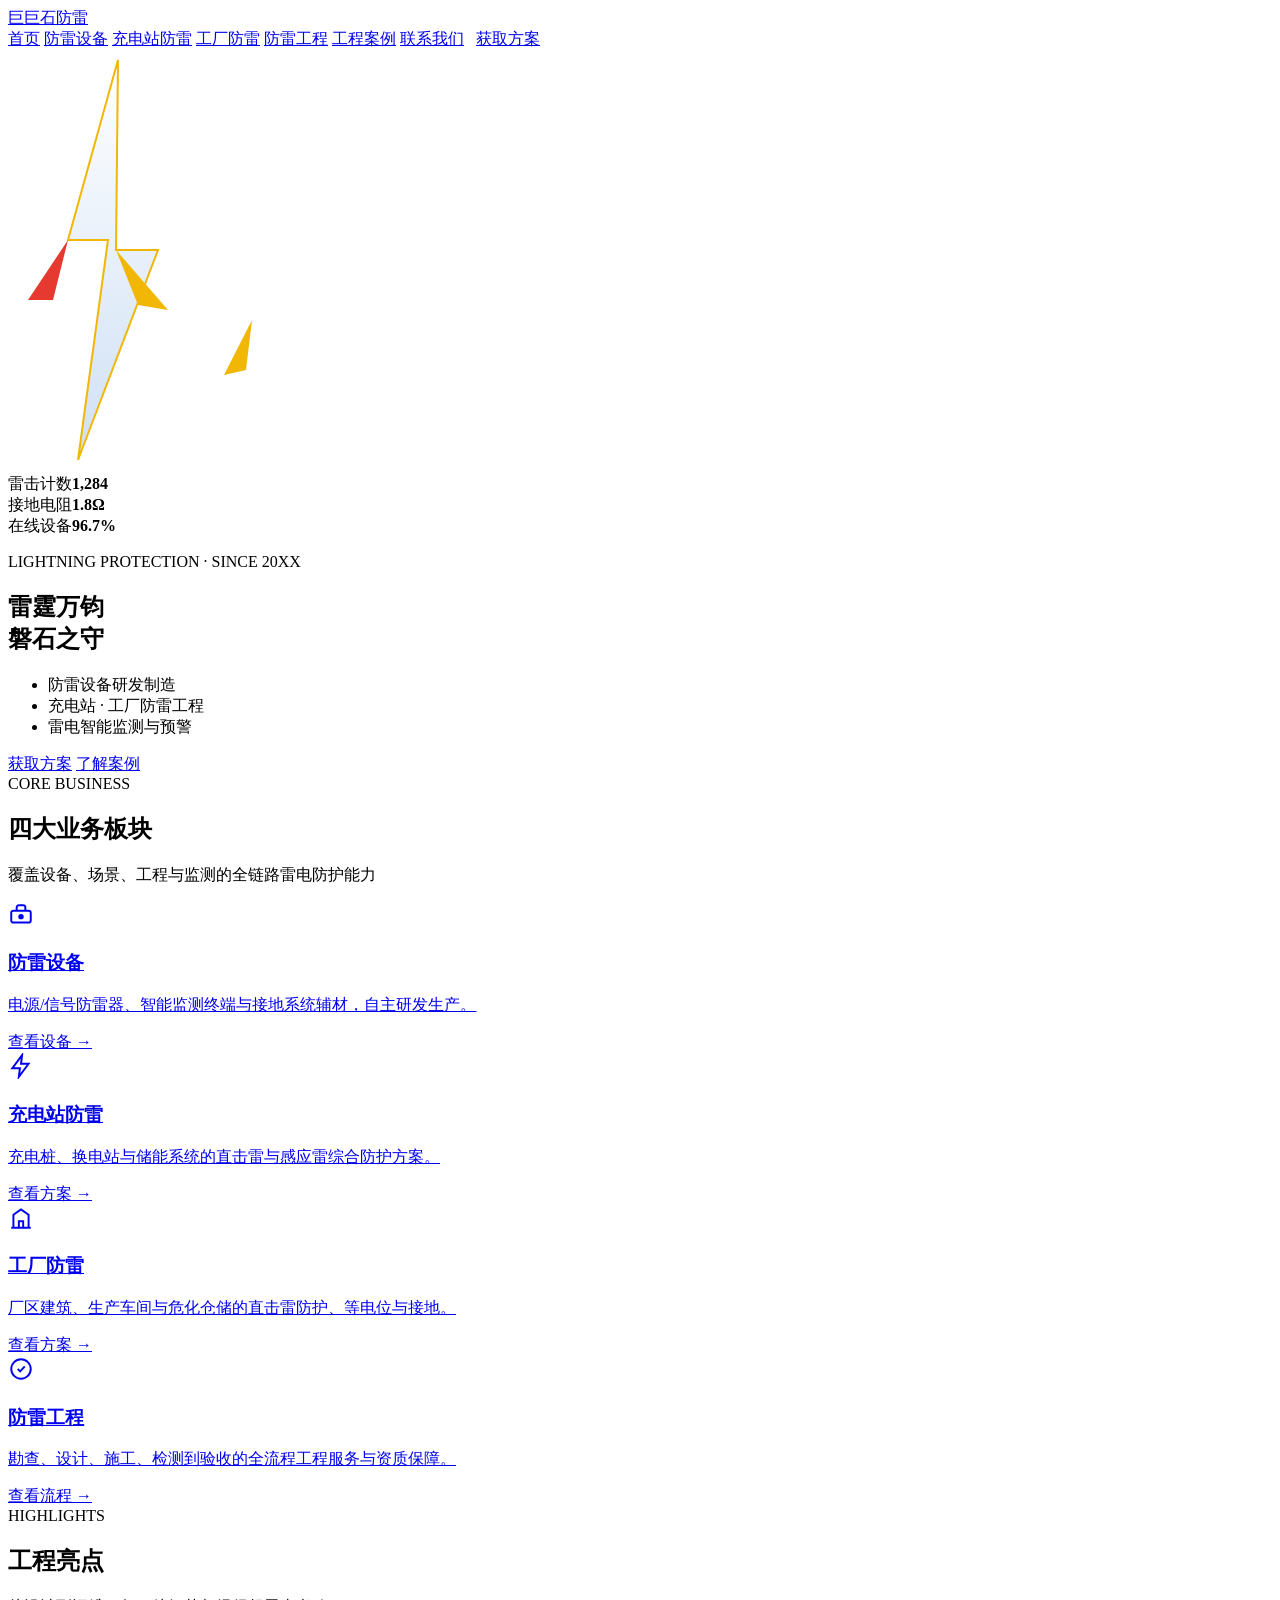
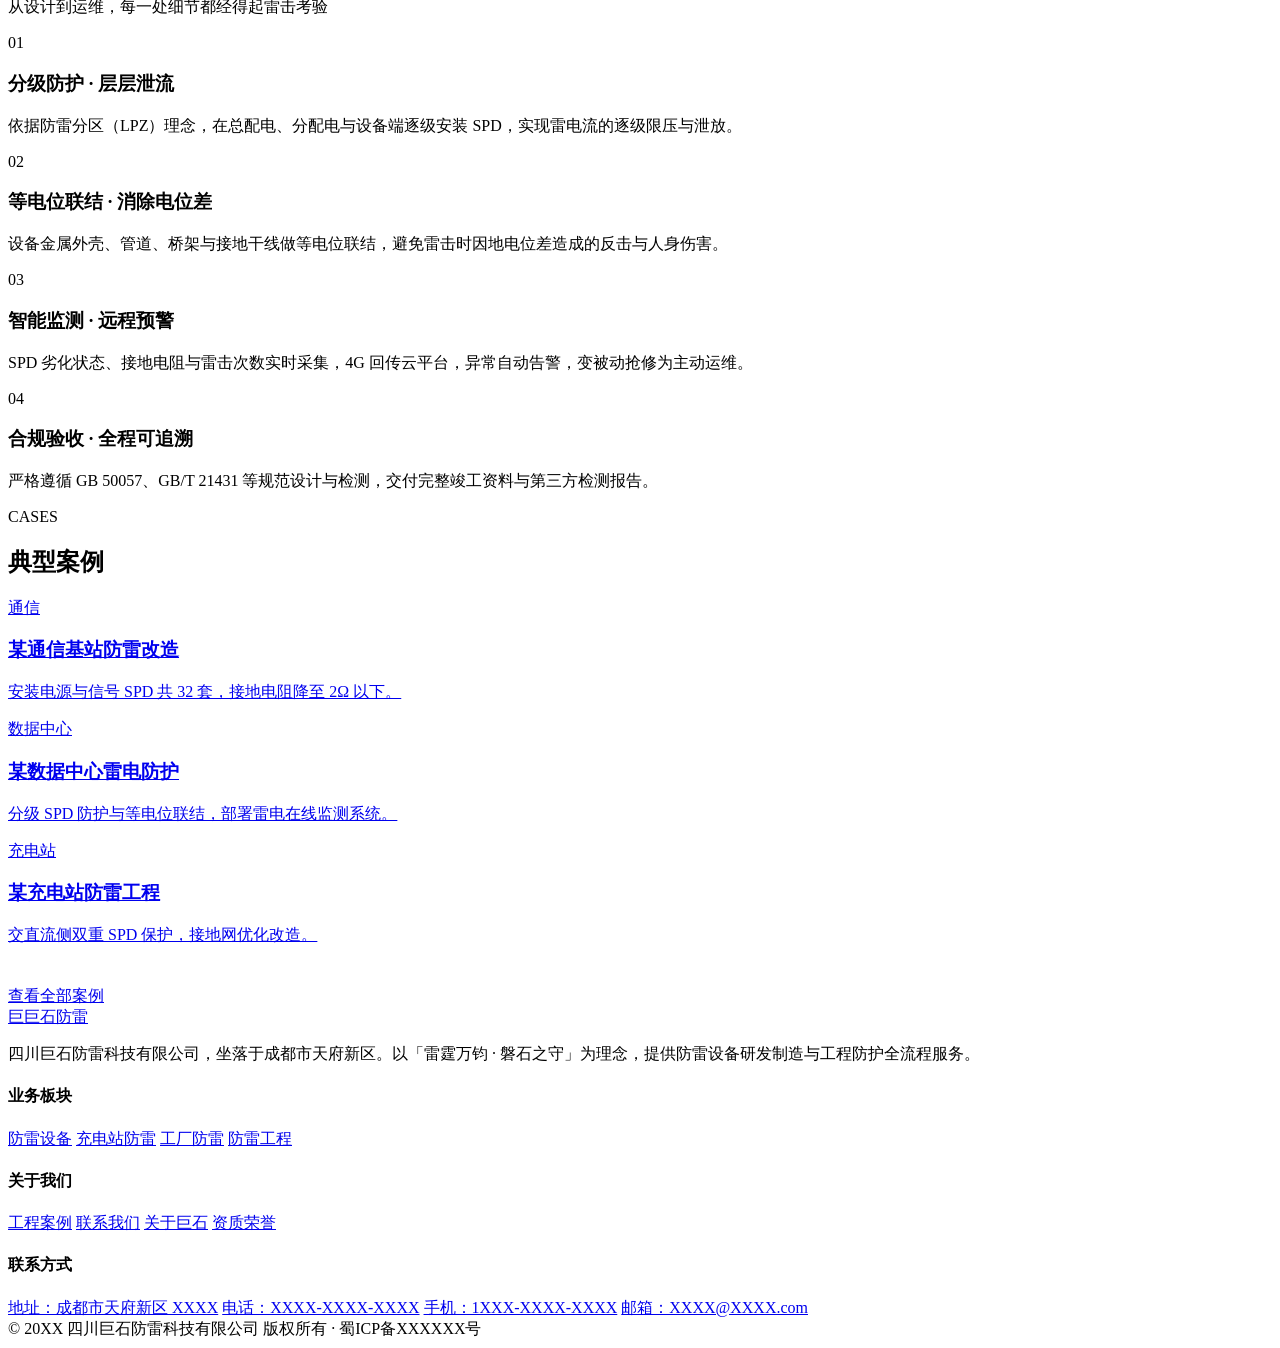
==== index.html @ 87d1b914 "Add files via upload" ====
<!DOCTYPE html>
<html lang="zh-CN">
<head>
<meta charset="UTF-8">
<meta name="viewport" content="width=device-width,initial-scale=1">
<title>四川巨石防雷科技有限公司 · 雷霆万钧 磐石之守</title>
<meta name="description" content="四川巨石防雷科技有限公司 — 防雷设备研发制造、充电站防雷、工厂防雷、防雷工程设计施工与雷电智能监测。">
<link rel="stylesheet" href="assets/css/style.css">
</head>
<body>

<!-- ===== 导航栏 ===== -->
<header class="navbar">
  <div class="nav-inner">
    <a class="logo" href="index.html">
      <span class="logo-mark">巨</span>巨石防雷
    </a>
    <nav class="nav-links" id="navLinks">
      <a href="index.html" class="active">首页</a>
      <a href="pages/equipment.html">防雷设备</a>
      <a href="pages/charging.html">充电站防雷</a>
      <a href="pages/factory.html">工厂防雷</a>
      <a href="pages/engineering.html">防雷工程</a>
      <a href="pages/cases.html">工程案例</a>
      <a href="pages/contact.html">联系我们</a>
      <a href="pages/contact.html" class="btn btn-primary btn-sm" style="margin-left:8px">获取方案</a>
    </nav>
    <div class="nav-toggle" id="navToggle"><span></span><span></span><span></span></div>
  </div>
</header>

<!-- ===== 首屏 Banner ===== -->
<section class="hero">
  <div class="hero-bg">
    <svg class="bolt bolt-a" viewBox="0 0 200 420" width="200" height="420">
      <path d="M110 10 L60 190 L100 190 L70 410 L150 200 L108 200 Z" fill="url(#g-white)"/>
      <path d="M110 10 L60 190 L100 190 L70 410 L150 200 L108 200 Z" fill="none" stroke="#f2b705" stroke-width="2"/>
      <path d="M60 190 L20 250 L45 250 Z" fill="#e6392f"/>
      <path d="M108 200 L160 260 L130 255 Z" fill="#f2b705"/>
      <defs><linearGradient id="g-white" x1="0" y1="0" x2="0" y2="1">
        <stop offset="0" stop-color="#ffffff"/><stop offset="1" stop-color="#cfe0f5"/>
      </linearGradient></defs>
    </svg>
    <svg class="bolt bolt-b" viewBox="0 0 140 300" width="140" height="300">
      <path d="M80 0 L40 150 L72 150 L48 300 L96 150 L66 150 Z" fill="#ffffff" opacity=".85"/>
      <path d="M40 150 L12 205 L34 200 Z" fill="#f2b705"/>
    </svg>
    <!-- 巨石 -->
    <div class="monolith">
      <div class="monolith-face f1"></div>
      <div class="monolith-face f2"></div>
      <div class="monolith-face f3"></div>
      <div class="rod"></div>
      <div class="hud hud-1"><span>雷击计数</span><b>1,284</b></div>
      <div class="hud hud-2"><span>接地电阻</span><b>1.8Ω</b></div>
      <div class="hud hud-3"><span>在线设备</span><b>96.7%</b></div>
    </div>
  </div>

  <div class="container hero-inner">
    <div class="hero-text">
      <p class="hero-en">LIGHTNING PROTECTION · SINCE 20XX</p>
      <h1 class="hero-title">雷霆万钧<br>磐石之守</h1>
      <span class="hero-rule"></span>
      <ul class="hero-list">
        <li>防雷设备研发制造</li>
        <li>充电站 · 工厂防雷工程</li>
        <li>雷电智能监测与预警</li>
      </ul>
      <div class="hero-actions">
        <a href="pages/contact.html" class="btn btn-primary">获取方案</a>
        <a href="pages/cases.html" class="btn btn-ghost">了解案例</a>
      </div>
    </div>
  </div>
</section>

<!-- ===== 业务概览 ===== -->
<section class="section">
  <div class="container">
    <div class="sec-head">
      <span class="sec-tag">CORE BUSINESS</span>
      <h2 class="sec-title">四大业务板块</h2>
      <span class="sec-rule"></span>
      <p class="sec-sub">覆盖设备、场景、工程与监测的全链路雷电防护能力</p>
    </div>

    <div class="biz-grid">
      <a href="pages/equipment.html" class="biz-card card">
        <div class="biz-ic ic-blue"><svg viewBox="0 0 24 24" width="26" height="26" fill="none" stroke="currentColor" stroke-width="1.8"><rect x="3" y="8" width="18" height="11" rx="2"/><path d="M8 8V5a2 2 0 0 1 2-2h4a2 2 0 0 1 2 2v3"/><circle cx="12" cy="13.5" r="1.6" fill="currentColor"/></svg></div>
        <h3>防雷设备</h3>
        <p>电源/信号防雷器、智能监测终端与接地系统辅材，自主研发生产。</p>
        <span class="biz-more">查看设备 →</span>
      </a>
      <a href="pages/charging.html" class="biz-card card">
        <div class="biz-ic ic-yellow"><svg viewBox="0 0 24 24" width="26" height="26" fill="none" stroke="currentColor" stroke-width="1.8"><path d="M13 2 4 14h7l-1 8 9-12h-7z"/></svg></div>
        <h3>充电站防雷</h3>
        <p>充电桩、换电站与储能系统的直击雷与感应雷综合防护方案。</p>
        <span class="biz-more">查看方案 →</span>
      </a>
      <a href="pages/factory.html" class="biz-card card">
        <div class="biz-ic ic-red"><svg viewBox="0 0 24 24" width="26" height="26" fill="none" stroke="currentColor" stroke-width="1.8"><path d="M3 21h18M5 21V9l7-5 7 5v12"/><path d="M10 21v-6h4v6"/></svg></div>
        <h3>工厂防雷</h3>
        <p>厂区建筑、生产车间与危化仓储的直击雷防护、等电位与接地。</p>
        <span class="biz-more">查看方案 →</span>
      </a>
      <a href="pages/engineering.html" class="biz-card card">
        <div class="biz-ic ic-blue"><svg viewBox="0 0 24 24" width="26" height="26" fill="none" stroke="currentColor" stroke-width="1.8"><circle cx="12" cy="12" r="9"/><path d="m9 12 2.2 2.2L15.5 9.5"/></svg></div>
        <h3>防雷工程</h3>
        <p>勘查、设计、施工、检测到验收的全流程工程服务与资质保障。</p>
        <span class="biz-more">查看流程 →</span>
      </a>
    </div>
  </div>
</section>

<!-- ===== 工程亮点 ===== -->
<section class="section section-tint">
  <div class="container">
    <div class="sec-head">
      <span class="sec-tag">HIGHLIGHTS</span>
      <h2 class="sec-title">工程亮点</h2>
      <span class="sec-rule"></span>
      <p class="sec-sub">从设计到运维，每一处细节都经得起雷击考验</p>
    </div>

    <div class="hl-grid">
      <div class="hl-card card">
        <div class="hl-num">01</div>
        <h3>分级防护 · 层层泄流</h3>
        <p>依据防雷分区（LPZ）理念，在总配电、分配电与设备端逐级安装 SPD，实现雷电流的逐级限压与泄放。</p>
      </div>
      <div class="hl-card card">
        <div class="hl-num">02</div>
        <h3>等电位联结 · 消除电位差</h3>
        <p>设备金属外壳、管道、桥架与接地干线做等电位联结，避免雷击时因地电位差造成的反击与人身伤害。</p>
      </div>
      <div class="hl-card card">
        <div class="hl-num">03</div>
        <h3>智能监测 · 远程预警</h3>
        <p>SPD 劣化状态、接地电阻与雷击次数实时采集，4G 回传云平台，异常自动告警，变被动抢修为主动运维。</p>
      </div>
      <div class="hl-card card">
        <div class="hl-num">04</div>
        <h3>合规验收 · 全程可追溯</h3>
        <p>严格遵循 GB 50057、GB/T 21431 等规范设计与检测，交付完整竣工资料与第三方检测报告。</p>
      </div>
    </div>
  </div>
</section>

<!-- ===== 案例入口 ===== -->
<section class="section">
  <div class="container">
    <div class="sec-head">
      <span class="sec-tag">CASES</span>
      <h2 class="sec-title">典型案例</h2>
      <span class="sec-rule"></span>
    </div>
    <div class="case-grid">
      <a href="pages/cases.html" class="case-card card" style="--c:#3a7bd5">
        <div class="case-tag">通信</div>
        <h3>某通信基站防雷改造</h3>
        <p>安装电源与信号 SPD 共 32 套，接地电阻降至 2Ω 以下。</p>
      </a>
      <a href="pages/cases.html" class="case-card card" style="--c:#2b8a5a">
        <div class="case-tag">数据中心</div>
        <h3>某数据中心雷电防护</h3>
        <p>分级 SPD 防护与等电位联结，部署雷电在线监测系统。</p>
      </a>
      <a href="pages/cases.html" class="case-card card" style="--c:#e6392f">
        <div class="case-tag">充电站</div>
        <h3>某充电站防雷工程</h3>
        <p>交直流侧双重 SPD 保护，接地网优化改造。</p>
      </a>
    </div>
    <div class="center" style="margin-top:40px">
      <a href="pages/cases.html" class="btn btn-ghost">查看全部案例</a>
    </div>
  </div>
</section>

<!-- ===== 页脚 ===== -->
<footer class="footer">
  <div class="foot-grid">
    <div class="foot-brand">
      <a class="logo" href="index.html"><span class="logo-mark">巨</span>巨石防雷</a>
      <p>四川巨石防雷科技有限公司，坐落于成都市天府新区。以「雷霆万钧 · 磐石之守」为理念，提供防雷设备研发制造与工程防护全流程服务。</p>
    </div>
    <div class="foot-col">
      <h4>业务板块</h4>
      <a href="pages/equipment.html">防雷设备</a>
      <a href="pages/charging.html">充电站防雷</a>
      <a href="pages/factory.html">工厂防雷</a>
      <a href="pages/engineering.html">防雷工程</a>
    </div>
    <div class="foot-col">
      <h4>关于我们</h4>
      <a href="pages/cases.html">工程案例</a>
      <a href="pages/contact.html">联系我们</a>
      <a href="#">关于巨石</a>
      <a href="#">资质荣誉</a>
    </div>
    <div class="foot-col">
      <h4>联系方式</h4>
      <a href="#">地址：成都市天府新区 XXXX</a>
      <a href="#">电话：XXXX-XXXX-XXXX</a>
      <a href="#">手机：1XXX-XXXX-XXXX</a>
      <a href="#">邮箱：XXXX@XXXX.com</a>
    </div>
  </div>
  <div class="foot-bottom">© 20XX 四川巨石防雷科技有限公司 版权所有 · 蜀ICP备XXXXXX号</div>
</footer>

<script src="assets/js/main.js"></script>
</body>
</html>
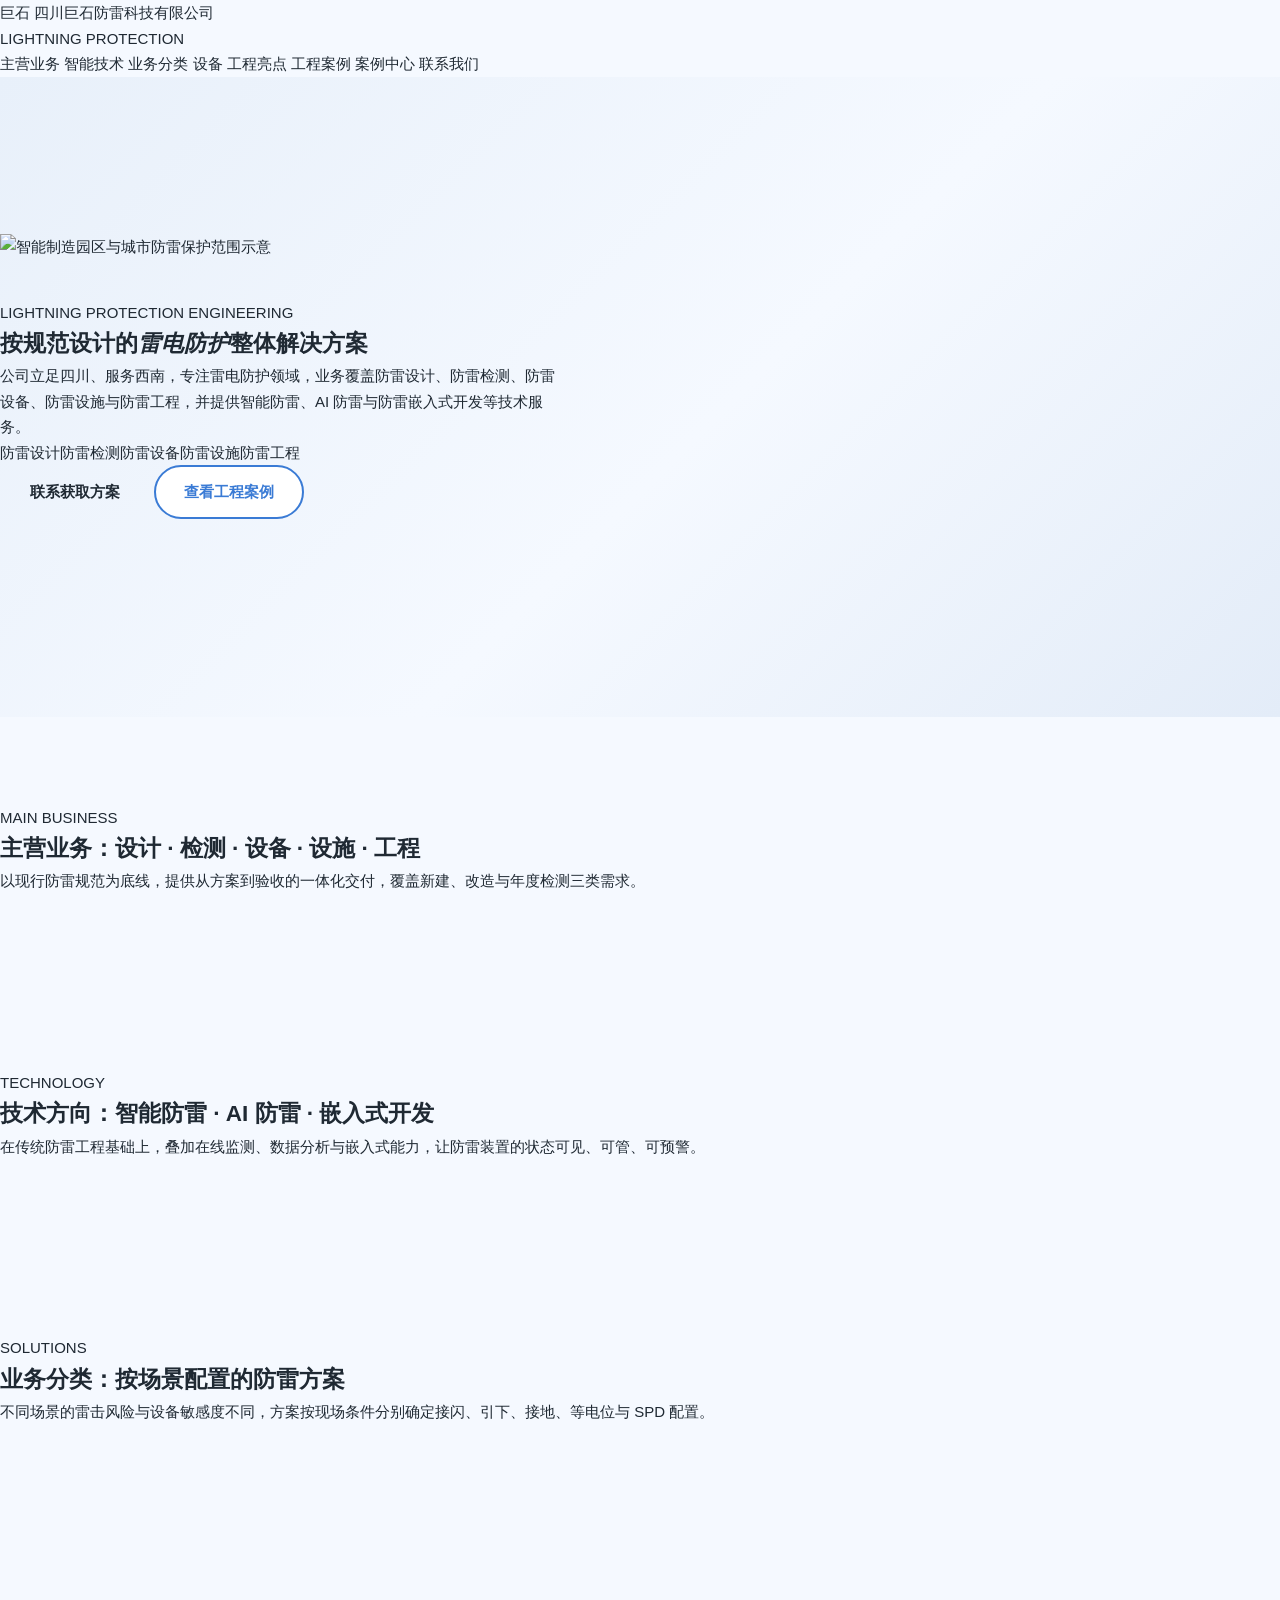
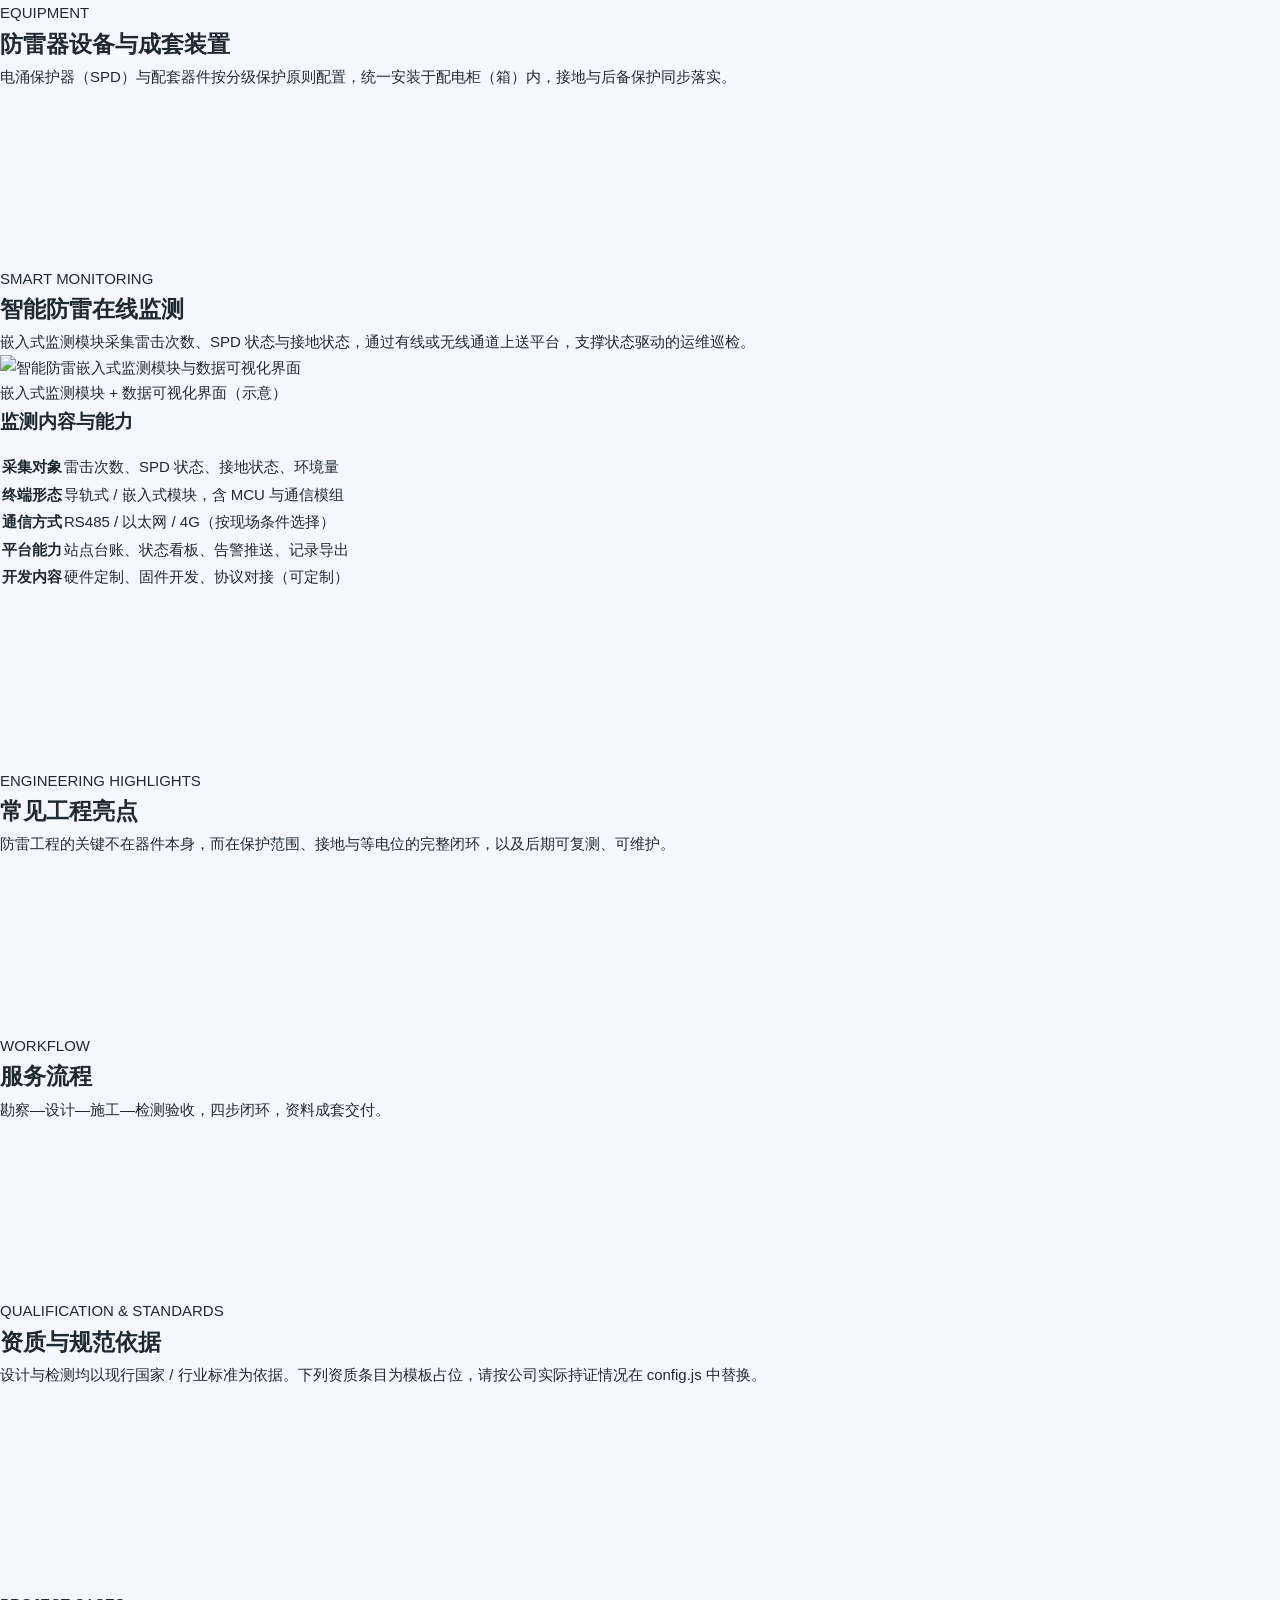
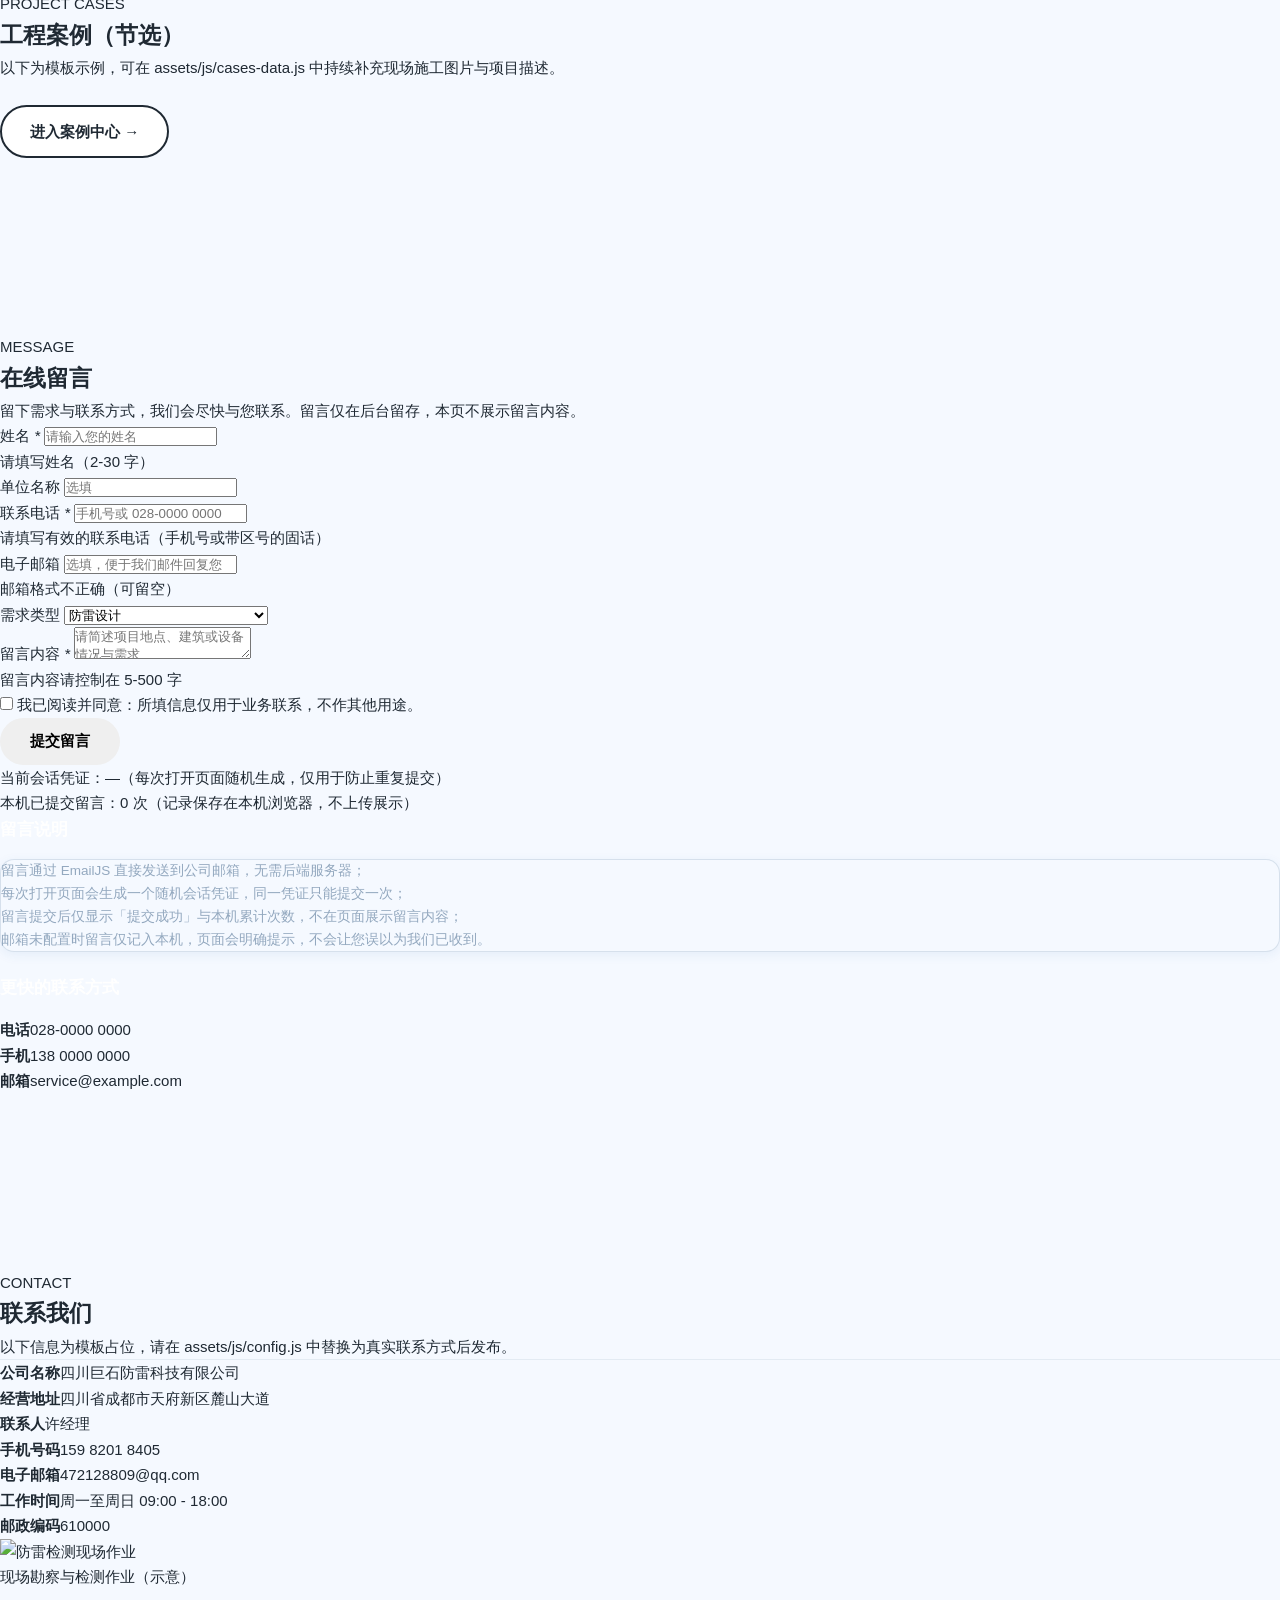
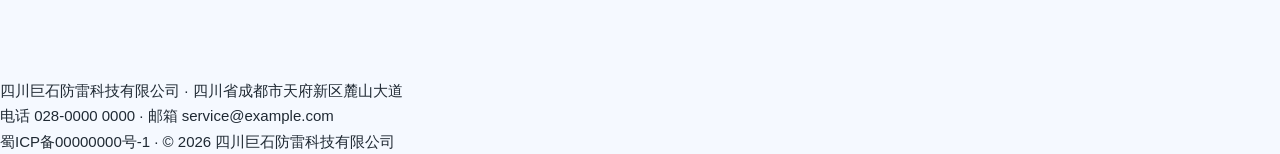
==== commit 398f133c: "Add files via upload" ====
--- a/index.html
+++ b/index.html
@@ -2,216 +2,319 @@
 <html lang="zh-CN">
 <head>
 <meta charset="UTF-8">
-<meta name="viewport" content="width=device-width,initial-scale=1">
-<title>四川巨石防雷科技有限公司 · 雷霆万钧 磐石之守</title>
-<meta name="description" content="四川巨石防雷科技有限公司 — 防雷设备研发制造、充电站防雷、工厂防雷、防雷工程设计施工与雷电智能监测。">
+<meta name="viewport" content="width=device-width, initial-scale=1">
+<title>四川巨石防雷科技有限公司 | 防雷设计 · 防雷检测 · 防雷设备 · 防雷设施 · 防雷工程</title>
+<meta name="keywords" content="四川防雷,成都防雷,防雷设计,防雷检测,防雷设备,防雷工程,智能防雷,充电站防雷,工厂防雷,建筑物防雷">
+<meta name="description" content="四川巨石防雷科技有限公司，提供防雷设计、防雷检测、防雷设备、防雷设施与防雷工程服务，覆盖工厂、建筑、充电站、变电站、基站、库房等场景，并开展智能防雷、AI 防雷与防雷嵌入式开发。">
 <link rel="stylesheet" href="assets/css/style.css">
 </head>
 <body>
 
-<!-- ===== 导航栏 ===== -->
-<header class="navbar">
-  <div class="nav-inner">
-    <a class="logo" href="index.html">
-      <span class="logo-mark">巨</span>巨石防雷
+<!-- ============ 顶部导航 ============ -->
+<header class="site-header">
+  <div class="wrap nav">
+    <a class="brand" href="index.html">
+      <span class="brand-mark">巨石</span>
+      <span>
+        <span class="brand-name" data-field="company.name">四川巨石防雷科技有限公司</span><br>
+        <span class="brand-sub">LIGHTNING PROTECTION</span>
+      </span>
     </a>
-    <nav class="nav-links" id="navLinks">
-      <a href="index.html" class="active">首页</a>
-      <a href="pages/equipment.html">防雷设备</a>
-      <a href="pages/charging.html">充电站防雷</a>
-      <a href="pages/factory.html">工厂防雷</a>
-      <a href="pages/engineering.html">防雷工程</a>
-      <a href="pages/cases.html">工程案例</a>
-      <a href="pages/contact.html">联系我们</a>
-      <a href="pages/contact.html" class="btn btn-primary btn-sm" style="margin-left:8px">获取方案</a>
+    <button class="nav-toggle" type="button">菜单</button>
+    <nav class="menu" id="main-menu">
+      <a href="#business">主营业务</a>
+      <a href="#smart-tech">智能技术</a>
+      <a href="#solutions">业务分类</a>
+      <a href="#products">设备</a>
+      <a href="#highlights">工程亮点</a>
+      <a href="#cases">工程案例</a>
+      <a href="cases.html">案例中心</a>
+      <a href="#contact">联系我们</a>
     </nav>
-    <div class="nav-toggle" id="navToggle"><span></span><span></span><span></span></div>
   </div>
 </header>
 
-<!-- ===== 首屏 Banner ===== -->
-<section class="hero">
-  <div class="hero-bg">
-    <svg class="bolt bolt-a" viewBox="0 0 200 420" width="200" height="420">
-      <path d="M110 10 L60 190 L100 190 L70 410 L150 200 L108 200 Z" fill="url(#g-white)"/>
-      <path d="M110 10 L60 190 L100 190 L70 410 L150 200 L108 200 Z" fill="none" stroke="#f2b705" stroke-width="2"/>
-      <path d="M60 190 L20 250 L45 250 Z" fill="#e6392f"/>
-      <path d="M108 200 L160 260 L130 255 Z" fill="#f2b705"/>
-      <defs><linearGradient id="g-white" x1="0" y1="0" x2="0" y2="1">
-        <stop offset="0" stop-color="#ffffff"/><stop offset="1" stop-color="#cfe0f5"/>
-      </linearGradient></defs>
-    </svg>
-    <svg class="bolt bolt-b" viewBox="0 0 140 300" width="140" height="300">
-      <path d="M80 0 L40 150 L72 150 L48 300 L96 150 L66 150 Z" fill="#ffffff" opacity=".85"/>
-      <path d="M40 150 L12 205 L34 200 Z" fill="#f2b705"/>
-    </svg>
-    <!-- 巨石 -->
-    <div class="monolith">
-      <div class="monolith-face f1"></div>
-      <div class="monolith-face f2"></div>
-      <div class="monolith-face f3"></div>
-      <div class="rod"></div>
-      <div class="hud hud-1"><span>雷击计数</span><b>1,284</b></div>
-      <div class="hud hud-2"><span>接地电阻</span><b>1.8Ω</b></div>
-      <div class="hud hud-3"><span>在线设备</span><b>96.7%</b></div>
-    </div>
-  </div>
-
-  <div class="container hero-inner">
-    <div class="hero-text">
-      <p class="hero-en">LIGHTNING PROTECTION · SINCE 20XX</p>
-      <h1 class="hero-title">雷霆万钧<br>磐石之守</h1>
-      <span class="hero-rule"></span>
-      <ul class="hero-list">
-        <li>防雷设备研发制造</li>
-        <li>充电站 · 工厂防雷工程</li>
-        <li>雷电智能监测与预警</li>
-      </ul>
-      <div class="hero-actions">
-        <a href="pages/contact.html" class="btn btn-primary">获取方案</a>
-        <a href="pages/cases.html" class="btn btn-ghost">了解案例</a>
+<!-- ============ Hero ============ -->
+<section class="hero" id="top">
+  <div class="hero-media">
+    <img src="assets/img/hero-main.png" alt="智能制造园区与城市防雷保护范围示意">
+    <div class="hero-mask"></div>
+    <div class="hero-inner">
+      <div class="wrap">
+        <div class="hero-text">
+          <span class="hero-tag">LIGHTNING PROTECTION ENGINEERING</span>
+          <h1>按规范设计的<em>雷电防护</em>整体解决方案</h1>
+          <p class="hero-desc" data-field="company.intro">公司立足四川、服务西南，专注雷电防护领域，业务覆盖防雷设计、防雷检测、防雷设备、防雷设施与防雷工程，并提供智能防雷、AI 防雷与防雷嵌入式开发等技术服务。</p>
+          <div class="hero-keys">
+            <span>防雷设计</span><span>防雷检测</span><span>防雷设备</span><span>防雷设施</span><span>防雷工程</span>
+          </div>
+          <div class="btn-row">
+            <a class="btn" href="#contact">联系获取方案</a>
+            <a class="btn btn-ghost" href="cases.html">查看工程案例</a>
+          </div>
+        </div>
       </div>
     </div>
   </div>
 </section>
 
-<!-- ===== 业务概览 ===== -->
-<section class="section">
-  <div class="container">
-    <div class="sec-head">
-      <span class="sec-tag">CORE BUSINESS</span>
-      <h2 class="sec-title">四大业务板块</h2>
-      <span class="sec-rule"></span>
-      <p class="sec-sub">覆盖设备、场景、工程与监测的全链路雷电防护能力</p>
-    </div>
-
-    <div class="biz-grid">
-      <a href="pages/equipment.html" class="biz-card card">
-        <div class="biz-ic ic-blue"><svg viewBox="0 0 24 24" width="26" height="26" fill="none" stroke="currentColor" stroke-width="1.8"><rect x="3" y="8" width="18" height="11" rx="2"/><path d="M8 8V5a2 2 0 0 1 2-2h4a2 2 0 0 1 2 2v3"/><circle cx="12" cy="13.5" r="1.6" fill="currentColor"/></svg></div>
-        <h3>防雷设备</h3>
-        <p>电源/信号防雷器、智能监测终端与接地系统辅材，自主研发生产。</p>
-        <span class="biz-more">查看设备 →</span>
-      </a>
-      <a href="pages/charging.html" class="biz-card card">
-        <div class="biz-ic ic-yellow"><svg viewBox="0 0 24 24" width="26" height="26" fill="none" stroke="currentColor" stroke-width="1.8"><path d="M13 2 4 14h7l-1 8 9-12h-7z"/></svg></div>
-        <h3>充电站防雷</h3>
-        <p>充电桩、换电站与储能系统的直击雷与感应雷综合防护方案。</p>
-        <span class="biz-more">查看方案 →</span>
-      </a>
-      <a href="pages/factory.html" class="biz-card card">
-        <div class="biz-ic ic-red"><svg viewBox="0 0 24 24" width="26" height="26" fill="none" stroke="currentColor" stroke-width="1.8"><path d="M3 21h18M5 21V9l7-5 7 5v12"/><path d="M10 21v-6h4v6"/></svg></div>
-        <h3>工厂防雷</h3>
-        <p>厂区建筑、生产车间与危化仓储的直击雷防护、等电位与接地。</p>
-        <span class="biz-more">查看方案 →</span>
-      </a>
-      <a href="pages/engineering.html" class="biz-card card">
-        <div class="biz-ic ic-blue"><svg viewBox="0 0 24 24" width="26" height="26" fill="none" stroke="currentColor" stroke-width="1.8"><circle cx="12" cy="12" r="9"/><path d="m9 12 2.2 2.2L15.5 9.5"/></svg></div>
-        <h3>防雷工程</h3>
-        <p>勘查、设计、施工、检测到验收的全流程工程服务与资质保障。</p>
-        <span class="biz-more">查看流程 →</span>
-      </a>
-    </div>
-  </div>
-</section>
-
-<!-- ===== 工程亮点 ===== -->
-<section class="section section-tint">
-  <div class="container">
-    <div class="sec-head">
-      <span class="sec-tag">HIGHLIGHTS</span>
-      <h2 class="sec-title">工程亮点</h2>
-      <span class="sec-rule"></span>
-      <p class="sec-sub">从设计到运维，每一处细节都经得起雷击考验</p>
-    </div>
-
-    <div class="hl-grid">
-      <div class="hl-card card">
-        <div class="hl-num">01</div>
-        <h3>分级防护 · 层层泄流</h3>
-        <p>依据防雷分区（LPZ）理念，在总配电、分配电与设备端逐级安装 SPD，实现雷电流的逐级限压与泄放。</p>
+<!-- ============ 数据条 ============ -->
+<section class="stats">
+  <div class="wrap">
+    <div class="stats-grid" id="stats-grid"></div>
+  </div>
+</section>
+
+<!-- ============ 主营业务 ============ -->
+<section class="section" id="business">
+  <div class="wrap">
+    <div class="head">
+      <div class="kicker">MAIN BUSINESS</div>
+      <h2>主营业务：设计 · 检测 · 设备 · 设施 · 工程</h2>
+      <p>以现行防雷规范为底线，提供从方案到验收的一体化交付，覆盖新建、改造与年度检测三类需求。</p>
+    </div>
+    <div class="grid g3" id="main-biz-list"></div>
+  </div>
+</section>
+
+<!-- ============ 次营业务 ============ -->
+<section class="section section-dark" id="smart-tech">
+  <div class="wrap">
+    <div class="head">
+      <div class="kicker">TECHNOLOGY</div>
+      <h2>技术方向：智能防雷 · AI 防雷 · 嵌入式开发</h2>
+      <p>在传统防雷工程基础上，叠加在线监测、数据分析与嵌入式能力，让防雷装置的状态可见、可管、可预警。</p>
+    </div>
+    <div class="grid g3" id="sub-biz-list"></div>
+  </div>
+</section>
+
+<!-- ============ 业务分类 ============ -->
+<section class="section section-alt" id="solutions">
+  <div class="wrap">
+    <div class="head">
+      <div class="kicker">SOLUTIONS</div>
+      <h2>业务分类：按场景配置的防雷方案</h2>
+      <p>不同场景的雷击风险与设备敏感度不同，方案按现场条件分别确定接闪、引下、接地、等电位与 SPD 配置。</p>
+    </div>
+    <div class="grid g4" id="solutions-list"></div>
+  </div>
+</section>
+
+<!-- ============ 防雷器设备 ============ -->
+<section class="section" id="products">
+  <div class="wrap">
+    <div class="head">
+      <div class="kicker">EQUIPMENT</div>
+      <h2>防雷器设备与成套装置</h2>
+      <p>电涌保护器（SPD）与配套器件按分级保护原则配置，统一安装于配电柜（箱）内，接地与后备保护同步落实。</p>
+    </div>
+    <div id="products-list"></div>
+  </div>
+</section>
+
+<!-- ============ 智能科技 ============ -->
+<section class="section section-alt" id="smart">
+  <div class="wrap">
+    <div class="head">
+      <div class="kicker">SMART MONITORING</div>
+      <h2>智能防雷在线监测</h2>
+      <p>嵌入式监测模块采集雷击次数、SPD 状态与接地状态，通过有线或无线通道上送平台，支撑状态驱动的运维巡检。</p>
+    </div>
+    <div class="prod">
+      <figure class="prod-img">
+        <img src="assets/img/smart-monitor.png" alt="智能防雷嵌入式监测模块与数据可视化界面" loading="lazy">
+        <figcaption>嵌入式监测模块 + 数据可视化界面（示意）</figcaption>
+      </figure>
+      <div>
+        <h3 style="font-size:19px;color:var(--ink);margin-bottom:14px;">监测内容与能力</h3>
+        <table class="spec"><tbody>
+          <tr><th>采集对象</th><td>雷击次数、SPD 状态、接地状态、环境量</td></tr>
+          <tr><th>终端形态</th><td>导轨式 / 嵌入式模块，含 MCU 与通信模组</td></tr>
+          <tr><th>通信方式</th><td>RS485 / 以太网 / 4G（按现场条件选择）</td></tr>
+          <tr><th>平台能力</th><td>站点台账、状态看板、告警推送、记录导出</td></tr>
+          <tr><th>开发内容</th><td>硬件定制、固件开发、协议对接（可定制）</td></tr>
+        </tbody></table>
       </div>
-      <div class="hl-card card">
-        <div class="hl-num">02</div>
-        <h3>等电位联结 · 消除电位差</h3>
-        <p>设备金属外壳、管道、桥架与接地干线做等电位联结，避免雷击时因地电位差造成的反击与人身伤害。</p>
+    </div>
+  </div>
+</section>
+
+<!-- ============ 工程亮点 ============ -->
+<section class="section" id="highlights">
+  <div class="wrap">
+    <div class="head">
+      <div class="kicker">ENGINEERING HIGHLIGHTS</div>
+      <h2>常见工程亮点</h2>
+      <p>防雷工程的关键不在器件本身，而在保护范围、接地与等电位的完整闭环，以及后期可复测、可维护。</p>
+    </div>
+    <div id="highlights-list"></div>
+  </div>
+</section>
+
+<!-- ============ 服务流程 ============ -->
+<section class="section section-dark" id="process">
+  <div class="wrap">
+    <div class="head">
+      <div class="kicker">WORKFLOW</div>
+      <h2>服务流程</h2>
+      <p>勘察—设计—施工—检测验收，四步闭环，资料成套交付。</p>
+    </div>
+    <div id="process-list"></div>
+  </div>
+</section>
+
+<!-- ============ 资质与规范 ============ -->
+<section class="section section-alt" id="qualifications">
+  <div class="wrap">
+    <div class="head">
+      <div class="kicker">QUALIFICATION &amp; STANDARDS</div>
+      <h2>资质与规范依据</h2>
+      <p>设计与检测均以现行国家 / 行业标准为依据。下列资质条目为模板占位，请按公司实际持证情况在 config.js 中替换。</p>
+    </div>
+    <div id="qual-list"></div>
+    <div id="std-list" style="margin-top:28px;"></div>
+  </div>
+</section>
+
+<!-- ============ 案例预览 ============ -->
+<section class="section" id="cases">
+  <div class="wrap">
+    <div class="head">
+      <div class="kicker">PROJECT CASES</div>
+      <h2>工程案例（节选）</h2>
+      <p>以下为模板示例，可在 assets/js/cases-data.js 中持续补充现场施工图片与项目描述。</p>
+    </div>
+    <div id="case-preview"></div>
+    <div style="margin-top:24px;">
+      <a class="btn btn-ghost" style="border-color:var(--blue);color:var(--blue);" href="cases.html">进入案例中心 →</a>
+    </div>
+  </div>
+</section>
+
+<!-- ============ 留言 ============ -->
+<section class="section section-dark" id="message">
+  <div class="wrap">
+    <div class="head">
+      <div class="kicker">MESSAGE</div>
+      <h2>在线留言</h2>
+      <p>留下需求与联系方式，我们会尽快与您联系。留言仅在后台留存，本页不展示留言内容。</p>
+    </div>
+    <div class="form-wrap">
+      <form class="form" id="msg-form" novalidate>
+        <div class="frow" id="row-name">
+          <label for="f-name">姓名 <i>*</i></label>
+          <input id="f-name" name="name" type="text" maxlength="30" placeholder="请输入您的姓名">
+          <div class="err">请填写姓名（2-30 字）</div>
+        </div>
+        <div class="frow">
+          <label for="f-org">单位名称</label>
+          <input id="f-org" name="org" type="text" maxlength="60" placeholder="选填">
+        </div>
+        <div class="frow" id="row-phone">
+          <label for="f-phone">联系电话 <i>*</i></label>
+          <input id="f-phone" name="phone" type="text" maxlength="20" placeholder="手机号或 028-0000 0000">
+          <div class="err">请填写有效的联系电话（手机号或带区号的固话）</div>
+        </div>
+        <div class="frow" id="row-email">
+          <label for="f-email">电子邮箱</label>
+          <input id="f-email" name="email" type="text" maxlength="60" placeholder="选填，便于我们邮件回复您">
+          <div class="err">邮箱格式不正确（可留空）</div>
+        </div>
+        <div class="frow">
+          <label for="f-need">需求类型</label>
+          <select id="f-need" name="need">
+            <option value="防雷设计">防雷设计</option>
+            <option value="防雷检测">防雷检测</option>
+            <option value="防雷设备">防雷设备</option>
+            <option value="防雷设施">防雷设施</option>
+            <option value="防雷工程">防雷工程</option>
+            <option value="智能防雷">智能防雷 / AI 防雷 / 嵌入式开发</option>
+            <option value="其他">其他</option>
+          </select>
+        </div>
+        <div class="frow" id="row-content">
+          <label for="f-content">留言内容 <i>*</i></label>
+          <textarea id="f-content" name="content" maxlength="500" placeholder="请简述项目地点、建筑或设备情况与需求"></textarea>
+          <div class="err">留言内容请控制在 5-500 字</div>
+        </div>
+        <div class="consent">
+          <input id="f-consent" name="consent" type="checkbox">
+          <label for="f-consent" style="font-weight:400;">我已阅读并同意：所填信息仅用于业务联系，不作其他用途。</label>
+        </div>
+        <button class="btn submit" type="submit">提交留言</button>
+        <p class="fnote">当前会话凭证：<span id="msg-token">—</span>（每次打开页面随机生成，仅用于防止重复提交）</p>
+        <p class="fnote" id="msg-token-hint">本机已提交留言：<span id="msg-count">0</span> 次（记录保存在本机浏览器，不上传展示）</p>
+        <div class="result" id="msg-result"></div>
+      </form>
+      <div>
+        <h3 style="font-size:17px;color:#fff;margin-bottom:14px;">留言说明 <span id="mail-status" style="font-size:12px;color:#8fa4bb;font-weight:400;"></span></h3>
+        <ul class="card" style="border-color:rgba(120,150,180,.25);background:rgba(255,255,255,.03);">
+          <li style="color:#93a8bf;font-size:13.5px;">留言通过 EmailJS 直接发送到公司邮箱，无需后端服务器；</li>
+          <li style="color:#93a8bf;font-size:13.5px;">每次打开页面会生成一个随机会话凭证，同一凭证只能提交一次；</li>
+          <li style="color:#93a8bf;font-size:13.5px;">留言提交后仅显示「提交成功」与本机累计次数，不在页面展示留言内容；</li>
+          <li style="color:#93a8bf;font-size:13.5px;">邮箱未配置时留言仅记入本机，页面会明确提示，不会让您误以为我们已收到。</li>
+        </ul>
+        <h3 style="font-size:17px;color:#fff;margin:22px 0 14px;">更快的联系方式</h3>
+        <ul class="contact-list">
+          <li><b>电话</b><span><a data-field="contact.phone" data-href-field="contact.phoneHref" href="tel:+862800000000">028-0000 0000</a></span></li>
+          <li><b>手机</b><span><a data-field="contact.mobile" data-href-field="contact.mobileHref" href="tel:+8613800000000">138 0000 0000</a></span></li>
+          <li><b>邮箱</b><span data-field="contact.email">service@example.com</span></li>
+        </ul>
       </div>
-      <div class="hl-card card">
-        <div class="hl-num">03</div>
-        <h3>智能监测 · 远程预警</h3>
-        <p>SPD 劣化状态、接地电阻与雷击次数实时采集，4G 回传云平台，异常自动告警，变被动抢修为主动运维。</p>
+    </div>
+  </div>
+</section>
+
+<!-- ============ 联系方式 ============ -->
+<section class="section" id="contact">
+  <div class="wrap">
+    <div class="head">
+      <div class="kicker">CONTACT</div>
+      <h2>联系我们</h2>
+      <p>以下信息为模板占位，请在 assets/js/config.js 中替换为真实联系方式后发布。</p>
+    </div>
+    <div class="prod">
+      <div>
+        <ul class="contact-list" style="border-top:1px solid var(--line);">
+          <li><b style="color:var(--ink);">公司名称</b><span style="color:var(--text);" data-field="company.name">四川巨石防雷科技有限公司</span></li>
+          <li><b style="color:var(--ink);">经营地址</b><span style="color:var(--text);" data-field="contact.address">四川省成都市天府新区麓山大道</span></li>
+          <li><b style="color:var(--ink);">联系人</b><span style="color:var(--text);" data-field="contact.contactPerson">许经理</span></li>
+          <li><b style="color:var(--ink);">手机号码</b><span style="color:var(--text);"><a data-field="contact.mobile" data-href-field="contact.mobileHref" href="tel:+8613800000000">159 8201 8405</a></span></li>
+          <li><b style="color:var(--ink);">电子邮箱</b><span style="color:var(--text);"><a data-field="contact.email" data-href-field="contact.emailHref" href="mailto:service@example.com">472128809@qq.com</a></span></li>
+          <li><b style="color:var(--ink);">工作时间</b><span style="color:var(--text);" data-field="contact.workTime">周一至周日 09:00 - 18:00</span></li>
+          <li><b style="color:var(--ink);">邮政编码</b><span style="color:var(--text);" data-field="contact.postcode">610000</span></li>
+        </ul>
       </div>
-      <div class="hl-card card">
-        <div class="hl-num">04</div>
-        <h3>合规验收 · 全程可追溯</h3>
-        <p>严格遵循 GB 50057、GB/T 21431 等规范设计与检测，交付完整竣工资料与第三方检测报告。</p>
-      </div>
-    </div>
-  </div>
-</section>
-
-<!-- ===== 案例入口 ===== -->
-<section class="section">
-  <div class="container">
-    <div class="sec-head">
-      <span class="sec-tag">CASES</span>
-      <h2 class="sec-title">典型案例</h2>
-      <span class="sec-rule"></span>
-    </div>
-    <div class="case-grid">
-      <a href="pages/cases.html" class="case-card card" style="--c:#3a7bd5">
-        <div class="case-tag">通信</div>
-        <h3>某通信基站防雷改造</h3>
-        <p>安装电源与信号 SPD 共 32 套，接地电阻降至 2Ω 以下。</p>
-      </a>
-      <a href="pages/cases.html" class="case-card card" style="--c:#2b8a5a">
-        <div class="case-tag">数据中心</div>
-        <h3>某数据中心雷电防护</h3>
-        <p>分级 SPD 防护与等电位联结，部署雷电在线监测系统。</p>
-      </a>
-      <a href="pages/cases.html" class="case-card card" style="--c:#e6392f">
-        <div class="case-tag">充电站</div>
-        <h3>某充电站防雷工程</h3>
-        <p>交直流侧双重 SPD 保护，接地网优化改造。</p>
-      </a>
-    </div>
-    <div class="center" style="margin-top:40px">
-      <a href="pages/cases.html" class="btn btn-ghost">查看全部案例</a>
-    </div>
-  </div>
-</section>
-
-<!-- ===== 页脚 ===== -->
-<footer class="footer">
-  <div class="foot-grid">
-    <div class="foot-brand">
-      <a class="logo" href="index.html"><span class="logo-mark">巨</span>巨石防雷</a>
-      <p>四川巨石防雷科技有限公司，坐落于成都市天府新区。以「雷霆万钧 · 磐石之守」为理念，提供防雷设备研发制造与工程防护全流程服务。</p>
-    </div>
-    <div class="foot-col">
-      <h4>业务板块</h4>
-      <a href="pages/equipment.html">防雷设备</a>
-      <a href="pages/charging.html">充电站防雷</a>
-      <a href="pages/factory.html">工厂防雷</a>
-      <a href="pages/engineering.html">防雷工程</a>
-    </div>
-    <div class="foot-col">
-      <h4>关于我们</h4>
-      <a href="pages/cases.html">工程案例</a>
-      <a href="pages/contact.html">联系我们</a>
-      <a href="#">关于巨石</a>
-      <a href="#">资质荣誉</a>
-    </div>
-    <div class="foot-col">
-      <h4>联系方式</h4>
-      <a href="#">地址：成都市天府新区 XXXX</a>
-      <a href="#">电话：XXXX-XXXX-XXXX</a>
-      <a href="#">手机：1XXX-XXXX-XXXX</a>
-      <a href="#">邮箱：XXXX@XXXX.com</a>
-    </div>
-  </div>
-  <div class="foot-bottom">© 20XX 四川巨石防雷科技有限公司 版权所有 · 蜀ICP备XXXXXX号</div>
+      <figure class="prod-img">
+        <img src="assets/img/service-testing.png" alt="防雷检测现场作业" loading="lazy">
+        <figcaption>现场勘察与检测作业（示意）</figcaption>
+      </figure>
+    </div>
+  </div>
+</section>
+
+<!-- ============ 页脚 ============ -->
+<footer class="site-footer">
+  <div class="wrap foot-wrap">
+    <div>
+      <span data-field="company.name">四川巨石防雷科技有限公司</span> ·
+      <span data-field="contact.address">四川省成都市天府新区麓山大道</span>
+    </div>
+    <div>
+      电话 <a data-field="contact.phone" data-href-field="contact.phoneHref" href="tel:+862800000000">028-0000 0000</a> ·
+      邮箱 <a data-field="contact.email" data-href-field="contact.emailHref" href="mailto:service@example.com">service@example.com</a>
+    </div>
+    <div>
+      <span data-field="legal.icp">蜀ICP备00000000号-1</span> ·
+      © <span id="year">2026</span> <span data-field="legal.copyright">四川巨石防雷科技有限公司</span>
+    </div>
+  </div>
 </footer>
 
+<script src="assets/js/config.js"></script>
+<script src="assets/js/cases-data.js"></script>
 <script src="assets/js/main.js"></script>
+<script src="assets/js/message.js"></script>
 </body>
 </html>
--- a/assets/css/style.css
+++ b/assets/css/style.css
@@ -0,0 +1,348 @@
+/* ===== 四川巨石防雷科技有限公司 官网样式 ===== */
+/* 设计系统：浅蓝主调 + 白黄红闪电视觉 */
+
+:root{
+  --blue-50:#eaf1fb;
+  --blue-100:#dbe8f7;
+  --blue-200:#bcd4ef;
+  --blue-400:#6fa3e0;
+  --blue-500:#3a7bd5;      /* 主色 */
+  --blue-600:#2b63b0;
+  --blue-900:#102a4a;      /* 深藏蓝，标题 */
+  --red:#e6392f;            /* 闪电红 */
+  --yellow:#f2b705;         /* 闪电黄 */
+  --ink:#1f2933;
+  --gray:#5b6b7b;
+  --line:#e3ebf3;
+  --bg:#f5f9ff;
+  --white:#ffffff;
+  --radius:14px;
+  --shadow:0 8px 28px rgba(43,99,176,.10);
+  --shadow-sm:0 3px 12px rgba(43,99,176,.08);
+  --max:1160px;
+}
+
+*{margin:0;padding:0;box-sizing:border-box}
+html{scroll-behavior:smooth}
+body{
+  font-family:"PingFang SC","Microsoft YaHei","WenQuanYi Micro Hei",-apple-system,sans-serif;
+  color:var(--ink);background:var(--bg);line-height:1.7;font-size:15px;
+}
+a{text-decoration:none;color:inherit}
+ul{list-style:none}
+img{display:block;max-width:100%}
+.container{max-width:var(--max);margin:0 auto;padding:0 24px}
+
+/* ===== 按钮 ===== */
+.btn{display:inline-flex;align-items:center;justify-content:center;gap:6px;
+  padding:12px 28px;border-radius:30px;font-size:15px;font-weight:600;cursor:pointer;
+  border:2px solid transparent;transition:.25s;white-space:nowrap}
+.btn-primary{background:var(--blue-500);color:#fff}
+.btn-primary:hover{background:var(--blue-600);transform:translateY(-2px);box-shadow:var(--shadow)}
+.btn-ghost{background:#fff;color:var(--blue-500);border-color:var(--blue-500)}
+.btn-ghost:hover{background:var(--blue-50);transform:translateY(-2px)}
+.btn-sm{padding:8px 20px;font-size:13.5px}
+
+/* ===== 导航栏 ===== */
+.navbar{position:sticky;top:0;z-index:100;background:rgba(255,255,255,.92);
+  backdrop-filter:blur(12px);border-bottom:1px solid var(--line)}
+.nav-inner{max-width:var(--max);margin:0 auto;padding:0 24px;height:68px;
+  display:flex;align-items:center;gap:40px}
+.logo{display:flex;align-items:center;gap:10px;font-weight:800;font-size:19px;color:var(--blue-900);letter-spacing:.5px}
+.logo-mark{width:34px;height:34px;border-radius:9px;background:linear-gradient(135deg,var(--blue-500),var(--blue-900));
+  display:grid;place-items:center;color:#fff;font-size:16px;position:relative;overflow:hidden}
+.logo-mark::after{content:"";position:absolute;inset:0;
+  background:linear-gradient(180deg,transparent 45%,rgba(255,255,255,.5) 48%,rgba(255,255,255,.9) 50%,transparent 53%);
+  transform:translateX(-120%);transition:.6s}
+.logo-mark:hover::after{transform:translateX(120%)}
+.nav-links{display:flex;gap:6px;margin-left:auto;align-items:center}
+.nav-links a{position:relative;padding:8px 14px;border-radius:8px;font-size:14.5px;color:var(--gray);font-weight:500;transition:.2s}
+.nav-links a:hover{color:var(--blue-500);background:var(--blue-50)}
+.nav-links a.active{color:var(--blue-500);font-weight:600}
+.nav-links a.active::after{content:"";position:absolute;left:14px;right:14px;bottom:2px;height:2px;background:var(--blue-500);border-radius:2px}
+.nav-toggle{display:none;flex-direction:column;gap:5px;cursor:pointer;padding:4px}
+.nav-toggle span{width:22px;height:2px;background:var(--blue-900);border-radius:2px;transition:.3s}
+
+/* ===== 通用区块 ===== */
+.section{padding:88px 0}
+.section-tint{background:linear-gradient(180deg,#eef4fc,#f5f9ff)}
+.sec-head{text-align:center;margin-bottom:56px}
+.sec-tag{display:inline-block;font-size:12.5px;letter-spacing:2px;color:var(--blue-500);
+  background:var(--blue-50);padding:5px 16px;border-radius:30px;font-weight:600;margin-bottom:16px}
+.sec-title{font-size:34px;font-weight:800;color:var(--blue-900);letter-spacing:1px}
+.sec-rule{width:32px;height:3px;background:var(--blue-500);margin:18px auto 0;border-radius:3px}
+.sec-sub{color:var(--gray);font-size:15px;margin-top:16px}
+
+/* ===== 卡片 ===== */
+.card{background:#fff;border-radius:var(--radius);box-shadow:var(--shadow-sm);
+  border:1px solid var(--line);transition:.3s}
+.card:hover{transform:translateY(-6px);box-shadow:var(--shadow);border-color:var(--blue-200)}
+
+/* ===== 页脚 ===== */
+.footer{background:var(--blue-900);color:#c7d6ea;padding:56px 0 0}
+.foot-grid{max-width:var(--max);margin:0 auto;padding:0 24px;display:grid;
+  grid-template-columns:1.6fr 1fr 1fr 1fr;gap:40px}
+.foot-brand .logo{color:#fff;margin-bottom:16px}
+.foot-brand p{font-size:13.5px;line-height:1.9;color:#9fb3cc}
+.foot-col h4{color:#fff;font-size:15px;margin-bottom:16px;font-weight:700}
+.foot-col a{display:block;font-size:13.5px;color:#9fb3cc;padding:5px 0;transition:.2s}
+.foot-col a:hover{color:#fff;transform:translateX(4px)}
+.foot-bottom{border-top:1px solid rgba(255,255,255,.12);margin-top:44px;padding:20px 24px;
+  text-align:center;font-size:12.5px;color:#7f96b3}
+
+/* ===== 闪电装饰 SVG 通用 ===== */
+.bolt{position:absolute;pointer-events:none;opacity:.9}
+
+/* ===== 响应式 ===== */
+@media(max-width:900px){
+  .nav-links{position:fixed;inset:68px 0 0 0;background:#fff;flex-direction:column;
+    padding:28px 24px;gap:4px;transform:translateX(100%);transition:.35s;margin:0}
+  .nav-links.open{transform:translateX(0)}
+  .nav-links a{padding:14px;border-radius:10px;width:100%;font-size:16px}
+  .nav-toggle{display:flex;margin-left:auto}
+  .foot-grid{grid-template-columns:1fr 1fr;gap:32px}
+  .section{padding:64px 0}
+  .sec-title{font-size:27px}
+}
+@media(max-width:560px){
+  .foot-grid{grid-template-columns:1fr}
+  .navbar .btn{display:none}
+}
+
+/* ===== 首屏 Banner ===== */
+.hero{position:relative;min-height:640px;display:flex;align-items:center;overflow:hidden;
+  background:linear-gradient(135deg,#e8f0fa 0%,#f5f9ff 55%,#e3ecf8 100%)}
+.hero-bg{position:absolute;inset:0}
+.bolt-a{right:6%;top:-40px;transform:rotate(-6deg);filter:drop-shadow(0 0 18px rgba(255,255,255,.9))}
+.bolt-b{right:20%;top:60px;transform:rotate(4deg) scale(.85);opacity:.7}
+.monolith{position:absolute;right:15%;bottom:-60px;width:210px;height:340px;
+  transform:perspective(900px) rotateY(-20deg) rotateX(4deg);transform-style:preserve-3d}
+.monolith-face{position:absolute;inset:0;background:linear-gradient(160deg,#c9d4e2,#8d9cb3);
+  border-radius:8px;box-shadow:inset 0 0 40px rgba(0,0,0,.18)}
+.monolith-face.f1{transform:translateZ(26px)}
+.monolith-face.f2{transform:rotateY(90deg) translateZ(110px);width:52px;left:168px;opacity:.7}
+.monolith-face.f3{transform:rotateX(90deg) translateZ(110px);height:52px;top:308px;opacity:.55}
+.rod{position:absolute;top:-70px;left:50%;width:5px;height:78px;margin-left:-2px;
+  background:linear-gradient(180deg,#cfd8e6,#8f9cb0);border-radius:3px}
+.rod::before{content:"";position:absolute;top:-10px;left:50%;width:14px;height:14px;margin-left:-7px;
+  background:#e6392f;border-radius:50%;box-shadow:0 0 14px #e6392f}
+.hud{position:absolute;background:rgba(255,255,255,.72);backdrop-filter:blur(8px);
+  border:1px solid var(--blue-200);border-radius:10px;padding:8px 12px;font-size:11px;
+  box-shadow:var(--shadow-sm);animation:hud 4s ease-in-out infinite}
+.hud span{display:block;color:var(--gray);letter-spacing:1px}
+.hud b{font-size:16px;color:var(--blue-600);font-weight:800}
+.hud-1{top:22%;right:-10%}
+.hud-2{bottom:26%;left:-22%}
+.hud-3{top:46%;right:-26%}
+@keyframes hud{0%,100%{transform:translateY(0);opacity:.85}50%{transform:translateY(-8px);opacity:1}}
+
+.hero-inner{position:relative;z-index:2;width:100%}
+.hero-text{max-width:560px;padding:40px 0}
+.hero-en{font-size:12.5px;letter-spacing:3px;color:var(--blue-500);font-weight:600}
+.hero-title{font-size:60px;font-weight:900;color:var(--blue-900);line-height:1.12;margin-top:14px;letter-spacing:2px}
+.hero-rule{display:block;width:56px;height:4px;background:var(--blue-500);border-radius:4px;margin:24px 0}
+.hero-list{list-style:none;margin:8px 0 34px}
+.hero-list li{position:relative;padding:7px 0 7px 26px;color:var(--ink);font-size:16.5px;font-weight:500}
+.hero-list li::before{content:"";position:absolute;left:0;top:15px;width:10px;height:10px;
+  background:linear-gradient(135deg,var(--yellow),var(--red));border-radius:3px;transform:rotate(45deg)}
+.hero-actions{display:flex;gap:14px;flex-wrap:wrap}
+
+/* ===== 业务板块 ===== */
+.biz-grid{display:grid;grid-template-columns:repeat(4,1fr);gap:24px}
+.biz-card{padding:30px 24px;position:relative;overflow:hidden}
+.biz-card::after{content:"";position:absolute;right:-30px;top:-30px;width:90px;height:90px;
+  background:var(--blue-50);border-radius:50%;transition:.4s}
+.biz-card:hover::after{transform:scale(2.2)}
+.biz-ic{width:56px;height:56px;border-radius:14px;display:grid;place-items:center;margin-bottom:18px;position:relative;z-index:1}
+.ic-blue{background:linear-gradient(135deg,#e3f0ff,#cfe0fb);color:var(--blue-500)}
+.ic-yellow{background:linear-gradient(135deg,#fff4d6,#ffe9a8);color:#c99200}
+.ic-red{background:linear-gradient(135deg,#ffe3e0,#ffc9c4);color:var(--red)}
+.biz-card h3{font-size:18.5px;color:var(--blue-900);margin-bottom:8px;position:relative;z-index:1}
+.biz-card p{font-size:13.5px;color:var(--gray);line-height:1.75;position:relative;z-index:1}
+.biz-more{display:inline-block;margin-top:16px;font-size:13px;color:var(--blue-500);font-weight:600;position:relative;z-index:1}
+
+/* ===== 工程亮点 ===== */
+.hl-grid{display:grid;grid-template-columns:repeat(4,1fr);gap:22px}
+.hl-card{padding:30px 24px;position:relative}
+.hl-num{font-size:40px;font-weight:900;color:var(--blue-100);line-height:1;margin-bottom:14px;font-family:Georgia,serif}
+.hl-card h3{font-size:16.5px;color:var(--blue-900);margin-bottom:10px}
+.hl-card p{font-size:13.5px;color:var(--gray);line-height:1.8}
+
+/* ===== 案例入口 ===== */
+.case-grid{display:grid;grid-template-columns:repeat(3,1fr);gap:24px}
+.case-card{padding:26px;cursor:pointer}
+.case-card h3{font-size:16.5px;color:var(--blue-900);margin:12px 0 8px}
+.case-card p{font-size:13.5px;color:var(--gray)}
+.case-tag{display:inline-block;font-size:12px;color:#fff;background:var(--c);padding:3px 12px;border-radius:20px;font-weight:600}
+.case-card:hover h3{color:var(--c)}
+
+/* ===== 页面 Banner ===== */
+.page-banner{position:relative;padding:90px 0 80px;overflow:hidden;
+  background:linear-gradient(135deg,#e8f0fa,#f5f9ff 60%,#e3ecf8)}
+.page-banner .container{position:relative;z-index:2}
+.pb-en{font-size:12.5px;letter-spacing:3px;color:var(--blue-500);font-weight:600}
+.pb-title{font-size:46px;font-weight:900;color:var(--blue-900);margin-top:10px;letter-spacing:2px}
+.pb-rule{display:block;width:48px;height:4px;background:var(--blue-500);border-radius:4px;margin:20px 0}
+.pb-sub,.pb-line{font-size:17px;color:var(--gray);font-weight:500}
+.pb-list{list-style:none;margin:6px 0 30px;max-width:440px}
+.pb-list li{position:relative;padding:6px 0 6px 24px;color:var(--ink);font-size:15.5px}
+.pb-list li::before{content:"";position:absolute;left:0;top:13px;width:9px;height:9px;
+  background:linear-gradient(135deg,var(--yellow),var(--red));border-radius:3px;transform:rotate(45deg)}
+.pb-two{display:grid;grid-template-columns:1fr 1fr;gap:20px;max-width:640px;margin:0 0 30px}
+.pb-two div{background:#fff;border-radius:12px;padding:18px 20px;border:1px solid var(--line)}
+.pb-two h4{font-size:15.5px;color:var(--blue-900)}
+.pb-two p{font-size:13px;color:var(--gray);margin-top:4px}
+
+/* 充电站 banner 场景 */
+.pb-charging,.pb-factory{min-height:480px;display:flex;align-items:center}
+.pb-scene,.pb-factory-scene{position:absolute;right:0;top:0;width:46%;height:100%;opacity:.9}
+.piles{position:absolute;bottom:40px;left:14%;display:flex;gap:26px}
+.pile{width:52px;height:110px;border-radius:12px;background:linear-gradient(180deg,#fff,#dfe9f6);
+  border:2px solid #c3d3e8;position:relative;box-shadow:0 8px 20px rgba(43,99,176,.12)}
+.pile::after{content:"";position:absolute;top:14px;left:50%;width:22px;height:6px;margin-left:-11px;
+  background:var(--blue-500);border-radius:3px}
+.plant{position:absolute;bottom:30px;left:10%;display:flex;align-items:flex-end;gap:18px}
+.tank{width:90px;height:70px;border-radius:40px 40px 0 0;background:linear-gradient(180deg,#c3d3e8,#a8bdd6)}
+.tank-s{width:60px;height:50px}
+.chimney{width:18px;height:120px;background:linear-gradient(90deg,#bcd4ef,#8fa6c0);border-radius:8px}
+.bolt-c,.bolt-d{position:absolute;right:24%;top:20px;transform:rotate(-4deg);
+  filter:drop-shadow(0 0 14px rgba(255,255,255,.9))}
+.pb-inner{max-width:560px}
+
+/* ===== 产品页 ===== */
+.prod-grid{display:grid;grid-template-columns:repeat(2,1fr);gap:26px}
+.prod-card{padding:0;overflow:hidden;display:flex;flex-direction:column}
+.prod-fig{background:linear-gradient(180deg,#f5f9ff,#eaf1fb);padding:22px 22px 0;border-bottom:1px solid var(--line)}
+.prod-body{padding:22px 26px 26px}
+.prod-cat{display:inline-block;font-size:12px;color:var(--blue-500);background:var(--blue-50);
+  padding:3px 12px;border-radius:20px;font-weight:600}
+.prod-body h2{font-size:20px;color:var(--blue-900);margin:12px 0 14px}
+.prod-spec{display:grid;grid-template-columns:1fr 1fr;gap:8px 16px;margin-bottom:14px}
+.prod-spec li{display:flex;justify-content:space-between;font-size:12.5px;color:var(--gray);
+  border-bottom:1px dashed var(--line);padding-bottom:4px}
+.prod-spec li b{color:var(--blue-600);font-weight:700}
+.prod-desc{font-size:13.5px;color:var(--gray);line-height:1.8;margin-bottom:18px}
+.why-grid,.strength-grid,.method-grid{display:grid;grid-template-columns:repeat(4,1fr);gap:22px}
+.why-card,.st-card,.md-card{padding:26px 22px}
+.why-n,.md-n{font-size:34px;font-weight:900;color:var(--blue-100);line-height:1;margin-bottom:12px;font-family:Georgia,serif}
+.why-card h3,.st-card h3,.md-card h3{font-size:16.5px;color:var(--blue-900);margin-bottom:8px}
+.why-card p,.st-card p,.md-card p{font-size:13.5px;color:var(--gray);line-height:1.8}
+.st-ic{font-size:30px;margin-bottom:14px}
+
+/* ===== 充电站页 ===== */
+.pain-grid{display:grid;grid-template-columns:repeat(3,1fr);gap:24px}
+.pain-card,.sc-card{padding:28px 24px}
+.pain-ic{width:60px;height:60px;border-radius:16px;display:grid;place-items:center;margin-bottom:18px}
+.pain-card h3,.sc-card h3{font-size:17.5px;color:var(--blue-900);margin-bottom:8px}
+.pain-card p,.sc-card p{font-size:13.5px;color:var(--gray);line-height:1.8}
+.flow-card{padding:40px 32px;position:relative}
+.flow-bolt{position:absolute;top:20px;left:0;right:0}
+.flow-chain{display:flex;align-items:center;justify-content:center;gap:0;margin-top:14px}
+.flow-node{text-align:center;min-width:130px}
+.flow-node i{display:inline-flex;width:44px;height:44px;border-radius:50%;background:var(--blue-500);color:#fff;
+  align-items:center;justify-content:center;font-size:16px;font-weight:800;font-style:normal;margin-bottom:10px}
+.flow-node h4{font-size:15px;color:var(--blue-900)}
+.flow-node p{font-size:12.5px;color:var(--gray)}
+.flow-arrow{flex:1;height:2px;background:linear-gradient(90deg,var(--blue-500),var(--blue-200));position:relative;margin:0 6px}
+.flow-arrow::after{content:"▶";position:absolute;right:-2px;top:-9px;font-size:11px;color:var(--blue-500)}
+.scenario-grid{display:grid;grid-template-columns:repeat(4,1fr);gap:22px}
+.sc-card{padding:26px 22px;text-align:center}
+.sc-ic{font-size:34px;margin-bottom:14px}
+
+/* ===== 工厂页 ===== */
+.fac-grid{display:grid;grid-template-columns:repeat(3,1fr);gap:24px}
+.fac-card{padding:30px 24px}
+.fac-ic{width:64px;height:64px;border-radius:16px;display:grid;place-items:center;margin-bottom:18px}
+.fac-card h3{font-size:18px;color:var(--blue-900);margin-bottom:10px}
+.fac-card p{font-size:13.5px;color:var(--gray);line-height:1.8;margin-bottom:16px}
+.fac-list{list-style:none;border-top:1px solid var(--line);padding-top:12px}
+.fac-list li{position:relative;padding:5px 0 5px 18px;font-size:13px;color:var(--ink)}
+.fac-list li::before{content:"";position:absolute;left:0;top:11px;width:6px;height:6px;background:var(--blue-500);border-radius:50%}
+.proj-card{display:grid;grid-template-columns:1.1fr 1fr;overflow:hidden;padding:0}
+.proj-fig{background:linear-gradient(180deg,#eaf1fb,#dfe9f6)}
+.proj-body{padding:32px 34px}
+.proj-tag{display:inline-block;font-size:12px;color:#fff;background:var(--blue-500);padding:3px 12px;border-radius:20px;font-weight:600}
+.proj-body h3{font-size:21px;color:var(--blue-900);margin:12px 0 8px}
+.proj-meta{font-size:13px;color:var(--blue-500);font-weight:600;margin-bottom:12px}
+.proj-body p{font-size:14px;color:var(--gray);line-height:1.85;margin-bottom:18px}
+
+/* ===== 工程页 ===== */
+.step-chain{display:flex;align-items:center;justify-content:center;flex-wrap:wrap;gap:0}
+.step-node{text-align:center;min-width:150px}
+.step-circle{width:76px;height:76px;margin:0 auto 14px;border-radius:22px;background:linear-gradient(135deg,var(--blue-500),var(--blue-900));
+  display:grid;place-items:center;box-shadow:var(--shadow)}
+.step-circle span{font-size:26px;font-weight:900;color:#fff;font-family:Georgia,serif}
+.step-node h3{font-size:17px;color:var(--blue-900)}
+.step-node p{font-size:13px;color:var(--gray);margin-top:4px}
+.step-arrow{flex:1;min-width:40px;height:3px;background:repeating-linear-gradient(90deg,var(--blue-500) 0 8px,transparent 8px 16px);margin:0 8px 40px}
+.std-grid{display:grid;grid-template-columns:repeat(4,1fr);gap:22px}
+.std-card{padding:26px 22px;text-align:center}
+.std-card h4{font-size:18px;color:var(--blue-500);margin-bottom:6px;font-family:Georgia,serif}
+.std-card p{font-size:13px;color:var(--gray)}
+
+/* ===== 案例页 ===== */
+.case-filter{display:flex;gap:10px;justify-content:center;flex-wrap:wrap;margin-bottom:40px}
+.cf-btn{padding:8px 22px;border-radius:30px;border:1px solid var(--line);background:#fff;color:var(--gray);
+  font-size:14px;cursor:pointer;transition:.25s}
+.cf-btn.active,.cf-btn:hover{background:var(--blue-500);color:#fff;border-color:var(--blue-500)}
+.cases-grid{display:grid;grid-template-columns:repeat(2,1fr);gap:26px}
+.case-item{overflow:hidden;padding:0}
+.case-fig{position:relative;background:linear-gradient(180deg,#f5f9ff,#eaf1fb)}
+.case-cat{position:absolute;top:14px;left:14px;font-size:12px;color:#fff;background:var(--blue-500);
+  padding:3px 12px;border-radius:20px;font-weight:600}
+.case-body{padding:22px 26px 26px}
+.case-body h3{font-size:18px;color:var(--blue-900);margin-bottom:8px}
+.case-body p{font-size:13.5px;color:var(--gray);line-height:1.8;margin-bottom:14px}
+.case-foot{display:flex;gap:16px;font-size:12.5px;color:var(--blue-600);font-weight:600;
+  border-top:1px solid var(--line);padding-top:12px}
+.case-item.hide{display:none}
+
+/* ===== 联系页 ===== */
+.contact-grid{display:grid;grid-template-columns:1fr 1.05fr;gap:28px;align-items:start}
+.map-card,.info-card,.form-card{padding:0;overflow:hidden}
+.info-card{padding:26px 26px 8px;margin-top:24px}
+.ci-row{display:flex;gap:16px;padding:14px 0;border-bottom:1px solid var(--line)}
+.ci-row:last-of-type{border-bottom:none}
+.ci-ic{font-size:24px;line-height:1.2}
+.ci-row b{display:block;font-size:14.5px;color:var(--blue-900)}
+.ci-row p{font-size:13.5px;color:var(--gray)}
+.hotline{background:linear-gradient(135deg,var(--blue-500),var(--blue-900));border-radius:14px;
+  padding:22px 24px;color:#fff;margin:22px 0 8px}
+.hotline span{display:block;font-size:12.5px;color:#cfe0fb;letter-spacing:1px}
+.hotline strong{display:block;font-size:26px;font-weight:900;margin:6px 0 12px;letter-spacing:1px}
+.form-card{padding:34px 32px;position:relative}
+.form-badge{position:absolute;top:24px;right:24px;font-size:12px;color:var(--blue-500);background:var(--blue-50);
+  padding:4px 14px;border-radius:20px;font-weight:600}
+.form-card h2{font-size:24px;color:var(--blue-900)}
+.form-sub{font-size:13.5px;color:var(--gray);margin:6px 0 24px}
+.rf-form .fg{margin-bottom:18px}
+.rf-form label{display:block;font-size:13.5px;color:var(--blue-900);font-weight:600;margin-bottom:7px}
+.rf-form label em{color:var(--red);font-style:normal}
+.rf-form input,.rf-form select,.rf-form textarea{width:100%;padding:11px 14px;border:1.5px solid var(--line);
+  border-radius:10px;font-size:14px;font-family:inherit;color:var(--ink);background:#fff;transition:.2s;
+  -webkit-appearance:none;appearance:none}
+.rf-form select{background-image:url("data:image/svg+xml;utf8,<svg xmlns='http://www.w3.org/2000/svg' width='12' height='12' fill='%233a7bd5'><path d='M2 4l4 4 4-4z'/></svg>");background-repeat:no-repeat;background-position:right 14px center}
+.rf-form input:focus,.rf-form select:focus,.rf-form textarea:focus{outline:none;border-color:var(--blue-500);box-shadow:0 0 0 3px rgba(58,123,213,.15)}
+.rf-form textarea{resize:vertical;min-height:100px}
+.rf-form.has-err input,.rf-form.has-err select,.rf-form.has-err textarea{border-color:var(--red)}
+.fg-err{display:none;font-size:12px;color:var(--red);margin-top:5px}
+.rf-form.has-err .fg-err{display:block}
+.form-tip{font-size:12px;color:var(--gray);text-align:center;margin:14px 0 0}
+
+@media(max-width:900px){
+  .prod-grid,.cases-grid{grid-template-columns:1fr}
+  .pain-grid,.fac-grid,.scenario-grid,.why-grid,.strength-grid,.method-grid,.std-grid{grid-template-columns:1fr 1fr}
+  .proj-card{grid-template-columns:1fr}
+  .contact-grid{grid-template-columns:1fr}
+  .step-chain{flex-direction:column;gap:18px}
+  .step-arrow{transform:rotate(90deg);margin:0 0 20px;width:40px}
+  .flow-chain{flex-direction:column;gap:18px}
+  .flow-arrow{transform:rotate(90deg);width:30px;margin:0}
+  .pb-two{grid-template-columns:1fr}
+}
+@media(max-width:560px){
+  .pain-grid,.fac-grid,.scenario-grid,.why-grid,.strength-grid,.method-grid,.std-grid{grid-template-columns:1fr}
+  .pb-title{font-size:34px}
+  .hero-title{font-size:42px}
+  .section{padding:56px 0}
+}
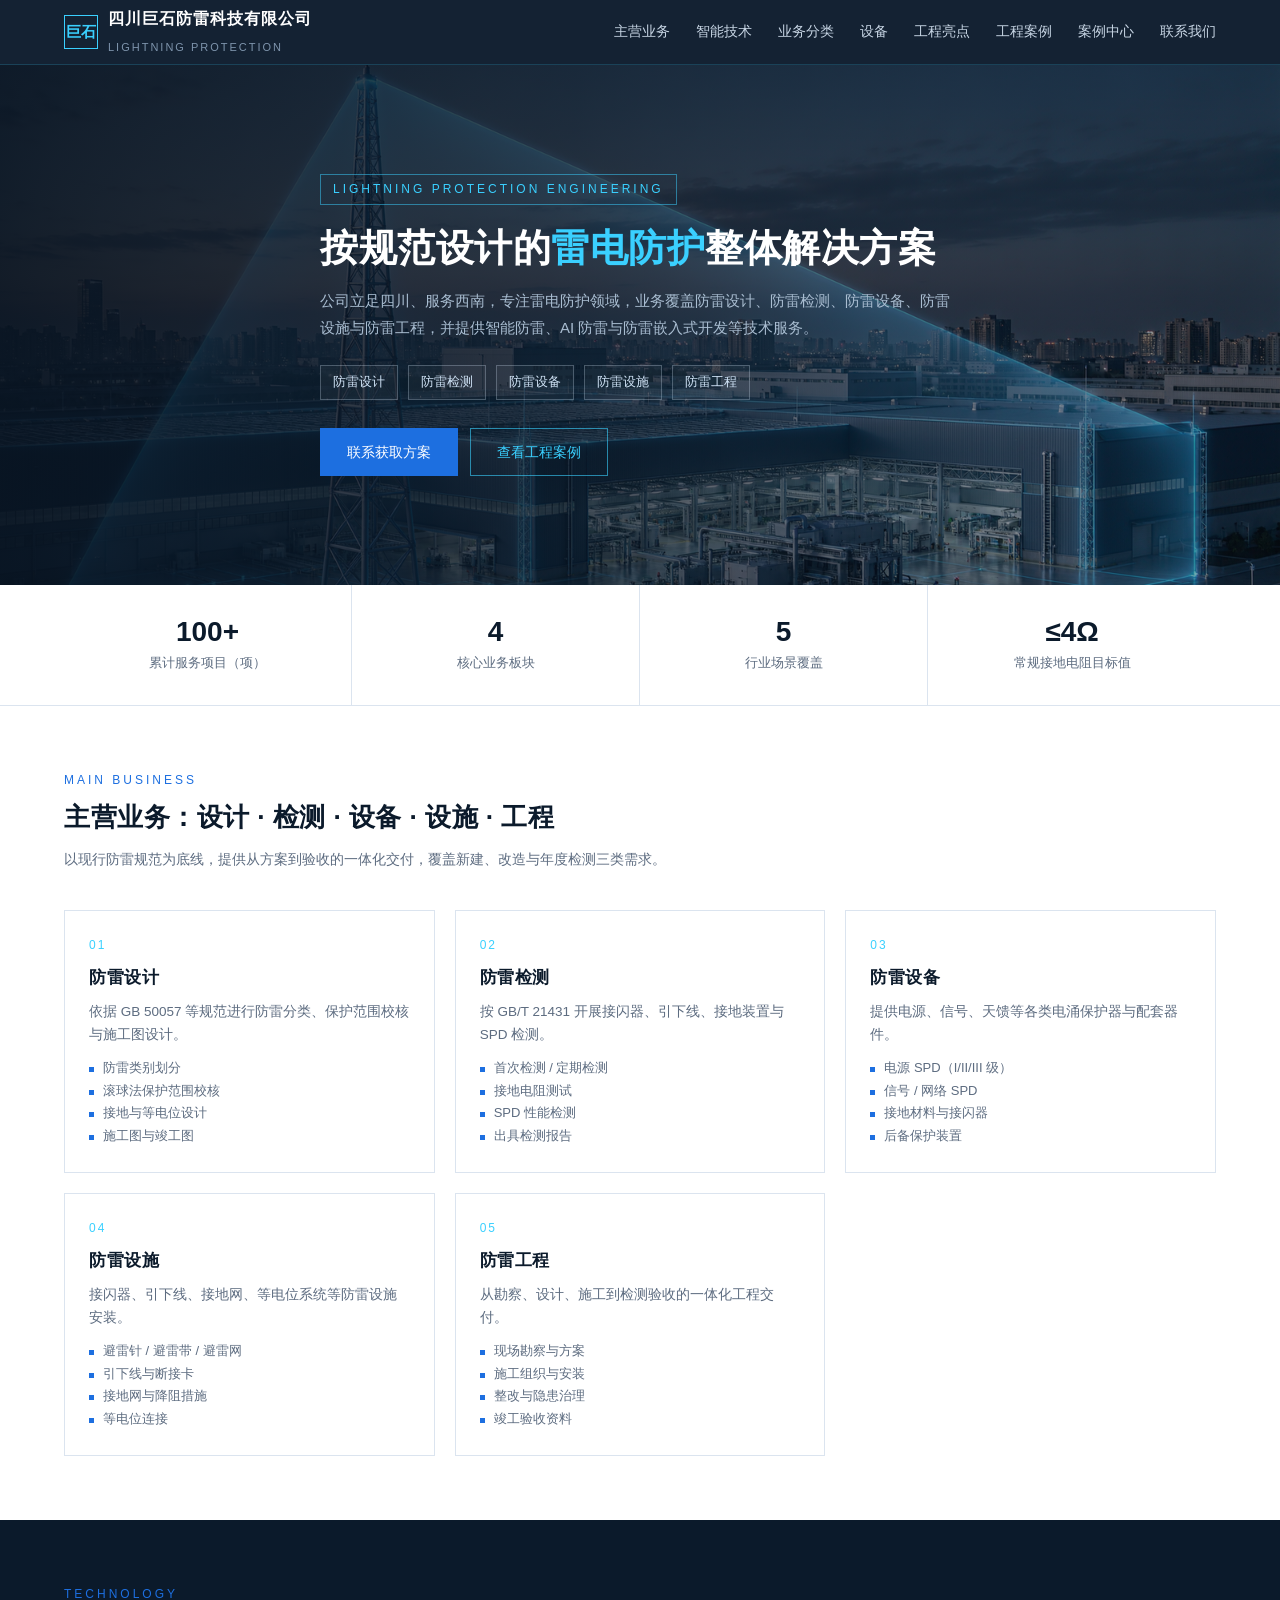
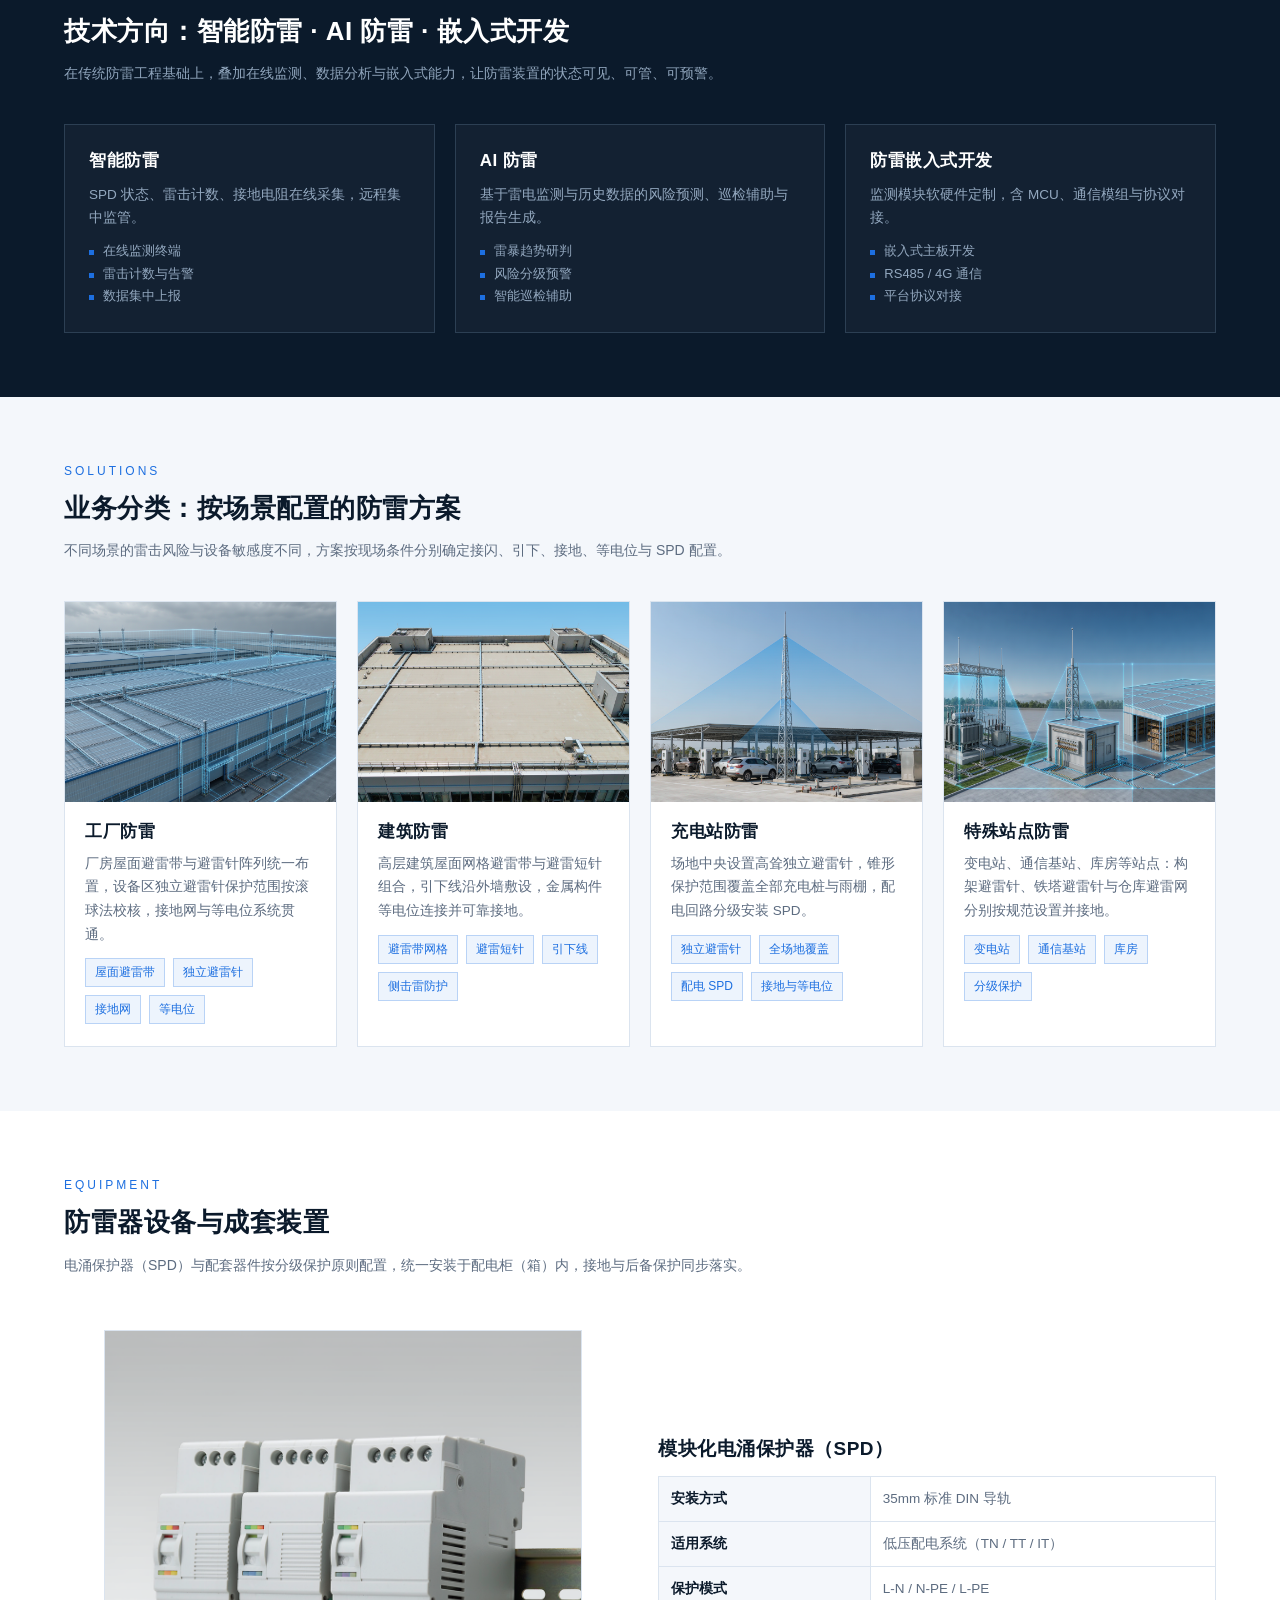
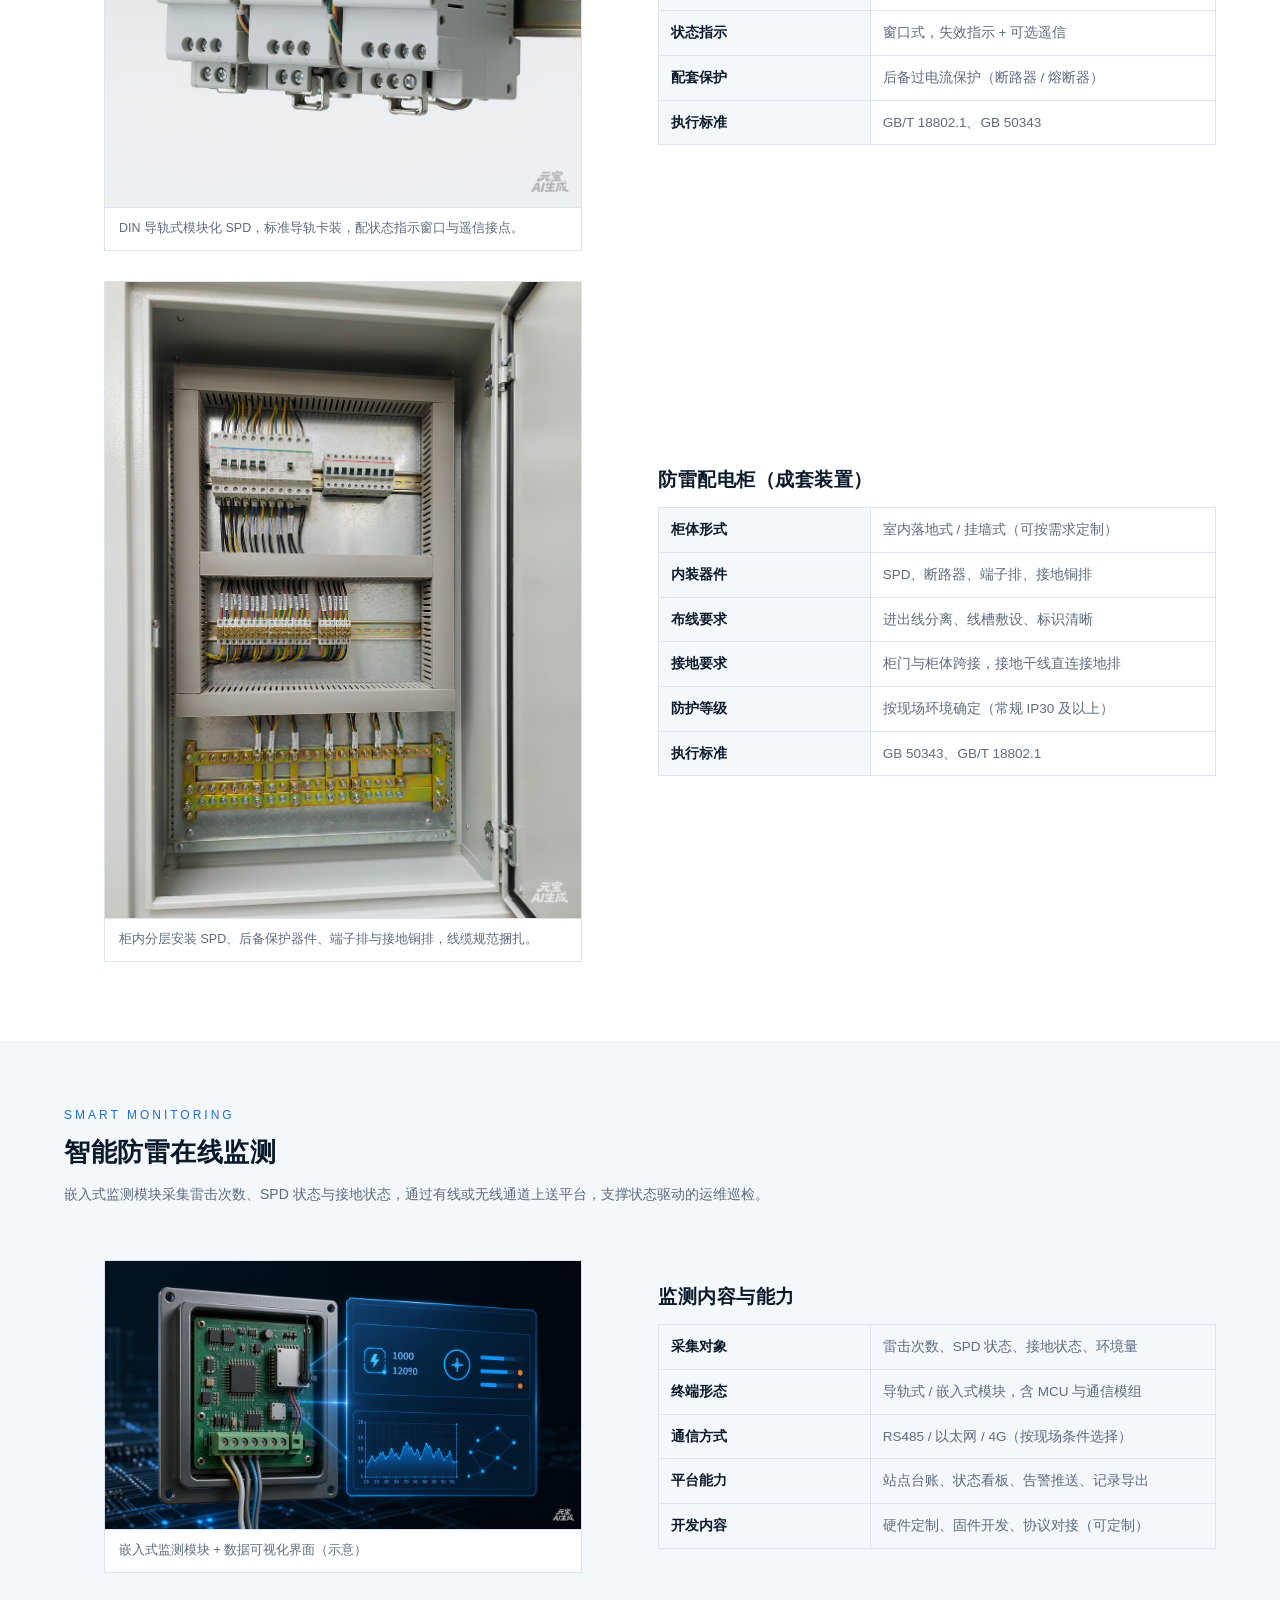
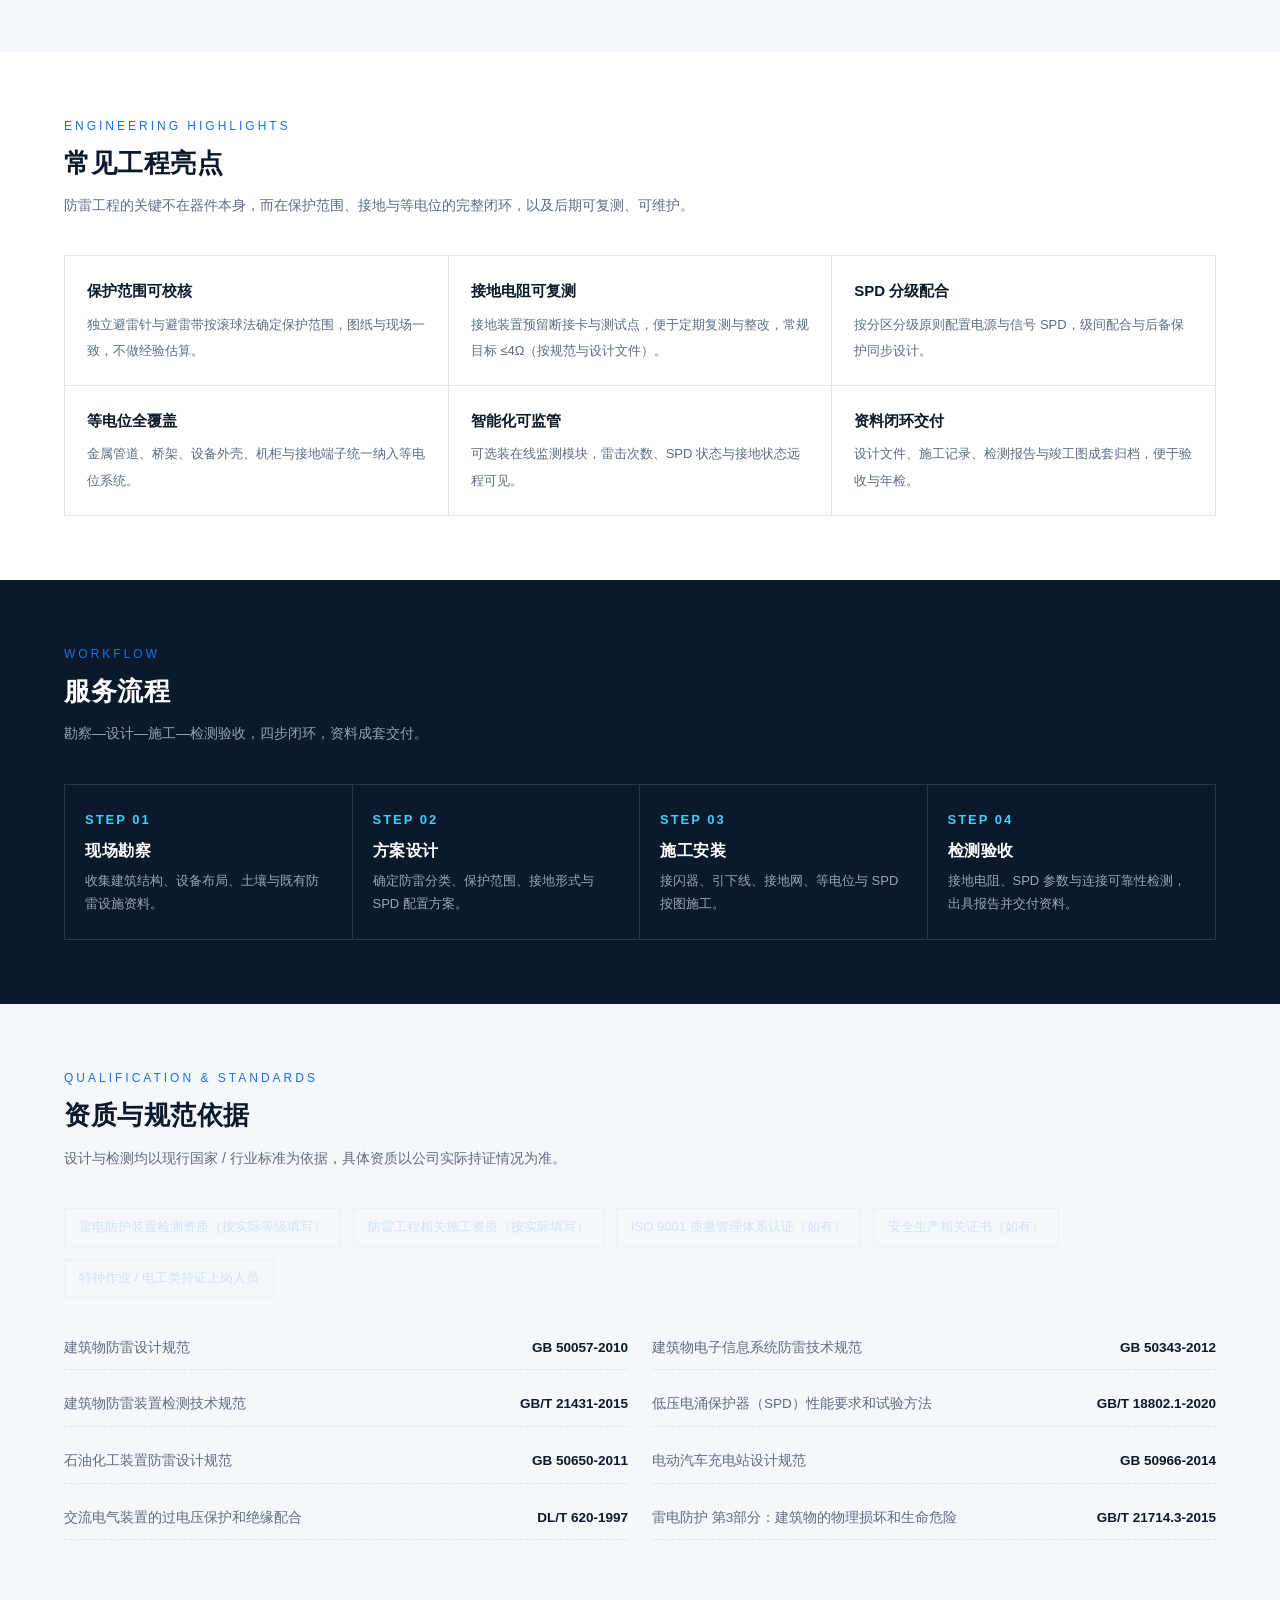
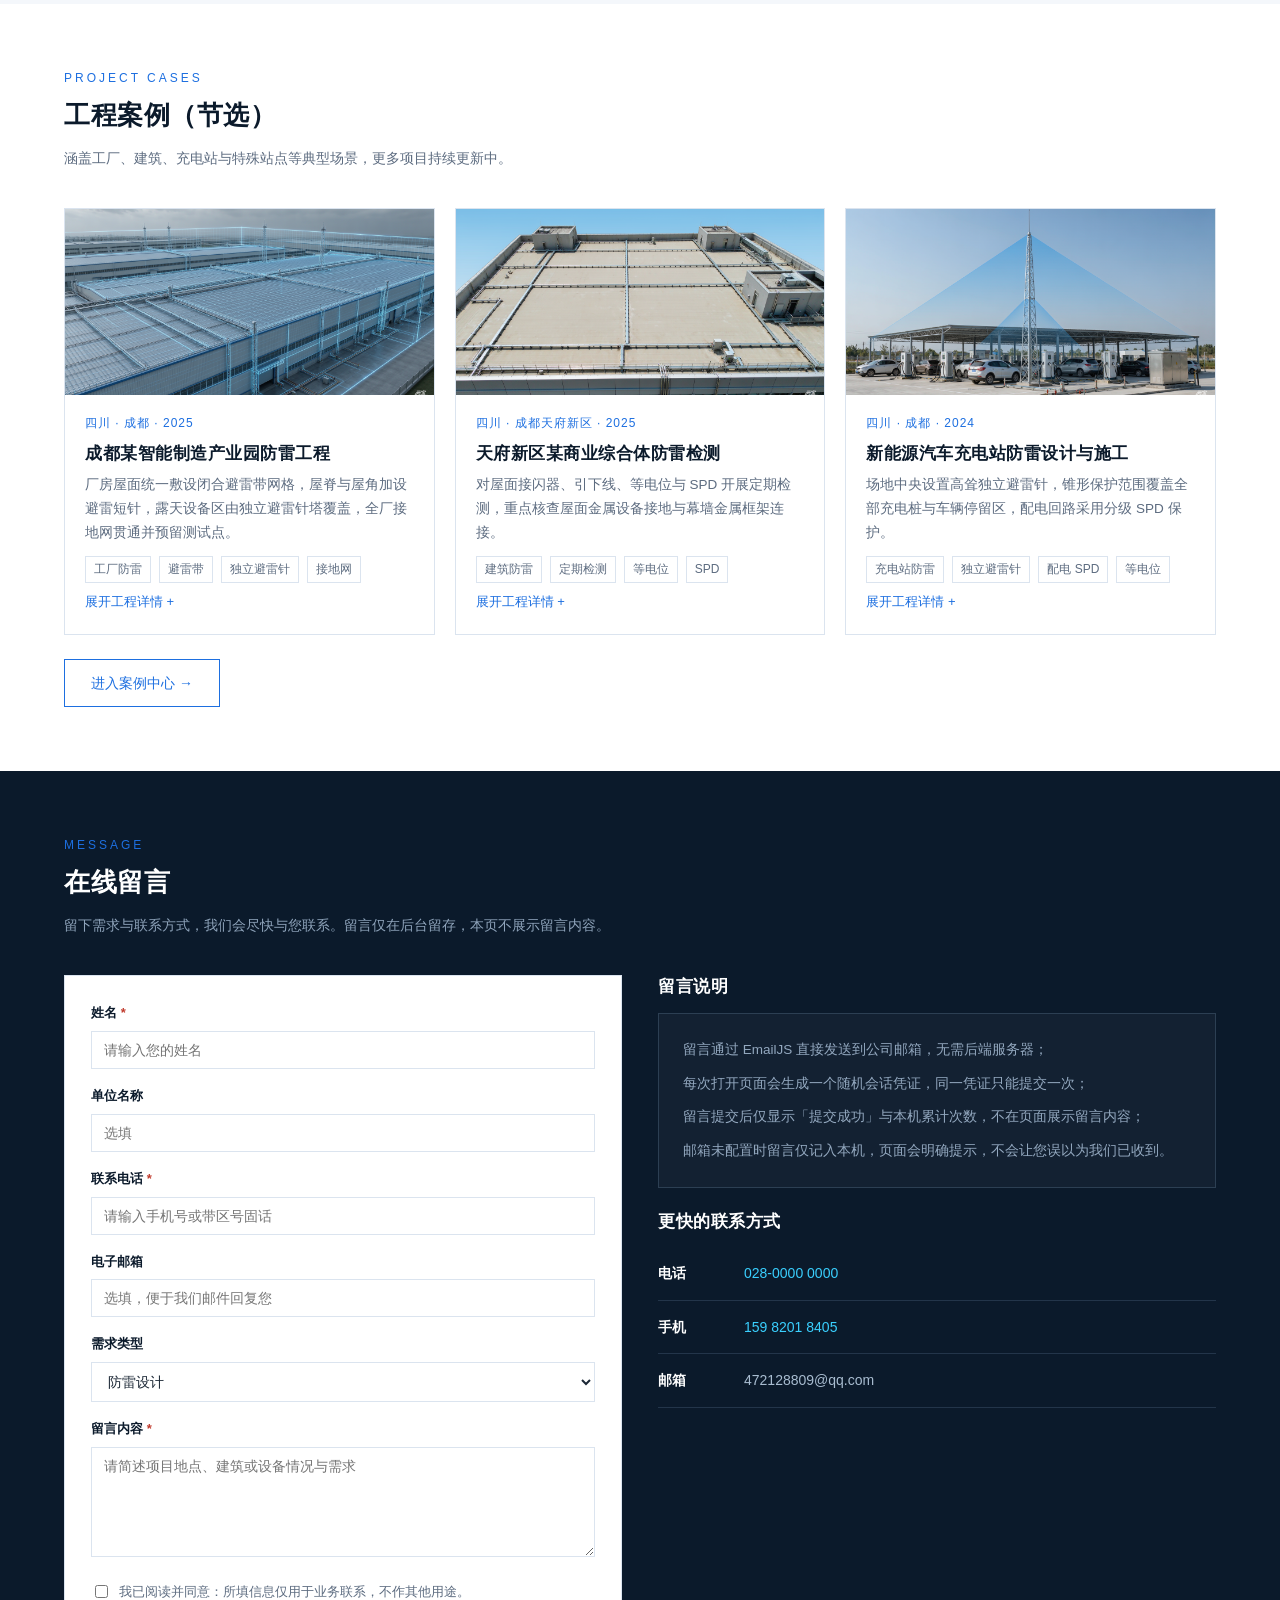
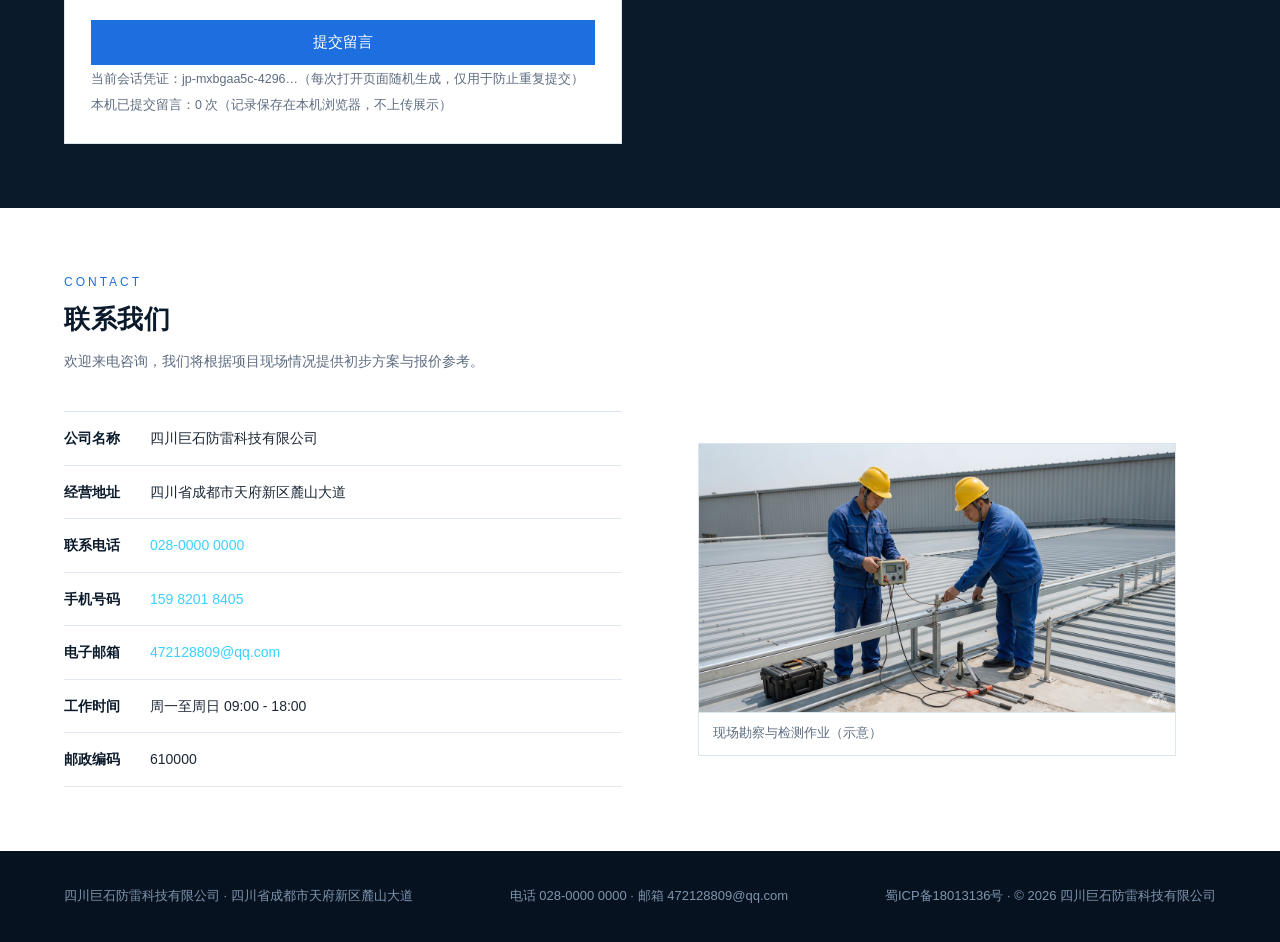
==== commit c1583baa: "Add files via upload" ====
--- a/index.html
+++ b/index.html
@@ -170,7 +170,7 @@
     <div class="head">
       <div class="kicker">QUALIFICATION &amp; STANDARDS</div>
       <h2>资质与规范依据</h2>
-      <p>设计与检测均以现行国家 / 行业标准为依据。下列资质条目为模板占位，请按公司实际持证情况在 config.js 中替换。</p>
+      <p>设计与检测均以现行国家 / 行业标准为依据，具体资质以公司实际持证情况为准。</p>
     </div>
     <div id="qual-list"></div>
     <div id="std-list" style="margin-top:28px;"></div>
@@ -183,7 +183,7 @@
     <div class="head">
       <div class="kicker">PROJECT CASES</div>
       <h2>工程案例（节选）</h2>
-      <p>以下为模板示例，可在 assets/js/cases-data.js 中持续补充现场施工图片与项目描述。</p>
+      <p>涵盖工厂、建筑、充电站与特殊站点等典型场景，更多项目持续更新中。</p>
     </div>
     <div id="case-preview"></div>
     <div style="margin-top:24px;">
@@ -213,7 +213,7 @@
         </div>
         <div class="frow" id="row-phone">
           <label for="f-phone">联系电话 <i>*</i></label>
-          <input id="f-phone" name="phone" type="text" maxlength="20" placeholder="手机号或 028-0000 0000">
+          <input id="f-phone" name="phone" type="text" maxlength="20" placeholder="请输入手机号或带区号固话">
           <div class="err">请填写有效的联系电话（手机号或带区号的固话）</div>
         </div>
         <div class="frow" id="row-email">
@@ -272,17 +272,17 @@
     <div class="head">
       <div class="kicker">CONTACT</div>
       <h2>联系我们</h2>
-      <p>以下信息为模板占位，请在 assets/js/config.js 中替换为真实联系方式后发布。</p>
+      <p>欢迎来电咨询，我们将根据项目现场情况提供初步方案与报价参考。</p>
     </div>
     <div class="prod">
       <div>
         <ul class="contact-list" style="border-top:1px solid var(--line);">
           <li><b style="color:var(--ink);">公司名称</b><span style="color:var(--text);" data-field="company.name">四川巨石防雷科技有限公司</span></li>
           <li><b style="color:var(--ink);">经营地址</b><span style="color:var(--text);" data-field="contact.address">四川省成都市天府新区麓山大道</span></li>
-          <li><b style="color:var(--ink);">联系人</b><span style="color:var(--text);" data-field="contact.contactPerson">许经理</span></li>
-          <li><b style="color:var(--ink);">手机号码</b><span style="color:var(--text);"><a data-field="contact.mobile" data-href-field="contact.mobileHref" href="tel:+8613800000000">159 8201 8405</a></span></li>
-          <li><b style="color:var(--ink);">电子邮箱</b><span style="color:var(--text);"><a data-field="contact.email" data-href-field="contact.emailHref" href="mailto:service@example.com">472128809@qq.com</a></span></li>
-          <li><b style="color:var(--ink);">工作时间</b><span style="color:var(--text);" data-field="contact.workTime">周一至周日 09:00 - 18:00</span></li>
+          <li><b style="color:var(--ink);">联系电话</b><span style="color:var(--text);"><a data-field="contact.phone" data-href-field="contact.phoneHref" href="tel:+862800000000">028-0000 0000</a></span></li>
+          <li><b style="color:var(--ink);">手机号码</b><span style="color:var(--text);"><a data-field="contact.mobile" data-href-field="contact.mobileHref" href="tel:+8613800000000">138 0000 0000</a></span></li>
+          <li><b style="color:var(--ink);">电子邮箱</b><span style="color:var(--text);"><a data-field="contact.email" data-href-field="contact.emailHref" href="mailto:service@example.com">service@example.com</a></span></li>
+          <li><b style="color:var(--ink);">工作时间</b><span style="color:var(--text);" data-field="contact.workTime">周一至周六 09:00 - 18:00</span></li>
           <li><b style="color:var(--ink);">邮政编码</b><span style="color:var(--text);" data-field="contact.postcode">610000</span></li>
         </ul>
       </div>
--- a/assets/css/style.css
+++ b/assets/css/style.css
@@ -1,348 +1,263 @@
-/* ===== 四川巨石防雷科技有限公司 官网样式 ===== */
-/* 设计系统：浅蓝主调 + 白黄红闪电视觉 */
+/* 四川巨石防雷科技有限公司 - 静态站样式
+   设计原则：简洁 / 严谨 / 科技感。不使用动画、渐变流动、位移特效，仅保留 hover 变色与边框变化。 */
 
 :root{
-  --blue-50:#eaf1fb;
-  --blue-100:#dbe8f7;
-  --blue-200:#bcd4ef;
-  --blue-400:#6fa3e0;
-  --blue-500:#3a7bd5;      /* 主色 */
-  --blue-600:#2b63b0;
-  --blue-900:#102a4a;      /* 深藏蓝，标题 */
-  --red:#e6392f;            /* 闪电红 */
-  --yellow:#f2b705;         /* 闪电黄 */
-  --ink:#1f2933;
-  --gray:#5b6b7b;
-  --line:#e3ebf3;
-  --bg:#f5f9ff;
-  --white:#ffffff;
-  --radius:14px;
-  --shadow:0 8px 28px rgba(43,99,176,.10);
-  --shadow-sm:0 3px 12px rgba(43,99,176,.08);
-  --max:1160px;
-}
-
-*{margin:0;padding:0;box-sizing:border-box}
-html{scroll-behavior:smooth}
+  --ink:#0b1a2b;
+  --ink-2:#12253c;
+  --blue:#1d6fe0;
+  --blue-dark:#155bb8;
+  --cyan:#3ad0ff;
+  --light:#f4f7fb;
+  --line:#dbe4ef;
+  --text:#1b2735;
+  --muted:#5d6c80;
+  --ok:#178a4c;
+  --warn:#c0392b;
+  --radius:4px;
+  --maxw:1200px;
+}
+
+*{box-sizing:border-box;}
+html,body{margin:0;padding:0;}
 body{
-  font-family:"PingFang SC","Microsoft YaHei","WenQuanYi Micro Hei",-apple-system,sans-serif;
-  color:var(--ink);background:var(--bg);line-height:1.7;font-size:15px;
-}
-a{text-decoration:none;color:inherit}
-ul{list-style:none}
-img{display:block;max-width:100%}
-.container{max-width:var(--max);margin:0 auto;padding:0 24px}
-
-/* ===== 按钮 ===== */
-.btn{display:inline-flex;align-items:center;justify-content:center;gap:6px;
-  padding:12px 28px;border-radius:30px;font-size:15px;font-weight:600;cursor:pointer;
-  border:2px solid transparent;transition:.25s;white-space:nowrap}
-.btn-primary{background:var(--blue-500);color:#fff}
-.btn-primary:hover{background:var(--blue-600);transform:translateY(-2px);box-shadow:var(--shadow)}
-.btn-ghost{background:#fff;color:var(--blue-500);border-color:var(--blue-500)}
-.btn-ghost:hover{background:var(--blue-50);transform:translateY(-2px)}
-.btn-sm{padding:8px 20px;font-size:13.5px}
-
-/* ===== 导航栏 ===== */
-.navbar{position:sticky;top:0;z-index:100;background:rgba(255,255,255,.92);
-  backdrop-filter:blur(12px);border-bottom:1px solid var(--line)}
-.nav-inner{max-width:var(--max);margin:0 auto;padding:0 24px;height:68px;
-  display:flex;align-items:center;gap:40px}
-.logo{display:flex;align-items:center;gap:10px;font-weight:800;font-size:19px;color:var(--blue-900);letter-spacing:.5px}
-.logo-mark{width:34px;height:34px;border-radius:9px;background:linear-gradient(135deg,var(--blue-500),var(--blue-900));
-  display:grid;place-items:center;color:#fff;font-size:16px;position:relative;overflow:hidden}
-.logo-mark::after{content:"";position:absolute;inset:0;
-  background:linear-gradient(180deg,transparent 45%,rgba(255,255,255,.5) 48%,rgba(255,255,255,.9) 50%,transparent 53%);
-  transform:translateX(-120%);transition:.6s}
-.logo-mark:hover::after{transform:translateX(120%)}
-.nav-links{display:flex;gap:6px;margin-left:auto;align-items:center}
-.nav-links a{position:relative;padding:8px 14px;border-radius:8px;font-size:14.5px;color:var(--gray);font-weight:500;transition:.2s}
-.nav-links a:hover{color:var(--blue-500);background:var(--blue-50)}
-.nav-links a.active{color:var(--blue-500);font-weight:600}
-.nav-links a.active::after{content:"";position:absolute;left:14px;right:14px;bottom:2px;height:2px;background:var(--blue-500);border-radius:2px}
-.nav-toggle{display:none;flex-direction:column;gap:5px;cursor:pointer;padding:4px}
-.nav-toggle span{width:22px;height:2px;background:var(--blue-900);border-radius:2px;transition:.3s}
-
-/* ===== 通用区块 ===== */
-.section{padding:88px 0}
-.section-tint{background:linear-gradient(180deg,#eef4fc,#f5f9ff)}
-.sec-head{text-align:center;margin-bottom:56px}
-.sec-tag{display:inline-block;font-size:12.5px;letter-spacing:2px;color:var(--blue-500);
-  background:var(--blue-50);padding:5px 16px;border-radius:30px;font-weight:600;margin-bottom:16px}
-.sec-title{font-size:34px;font-weight:800;color:var(--blue-900);letter-spacing:1px}
-.sec-rule{width:32px;height:3px;background:var(--blue-500);margin:18px auto 0;border-radius:3px}
-.sec-sub{color:var(--gray);font-size:15px;margin-top:16px}
-
-/* ===== 卡片 ===== */
-.card{background:#fff;border-radius:var(--radius);box-shadow:var(--shadow-sm);
-  border:1px solid var(--line);transition:.3s}
-.card:hover{transform:translateY(-6px);box-shadow:var(--shadow);border-color:var(--blue-200)}
-
-/* ===== 页脚 ===== */
-.footer{background:var(--blue-900);color:#c7d6ea;padding:56px 0 0}
-.foot-grid{max-width:var(--max);margin:0 auto;padding:0 24px;display:grid;
-  grid-template-columns:1.6fr 1fr 1fr 1fr;gap:40px}
-.foot-brand .logo{color:#fff;margin-bottom:16px}
-.foot-brand p{font-size:13.5px;line-height:1.9;color:#9fb3cc}
-.foot-col h4{color:#fff;font-size:15px;margin-bottom:16px;font-weight:700}
-.foot-col a{display:block;font-size:13.5px;color:#9fb3cc;padding:5px 0;transition:.2s}
-.foot-col a:hover{color:#fff;transform:translateX(4px)}
-.foot-bottom{border-top:1px solid rgba(255,255,255,.12);margin-top:44px;padding:20px 24px;
-  text-align:center;font-size:12.5px;color:#7f96b3}
-
-/* ===== 闪电装饰 SVG 通用 ===== */
-.bolt{position:absolute;pointer-events:none;opacity:.9}
-
-/* ===== 响应式 ===== */
-@media(max-width:900px){
-  .nav-links{position:fixed;inset:68px 0 0 0;background:#fff;flex-direction:column;
-    padding:28px 24px;gap:4px;transform:translateX(100%);transition:.35s;margin:0}
-  .nav-links.open{transform:translateX(0)}
-  .nav-links a{padding:14px;border-radius:10px;width:100%;font-size:16px}
-  .nav-toggle{display:flex;margin-left:auto}
-  .foot-grid{grid-template-columns:1fr 1fr;gap:32px}
-  .section{padding:64px 0}
-  .sec-title{font-size:27px}
-}
-@media(max-width:560px){
-  .foot-grid{grid-template-columns:1fr}
-  .navbar .btn{display:none}
-}
-
-/* ===== 首屏 Banner ===== */
-.hero{position:relative;min-height:640px;display:flex;align-items:center;overflow:hidden;
-  background:linear-gradient(135deg,#e8f0fa 0%,#f5f9ff 55%,#e3ecf8 100%)}
-.hero-bg{position:absolute;inset:0}
-.bolt-a{right:6%;top:-40px;transform:rotate(-6deg);filter:drop-shadow(0 0 18px rgba(255,255,255,.9))}
-.bolt-b{right:20%;top:60px;transform:rotate(4deg) scale(.85);opacity:.7}
-.monolith{position:absolute;right:15%;bottom:-60px;width:210px;height:340px;
-  transform:perspective(900px) rotateY(-20deg) rotateX(4deg);transform-style:preserve-3d}
-.monolith-face{position:absolute;inset:0;background:linear-gradient(160deg,#c9d4e2,#8d9cb3);
-  border-radius:8px;box-shadow:inset 0 0 40px rgba(0,0,0,.18)}
-.monolith-face.f1{transform:translateZ(26px)}
-.monolith-face.f2{transform:rotateY(90deg) translateZ(110px);width:52px;left:168px;opacity:.7}
-.monolith-face.f3{transform:rotateX(90deg) translateZ(110px);height:52px;top:308px;opacity:.55}
-.rod{position:absolute;top:-70px;left:50%;width:5px;height:78px;margin-left:-2px;
-  background:linear-gradient(180deg,#cfd8e6,#8f9cb0);border-radius:3px}
-.rod::before{content:"";position:absolute;top:-10px;left:50%;width:14px;height:14px;margin-left:-7px;
-  background:#e6392f;border-radius:50%;box-shadow:0 0 14px #e6392f}
-.hud{position:absolute;background:rgba(255,255,255,.72);backdrop-filter:blur(8px);
-  border:1px solid var(--blue-200);border-radius:10px;padding:8px 12px;font-size:11px;
-  box-shadow:var(--shadow-sm);animation:hud 4s ease-in-out infinite}
-.hud span{display:block;color:var(--gray);letter-spacing:1px}
-.hud b{font-size:16px;color:var(--blue-600);font-weight:800}
-.hud-1{top:22%;right:-10%}
-.hud-2{bottom:26%;left:-22%}
-.hud-3{top:46%;right:-26%}
-@keyframes hud{0%,100%{transform:translateY(0);opacity:.85}50%{transform:translateY(-8px);opacity:1}}
-
-.hero-inner{position:relative;z-index:2;width:100%}
-.hero-text{max-width:560px;padding:40px 0}
-.hero-en{font-size:12.5px;letter-spacing:3px;color:var(--blue-500);font-weight:600}
-.hero-title{font-size:60px;font-weight:900;color:var(--blue-900);line-height:1.12;margin-top:14px;letter-spacing:2px}
-.hero-rule{display:block;width:56px;height:4px;background:var(--blue-500);border-radius:4px;margin:24px 0}
-.hero-list{list-style:none;margin:8px 0 34px}
-.hero-list li{position:relative;padding:7px 0 7px 26px;color:var(--ink);font-size:16.5px;font-weight:500}
-.hero-list li::before{content:"";position:absolute;left:0;top:15px;width:10px;height:10px;
-  background:linear-gradient(135deg,var(--yellow),var(--red));border-radius:3px;transform:rotate(45deg)}
-.hero-actions{display:flex;gap:14px;flex-wrap:wrap}
-
-/* ===== 业务板块 ===== */
-.biz-grid{display:grid;grid-template-columns:repeat(4,1fr);gap:24px}
-.biz-card{padding:30px 24px;position:relative;overflow:hidden}
-.biz-card::after{content:"";position:absolute;right:-30px;top:-30px;width:90px;height:90px;
-  background:var(--blue-50);border-radius:50%;transition:.4s}
-.biz-card:hover::after{transform:scale(2.2)}
-.biz-ic{width:56px;height:56px;border-radius:14px;display:grid;place-items:center;margin-bottom:18px;position:relative;z-index:1}
-.ic-blue{background:linear-gradient(135deg,#e3f0ff,#cfe0fb);color:var(--blue-500)}
-.ic-yellow{background:linear-gradient(135deg,#fff4d6,#ffe9a8);color:#c99200}
-.ic-red{background:linear-gradient(135deg,#ffe3e0,#ffc9c4);color:var(--red)}
-.biz-card h3{font-size:18.5px;color:var(--blue-900);margin-bottom:8px;position:relative;z-index:1}
-.biz-card p{font-size:13.5px;color:var(--gray);line-height:1.75;position:relative;z-index:1}
-.biz-more{display:inline-block;margin-top:16px;font-size:13px;color:var(--blue-500);font-weight:600;position:relative;z-index:1}
-
-/* ===== 工程亮点 ===== */
-.hl-grid{display:grid;grid-template-columns:repeat(4,1fr);gap:22px}
-.hl-card{padding:30px 24px;position:relative}
-.hl-num{font-size:40px;font-weight:900;color:var(--blue-100);line-height:1;margin-bottom:14px;font-family:Georgia,serif}
-.hl-card h3{font-size:16.5px;color:var(--blue-900);margin-bottom:10px}
-.hl-card p{font-size:13.5px;color:var(--gray);line-height:1.8}
-
-/* ===== 案例入口 ===== */
-.case-grid{display:grid;grid-template-columns:repeat(3,1fr);gap:24px}
-.case-card{padding:26px;cursor:pointer}
-.case-card h3{font-size:16.5px;color:var(--blue-900);margin:12px 0 8px}
-.case-card p{font-size:13.5px;color:var(--gray)}
-.case-tag{display:inline-block;font-size:12px;color:#fff;background:var(--c);padding:3px 12px;border-radius:20px;font-weight:600}
-.case-card:hover h3{color:var(--c)}
-
-/* ===== 页面 Banner ===== */
-.page-banner{position:relative;padding:90px 0 80px;overflow:hidden;
-  background:linear-gradient(135deg,#e8f0fa,#f5f9ff 60%,#e3ecf8)}
-.page-banner .container{position:relative;z-index:2}
-.pb-en{font-size:12.5px;letter-spacing:3px;color:var(--blue-500);font-weight:600}
-.pb-title{font-size:46px;font-weight:900;color:var(--blue-900);margin-top:10px;letter-spacing:2px}
-.pb-rule{display:block;width:48px;height:4px;background:var(--blue-500);border-radius:4px;margin:20px 0}
-.pb-sub,.pb-line{font-size:17px;color:var(--gray);font-weight:500}
-.pb-list{list-style:none;margin:6px 0 30px;max-width:440px}
-.pb-list li{position:relative;padding:6px 0 6px 24px;color:var(--ink);font-size:15.5px}
-.pb-list li::before{content:"";position:absolute;left:0;top:13px;width:9px;height:9px;
-  background:linear-gradient(135deg,var(--yellow),var(--red));border-radius:3px;transform:rotate(45deg)}
-.pb-two{display:grid;grid-template-columns:1fr 1fr;gap:20px;max-width:640px;margin:0 0 30px}
-.pb-two div{background:#fff;border-radius:12px;padding:18px 20px;border:1px solid var(--line)}
-.pb-two h4{font-size:15.5px;color:var(--blue-900)}
-.pb-two p{font-size:13px;color:var(--gray);margin-top:4px}
-
-/* 充电站 banner 场景 */
-.pb-charging,.pb-factory{min-height:480px;display:flex;align-items:center}
-.pb-scene,.pb-factory-scene{position:absolute;right:0;top:0;width:46%;height:100%;opacity:.9}
-.piles{position:absolute;bottom:40px;left:14%;display:flex;gap:26px}
-.pile{width:52px;height:110px;border-radius:12px;background:linear-gradient(180deg,#fff,#dfe9f6);
-  border:2px solid #c3d3e8;position:relative;box-shadow:0 8px 20px rgba(43,99,176,.12)}
-.pile::after{content:"";position:absolute;top:14px;left:50%;width:22px;height:6px;margin-left:-11px;
-  background:var(--blue-500);border-radius:3px}
-.plant{position:absolute;bottom:30px;left:10%;display:flex;align-items:flex-end;gap:18px}
-.tank{width:90px;height:70px;border-radius:40px 40px 0 0;background:linear-gradient(180deg,#c3d3e8,#a8bdd6)}
-.tank-s{width:60px;height:50px}
-.chimney{width:18px;height:120px;background:linear-gradient(90deg,#bcd4ef,#8fa6c0);border-radius:8px}
-.bolt-c,.bolt-d{position:absolute;right:24%;top:20px;transform:rotate(-4deg);
-  filter:drop-shadow(0 0 14px rgba(255,255,255,.9))}
-.pb-inner{max-width:560px}
-
-/* ===== 产品页 ===== */
-.prod-grid{display:grid;grid-template-columns:repeat(2,1fr);gap:26px}
-.prod-card{padding:0;overflow:hidden;display:flex;flex-direction:column}
-.prod-fig{background:linear-gradient(180deg,#f5f9ff,#eaf1fb);padding:22px 22px 0;border-bottom:1px solid var(--line)}
-.prod-body{padding:22px 26px 26px}
-.prod-cat{display:inline-block;font-size:12px;color:var(--blue-500);background:var(--blue-50);
-  padding:3px 12px;border-radius:20px;font-weight:600}
-.prod-body h2{font-size:20px;color:var(--blue-900);margin:12px 0 14px}
-.prod-spec{display:grid;grid-template-columns:1fr 1fr;gap:8px 16px;margin-bottom:14px}
-.prod-spec li{display:flex;justify-content:space-between;font-size:12.5px;color:var(--gray);
-  border-bottom:1px dashed var(--line);padding-bottom:4px}
-.prod-spec li b{color:var(--blue-600);font-weight:700}
-.prod-desc{font-size:13.5px;color:var(--gray);line-height:1.8;margin-bottom:18px}
-.why-grid,.strength-grid,.method-grid{display:grid;grid-template-columns:repeat(4,1fr);gap:22px}
-.why-card,.st-card,.md-card{padding:26px 22px}
-.why-n,.md-n{font-size:34px;font-weight:900;color:var(--blue-100);line-height:1;margin-bottom:12px;font-family:Georgia,serif}
-.why-card h3,.st-card h3,.md-card h3{font-size:16.5px;color:var(--blue-900);margin-bottom:8px}
-.why-card p,.st-card p,.md-card p{font-size:13.5px;color:var(--gray);line-height:1.8}
-.st-ic{font-size:30px;margin-bottom:14px}
-
-/* ===== 充电站页 ===== */
-.pain-grid{display:grid;grid-template-columns:repeat(3,1fr);gap:24px}
-.pain-card,.sc-card{padding:28px 24px}
-.pain-ic{width:60px;height:60px;border-radius:16px;display:grid;place-items:center;margin-bottom:18px}
-.pain-card h3,.sc-card h3{font-size:17.5px;color:var(--blue-900);margin-bottom:8px}
-.pain-card p,.sc-card p{font-size:13.5px;color:var(--gray);line-height:1.8}
-.flow-card{padding:40px 32px;position:relative}
-.flow-bolt{position:absolute;top:20px;left:0;right:0}
-.flow-chain{display:flex;align-items:center;justify-content:center;gap:0;margin-top:14px}
-.flow-node{text-align:center;min-width:130px}
-.flow-node i{display:inline-flex;width:44px;height:44px;border-radius:50%;background:var(--blue-500);color:#fff;
-  align-items:center;justify-content:center;font-size:16px;font-weight:800;font-style:normal;margin-bottom:10px}
-.flow-node h4{font-size:15px;color:var(--blue-900)}
-.flow-node p{font-size:12.5px;color:var(--gray)}
-.flow-arrow{flex:1;height:2px;background:linear-gradient(90deg,var(--blue-500),var(--blue-200));position:relative;margin:0 6px}
-.flow-arrow::after{content:"▶";position:absolute;right:-2px;top:-9px;font-size:11px;color:var(--blue-500)}
-.scenario-grid{display:grid;grid-template-columns:repeat(4,1fr);gap:22px}
-.sc-card{padding:26px 22px;text-align:center}
-.sc-ic{font-size:34px;margin-bottom:14px}
-
-/* ===== 工厂页 ===== */
-.fac-grid{display:grid;grid-template-columns:repeat(3,1fr);gap:24px}
-.fac-card{padding:30px 24px}
-.fac-ic{width:64px;height:64px;border-radius:16px;display:grid;place-items:center;margin-bottom:18px}
-.fac-card h3{font-size:18px;color:var(--blue-900);margin-bottom:10px}
-.fac-card p{font-size:13.5px;color:var(--gray);line-height:1.8;margin-bottom:16px}
-.fac-list{list-style:none;border-top:1px solid var(--line);padding-top:12px}
-.fac-list li{position:relative;padding:5px 0 5px 18px;font-size:13px;color:var(--ink)}
-.fac-list li::before{content:"";position:absolute;left:0;top:11px;width:6px;height:6px;background:var(--blue-500);border-radius:50%}
-.proj-card{display:grid;grid-template-columns:1.1fr 1fr;overflow:hidden;padding:0}
-.proj-fig{background:linear-gradient(180deg,#eaf1fb,#dfe9f6)}
-.proj-body{padding:32px 34px}
-.proj-tag{display:inline-block;font-size:12px;color:#fff;background:var(--blue-500);padding:3px 12px;border-radius:20px;font-weight:600}
-.proj-body h3{font-size:21px;color:var(--blue-900);margin:12px 0 8px}
-.proj-meta{font-size:13px;color:var(--blue-500);font-weight:600;margin-bottom:12px}
-.proj-body p{font-size:14px;color:var(--gray);line-height:1.85;margin-bottom:18px}
-
-/* ===== 工程页 ===== */
-.step-chain{display:flex;align-items:center;justify-content:center;flex-wrap:wrap;gap:0}
-.step-node{text-align:center;min-width:150px}
-.step-circle{width:76px;height:76px;margin:0 auto 14px;border-radius:22px;background:linear-gradient(135deg,var(--blue-500),var(--blue-900));
-  display:grid;place-items:center;box-shadow:var(--shadow)}
-.step-circle span{font-size:26px;font-weight:900;color:#fff;font-family:Georgia,serif}
-.step-node h3{font-size:17px;color:var(--blue-900)}
-.step-node p{font-size:13px;color:var(--gray);margin-top:4px}
-.step-arrow{flex:1;min-width:40px;height:3px;background:repeating-linear-gradient(90deg,var(--blue-500) 0 8px,transparent 8px 16px);margin:0 8px 40px}
-.std-grid{display:grid;grid-template-columns:repeat(4,1fr);gap:22px}
-.std-card{padding:26px 22px;text-align:center}
-.std-card h4{font-size:18px;color:var(--blue-500);margin-bottom:6px;font-family:Georgia,serif}
-.std-card p{font-size:13px;color:var(--gray)}
-
-/* ===== 案例页 ===== */
-.case-filter{display:flex;gap:10px;justify-content:center;flex-wrap:wrap;margin-bottom:40px}
-.cf-btn{padding:8px 22px;border-radius:30px;border:1px solid var(--line);background:#fff;color:var(--gray);
-  font-size:14px;cursor:pointer;transition:.25s}
-.cf-btn.active,.cf-btn:hover{background:var(--blue-500);color:#fff;border-color:var(--blue-500)}
-.cases-grid{display:grid;grid-template-columns:repeat(2,1fr);gap:26px}
-.case-item{overflow:hidden;padding:0}
-.case-fig{position:relative;background:linear-gradient(180deg,#f5f9ff,#eaf1fb)}
-.case-cat{position:absolute;top:14px;left:14px;font-size:12px;color:#fff;background:var(--blue-500);
-  padding:3px 12px;border-radius:20px;font-weight:600}
-.case-body{padding:22px 26px 26px}
-.case-body h3{font-size:18px;color:var(--blue-900);margin-bottom:8px}
-.case-body p{font-size:13.5px;color:var(--gray);line-height:1.8;margin-bottom:14px}
-.case-foot{display:flex;gap:16px;font-size:12.5px;color:var(--blue-600);font-weight:600;
-  border-top:1px solid var(--line);padding-top:12px}
-.case-item.hide{display:none}
-
-/* ===== 联系页 ===== */
-.contact-grid{display:grid;grid-template-columns:1fr 1.05fr;gap:28px;align-items:start}
-.map-card,.info-card,.form-card{padding:0;overflow:hidden}
-.info-card{padding:26px 26px 8px;margin-top:24px}
-.ci-row{display:flex;gap:16px;padding:14px 0;border-bottom:1px solid var(--line)}
-.ci-row:last-of-type{border-bottom:none}
-.ci-ic{font-size:24px;line-height:1.2}
-.ci-row b{display:block;font-size:14.5px;color:var(--blue-900)}
-.ci-row p{font-size:13.5px;color:var(--gray)}
-.hotline{background:linear-gradient(135deg,var(--blue-500),var(--blue-900));border-radius:14px;
-  padding:22px 24px;color:#fff;margin:22px 0 8px}
-.hotline span{display:block;font-size:12.5px;color:#cfe0fb;letter-spacing:1px}
-.hotline strong{display:block;font-size:26px;font-weight:900;margin:6px 0 12px;letter-spacing:1px}
-.form-card{padding:34px 32px;position:relative}
-.form-badge{position:absolute;top:24px;right:24px;font-size:12px;color:var(--blue-500);background:var(--blue-50);
-  padding:4px 14px;border-radius:20px;font-weight:600}
-.form-card h2{font-size:24px;color:var(--blue-900)}
-.form-sub{font-size:13.5px;color:var(--gray);margin:6px 0 24px}
-.rf-form .fg{margin-bottom:18px}
-.rf-form label{display:block;font-size:13.5px;color:var(--blue-900);font-weight:600;margin-bottom:7px}
-.rf-form label em{color:var(--red);font-style:normal}
-.rf-form input,.rf-form select,.rf-form textarea{width:100%;padding:11px 14px;border:1.5px solid var(--line);
-  border-radius:10px;font-size:14px;font-family:inherit;color:var(--ink);background:#fff;transition:.2s;
-  -webkit-appearance:none;appearance:none}
-.rf-form select{background-image:url("data:image/svg+xml;utf8,<svg xmlns='http://www.w3.org/2000/svg' width='12' height='12' fill='%233a7bd5'><path d='M2 4l4 4 4-4z'/></svg>");background-repeat:no-repeat;background-position:right 14px center}
-.rf-form input:focus,.rf-form select:focus,.rf-form textarea:focus{outline:none;border-color:var(--blue-500);box-shadow:0 0 0 3px rgba(58,123,213,.15)}
-.rf-form textarea{resize:vertical;min-height:100px}
-.rf-form.has-err input,.rf-form.has-err select,.rf-form.has-err textarea{border-color:var(--red)}
-.fg-err{display:none;font-size:12px;color:var(--red);margin-top:5px}
-.rf-form.has-err .fg-err{display:block}
-.form-tip{font-size:12px;color:var(--gray);text-align:center;margin:14px 0 0}
-
-@media(max-width:900px){
-  .prod-grid,.cases-grid{grid-template-columns:1fr}
-  .pain-grid,.fac-grid,.scenario-grid,.why-grid,.strength-grid,.method-grid,.std-grid{grid-template-columns:1fr 1fr}
-  .proj-card{grid-template-columns:1fr}
-  .contact-grid{grid-template-columns:1fr}
-  .step-chain{flex-direction:column;gap:18px}
-  .step-arrow{transform:rotate(90deg);margin:0 0 20px;width:40px}
-  .flow-chain{flex-direction:column;gap:18px}
-  .flow-arrow{transform:rotate(90deg);width:30px;margin:0}
-  .pb-two{grid-template-columns:1fr}
-}
-@media(max-width:560px){
-  .pain-grid,.fac-grid,.scenario-grid,.why-grid,.strength-grid,.method-grid,.std-grid{grid-template-columns:1fr}
-  .pb-title{font-size:34px}
-  .hero-title{font-size:42px}
-  .section{padding:56px 0}
-}
+  font-family:"PingFang SC","Microsoft YaHei","Hiragino Sans GB","Source Han Sans SC",Arial,sans-serif;
+  color:var(--text);
+  background:#fff;
+  font-size:15px;
+  line-height:1.75;
+  -webkit-font-smoothing:antialiased;
+}
+img{max-width:100%;display:block;}
+a{color:var(--blue);text-decoration:none;}
+a:hover{color:var(--blue-dark);}
+h1,h2,h3,h4{margin:0;line-height:1.4;font-weight:600;letter-spacing:.5px;}
+p{margin:0;}
+ul{margin:0;padding:0;list-style:none;}
+
+.wrap{max-width:var(--maxw);margin:0 auto;padding:0 24px;}
+.section{padding:64px 0;}
+.section-alt{background:var(--light);}
+.section-dark{background:var(--ink);color:#c8d6e5;}
+
+/* ---------- 顶部导航 ---------- */
+.site-header{
+  position:sticky;top:0;z-index:50;
+  background:rgba(11,26,43,.96);
+  border-bottom:1px solid rgba(58,208,255,.18);
+}
+.nav{display:flex;align-items:center;justify-content:space-between;height:64px;}
+.brand{display:flex;align-items:center;gap:10px;color:#fff;}
+.brand-mark{
+  width:34px;height:34px;flex:0 0 34px;
+  border:1px solid var(--cyan);
+  display:flex;align-items:center;justify-content:center;
+  color:var(--cyan);font-size:15px;font-weight:700;letter-spacing:0;
+}
+.brand-name{font-size:16px;font-weight:600;letter-spacing:1px;}
+.brand-sub{font-size:11px;color:#7f95ad;letter-spacing:2px;}
+.menu{display:flex;gap:26px;}
+.menu a{color:#c8d6e5;font-size:14px;padding:4px 0;border-bottom:2px solid transparent;}
+.menu a:hover{color:#fff;border-bottom-color:var(--cyan);}
+.nav-toggle{display:none;background:none;border:1px solid #456;color:#c8d6e5;padding:6px 10px;cursor:pointer;}
+
+/* ---------- Hero ---------- */
+.hero{position:relative;background:var(--ink);color:#fff;}
+.hero-media{position:relative;height:520px;overflow:hidden;}
+.hero-media img{width:100%;height:100%;object-fit:cover;}
+.hero-mask{
+  position:absolute;inset:0;
+  background:linear-gradient(90deg,rgba(8,20,34,.94) 0%,rgba(8,20,34,.72) 45%,rgba(8,20,34,.30) 100%);
+}
+.hero-inner{position:absolute;inset:0;display:flex;align-items:center;}
+.hero-text{max-width:640px;}
+.hero-tag{
+  display:inline-block;font-size:12px;letter-spacing:3px;color:var(--cyan);
+  border:1px solid rgba(58,208,255,.5);padding:4px 12px;margin-bottom:18px;
+}
+.hero h1{font-size:38px;line-height:1.35;margin-bottom:14px;}
+.hero h1 em{font-style:normal;color:var(--cyan);}
+.hero-desc{color:#a9bdd1;font-size:15px;margin-bottom:24px;}
+.hero-keys{display:flex;flex-wrap:wrap;gap:10px;margin-bottom:28px;}
+.hero-keys span{
+  font-size:13px;color:#cfe2f5;border:1px solid rgba(207,226,245,.28);
+  padding:5px 12px;background:rgba(255,255,255,.04);
+}
+.btn{
+  display:inline-block;padding:11px 26px;font-size:14px;border:1px solid var(--blue);
+  background:var(--blue);color:#fff;cursor:pointer;
+}
+.btn:hover{background:var(--blue-dark);border-color:var(--blue-dark);color:#fff;}
+.btn-ghost{background:transparent;border-color:rgba(58,208,255,.6);color:var(--cyan);}
+.btn-ghost:hover{background:rgba(58,208,255,.12);color:var(--cyan);}
+.btn-row{display:flex;gap:12px;flex-wrap:wrap;}
+
+/* ---------- 数据条 ---------- */
+.stats{border-bottom:1px solid var(--line);background:#fff;}
+.stats-grid{display:grid;grid-template-columns:repeat(4,1fr);}
+.stat{padding:30px 10px;text-align:center;border-right:1px solid var(--line);}
+.stat:last-child{border-right:none;}
+.stat b{display:block;font-size:28px;color:var(--ink);line-height:1.2;}
+.stat span{font-size:13px;color:var(--muted);}
+
+/* ---------- 通用标题 ---------- */
+.head{max-width:760px;margin-bottom:38px;}
+.head .kicker{font-size:12px;letter-spacing:3px;color:var(--blue);margin-bottom:8px;}
+.head h2{font-size:26px;color:var(--ink);margin-bottom:12px;}
+.head p{color:var(--muted);font-size:14px;}
+.section-dark .head h2{color:#fff;}
+.section-dark .head p{color:#8fa4bb;}
+
+/* ---------- 卡片网格 ---------- */
+.grid{display:grid;gap:20px;}
+.g3{grid-template-columns:repeat(3,1fr);}
+.g4{grid-template-columns:repeat(4,1fr);}
+.g2{grid-template-columns:repeat(2,1fr);}
+.card{
+  background:#fff;border:1px solid var(--line);padding:24px;
+  display:flex;flex-direction:column;gap:10px;
+}
+.card:hover{border-color:var(--blue);}
+.card .no{font-size:12px;color:var(--cyan);letter-spacing:2px;}
+.card h3{font-size:17px;color:var(--ink);}
+.card p{font-size:13.5px;color:var(--muted);}
+.card ul li{font-size:13px;color:var(--muted);padding-left:14px;position:relative;}
+.card ul li::before{content:"";position:absolute;left:0;top:10px;width:5px;height:5px;background:var(--blue);}
+.section-dark .card{background:rgba(255,255,255,.03);border-color:rgba(120,150,180,.25);}
+.section-dark .card:hover{border-color:var(--cyan);}
+.section-dark .card h3{color:#fff;}
+.section-dark .card p,.section-dark .card ul li{color:#93a8bf;}
+
+/* ---------- 业务分类图卡 ---------- */
+.panel{background:#fff;border:1px solid var(--line);display:flex;flex-direction:column;}
+.panel img{width:100%;height:200px;object-fit:cover;}
+.panel-body{padding:18px 20px 22px;}
+.panel-body h3{font-size:17px;color:var(--ink);margin-bottom:8px;}
+.panel-body p{font-size:13.5px;color:var(--muted);margin-bottom:12px;}
+.tags{display:flex;flex-wrap:wrap;gap:8px;}
+.tags span{font-size:12px;color:var(--blue);background:rgba(29,111,224,.08);border:1px solid rgba(29,111,224,.25);padding:3px 9px;}
+.panel:hover{border-color:var(--blue);}
+
+/* ---------- 设备展示 ---------- */
+.prod{display:grid;grid-template-columns:1fr 1fr;gap:36px;align-items:center;}
+.prod-img{border:1px solid var(--line);background:#fff;}
+.prod-img img{width:100%;}
+.prod-img figcaption{font-size:12.5px;color:var(--muted);padding:10px 14px;border-top:1px solid var(--line);}
+.spec{width:100%;border-collapse:collapse;font-size:13.5px;}
+.spec th,.spec td{border:1px solid var(--line);padding:10px 12px;text-align:left;}
+.spec th{background:var(--light);font-weight:600;color:var(--ink);width:38%;}
+.spec td{color:var(--muted);}
+
+/* ---------- 工程亮点 / 流程 ---------- */
+.steps{display:grid;grid-template-columns:repeat(4,1fr);gap:0;border:1px solid rgba(120,150,180,.25);}
+.step{padding:24px 20px;border-right:1px solid rgba(120,150,180,.25);}
+.step:last-child{border-right:none;}
+.step b{display:block;font-size:13px;color:var(--cyan);letter-spacing:2px;margin-bottom:8px;}
+.step h4{font-size:16px;color:#fff;margin-bottom:8px;}
+.step p{font-size:13px;color:#93a8bf;}
+
+.hl{display:grid;grid-template-columns:repeat(3,1fr);gap:1px;background:var(--line);border:1px solid var(--line);}
+.hl-item{background:#fff;padding:22px;}
+.hl-item b{display:block;font-size:15px;color:var(--ink);margin-bottom:6px;}
+.hl-item span{font-size:13px;color:var(--muted);}
+
+/* ---------- 规范与资质 ---------- */
+.std{display:grid;grid-template-columns:repeat(2,1fr);gap:12px 24px;}
+.std li{
+  font-size:13.5px;color:var(--muted);border-bottom:1px dashed var(--line);
+  padding:10px 0;display:flex;justify-content:space-between;gap:12px;
+}
+.std li b{color:var(--ink);font-weight:600;white-space:nowrap;}
+.qual{display:flex;flex-wrap:wrap;gap:12px;margin-top:20px;}
+.qual span{
+  font-size:13px;color:#cfe2f5;border:1px solid rgba(207,226,245,.3);
+  padding:7px 14px;background:rgba(255,255,255,.04);
+}
+
+/* ---------- 案例 ---------- */
+.case-grid{display:grid;grid-template-columns:repeat(3,1fr);gap:20px;}
+.case{background:#fff;border:1px solid var(--line);display:flex;flex-direction:column;}
+.case img{width:100%;height:186px;object-fit:cover;}
+.case-body{padding:18px 20px 20px;display:flex;flex-direction:column;gap:8px;flex:1;}
+.case-meta{font-size:12px;color:var(--blue);letter-spacing:1px;}
+.case-body h3{font-size:16.5px;color:var(--ink);}
+.case-body p{font-size:13.5px;color:var(--muted);}
+.case-tags{display:flex;flex-wrap:wrap;gap:8px;margin-top:4px;}
+.case-tags span{font-size:12px;color:var(--muted);border:1px solid var(--line);padding:2px 8px;}
+.case:hover{border-color:var(--blue);}
+.case-more{margin-top:auto;font-size:13px;color:var(--blue);}
+.case-detail{
+  border-top:1px solid var(--line);margin-top:10px;padding-top:10px;
+  font-size:13px;color:var(--muted);display:none;
+}
+.case.open .case-detail{display:block;}
+.filter{display:flex;flex-wrap:wrap;gap:10px;margin-bottom:26px;}
+.filter button{
+  font-size:13px;padding:7px 16px;border:1px solid var(--line);background:#fff;
+  color:var(--muted);cursor:pointer;font-family:inherit;
+}
+.filter button:hover{border-color:var(--blue);color:var(--blue);}
+.filter button.on{background:var(--blue);border-color:var(--blue);color:#fff;}
+
+/* ---------- 留言表单 ---------- */
+.form-wrap{display:grid;grid-template-columns:1fr 1fr;gap:36px;align-items:start;}
+.form{background:#fff;border:1px solid var(--line);padding:26px;}
+.frow{margin-bottom:16px;}
+.frow label{display:block;font-size:13px;color:var(--ink);margin-bottom:6px;font-weight:600;}
+.frow label i{color:var(--warn);font-style:normal;}
+.frow input,.frow textarea,.frow select{
+  width:100%;font-family:inherit;font-size:14px;color:var(--text);
+  border:1px solid var(--line);padding:10px 12px;background:#fff;border-radius:0;
+}
+.frow textarea{min-height:110px;resize:vertical;}
+.frow input:focus,.frow textarea:focus,.frow select:focus{outline:none;border-color:var(--blue);}
+.frow .err{display:none;font-size:12.5px;color:var(--warn);margin-top:6px;}
+.frow.invalid input,.frow.invalid textarea{border-color:var(--warn);}
+.frow.invalid .err{display:block;}
+.fnote{font-size:12.5px;color:var(--muted);margin-top:4px;}
+.consent{font-size:13px;color:var(--muted);display:flex;gap:8px;align-items:flex-start;margin-bottom:16px;}
+.consent input{margin-top:4px;}
+.submit{width:100%;padding:12px;font-size:15px;}
+.submit[disabled]{background:#9aa8b8;border-color:#9aa8b8;cursor:not-allowed;}
+.result{
+  display:none;border:1px solid var(--ok);background:rgba(23,138,76,.06);
+  padding:16px 18px;margin-top:16px;font-size:14px;color:var(--ok);
+}
+.result.show{display:block;}
+.result.error{border-color:var(--warn);background:rgba(192,57,43,.06);color:var(--warn);}
+.result b{display:block;font-size:15px;margin-bottom:6px;}
+#mail-status{color:#8fa4bb;}
+
+.contact-list li{
+  display:flex;gap:14px;padding:14px 0;border-bottom:1px solid rgba(120,150,180,.22);
+  font-size:14px;
+}
+.contact-list li b{color:#fff;font-weight:600;min-width:72px;}
+.contact-list li span{color:#a9bdd1;}
+.contact-list li a{color:var(--cyan);}
+
+/* ---------- 页脚 ---------- */
+.site-footer{background:#071221;color:#7f95ad;font-size:13px;padding:34px 0;}
+.foot-wrap{display:flex;justify-content:space-between;gap:20px;flex-wrap:wrap;}
+.foot-wrap a{color:#7f95ad;}
+.foot-wrap a:hover{color:var(--cyan);}
+
+/* ---------- 响应式 ---------- */
+@media (max-width:960px){
+  .g4,.g3,.g2,.prod,.form-wrap,.std,.case-grid,.hl,.steps,.stats-grid{grid-template-columns:1fr 1fr;}
+  .hero-media{height:440px;}
+  .hero h1{font-size:30px;}
+}
+@media (max-width:640px){
+  .g4,.g3,.g2,.prod,.form-wrap,.std,.case-grid,.hl,.steps,.stats-grid{grid-template-columns:1fr;}
+  .menu{
+    display:none;position:absolute;top:64px;left:0;right:0;flex-direction:column;
+    background:var(--ink);padding:10px 24px 18px;gap:14px;border-bottom:1px solid rgba(58,208,255,.18);
+  }
+  .menu.show{display:flex;}
+  .nav-toggle{display:block;}
+  .hero-media{height:400px;}
+  .hero-mask{background:linear-gradient(180deg,rgba(8,20,34,.92) 0%,rgba(8,20,34,.78) 100%);}
+  .hero h1{font-size:24px;}
+  .section{padding:44px 0;}
+  .step,.stat{border-right:none;border-bottom:1px solid var(--line);}
+}
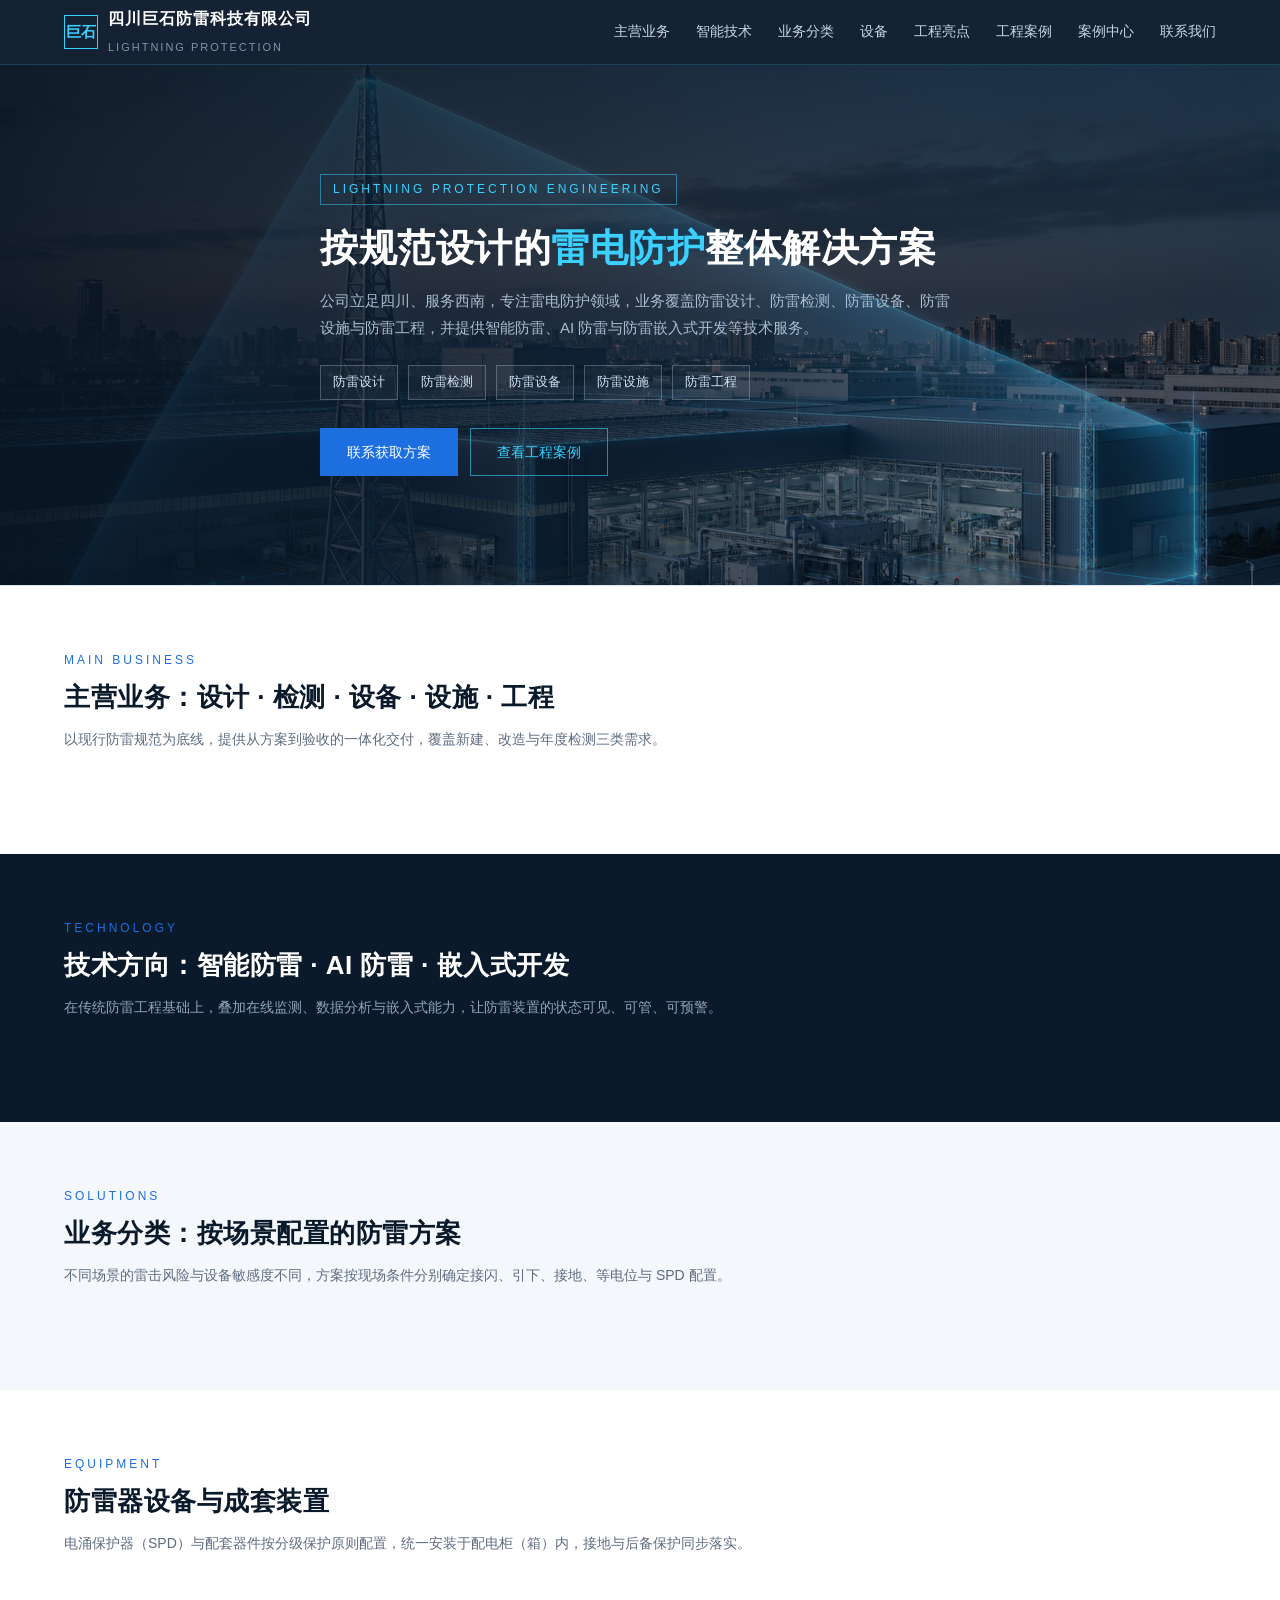
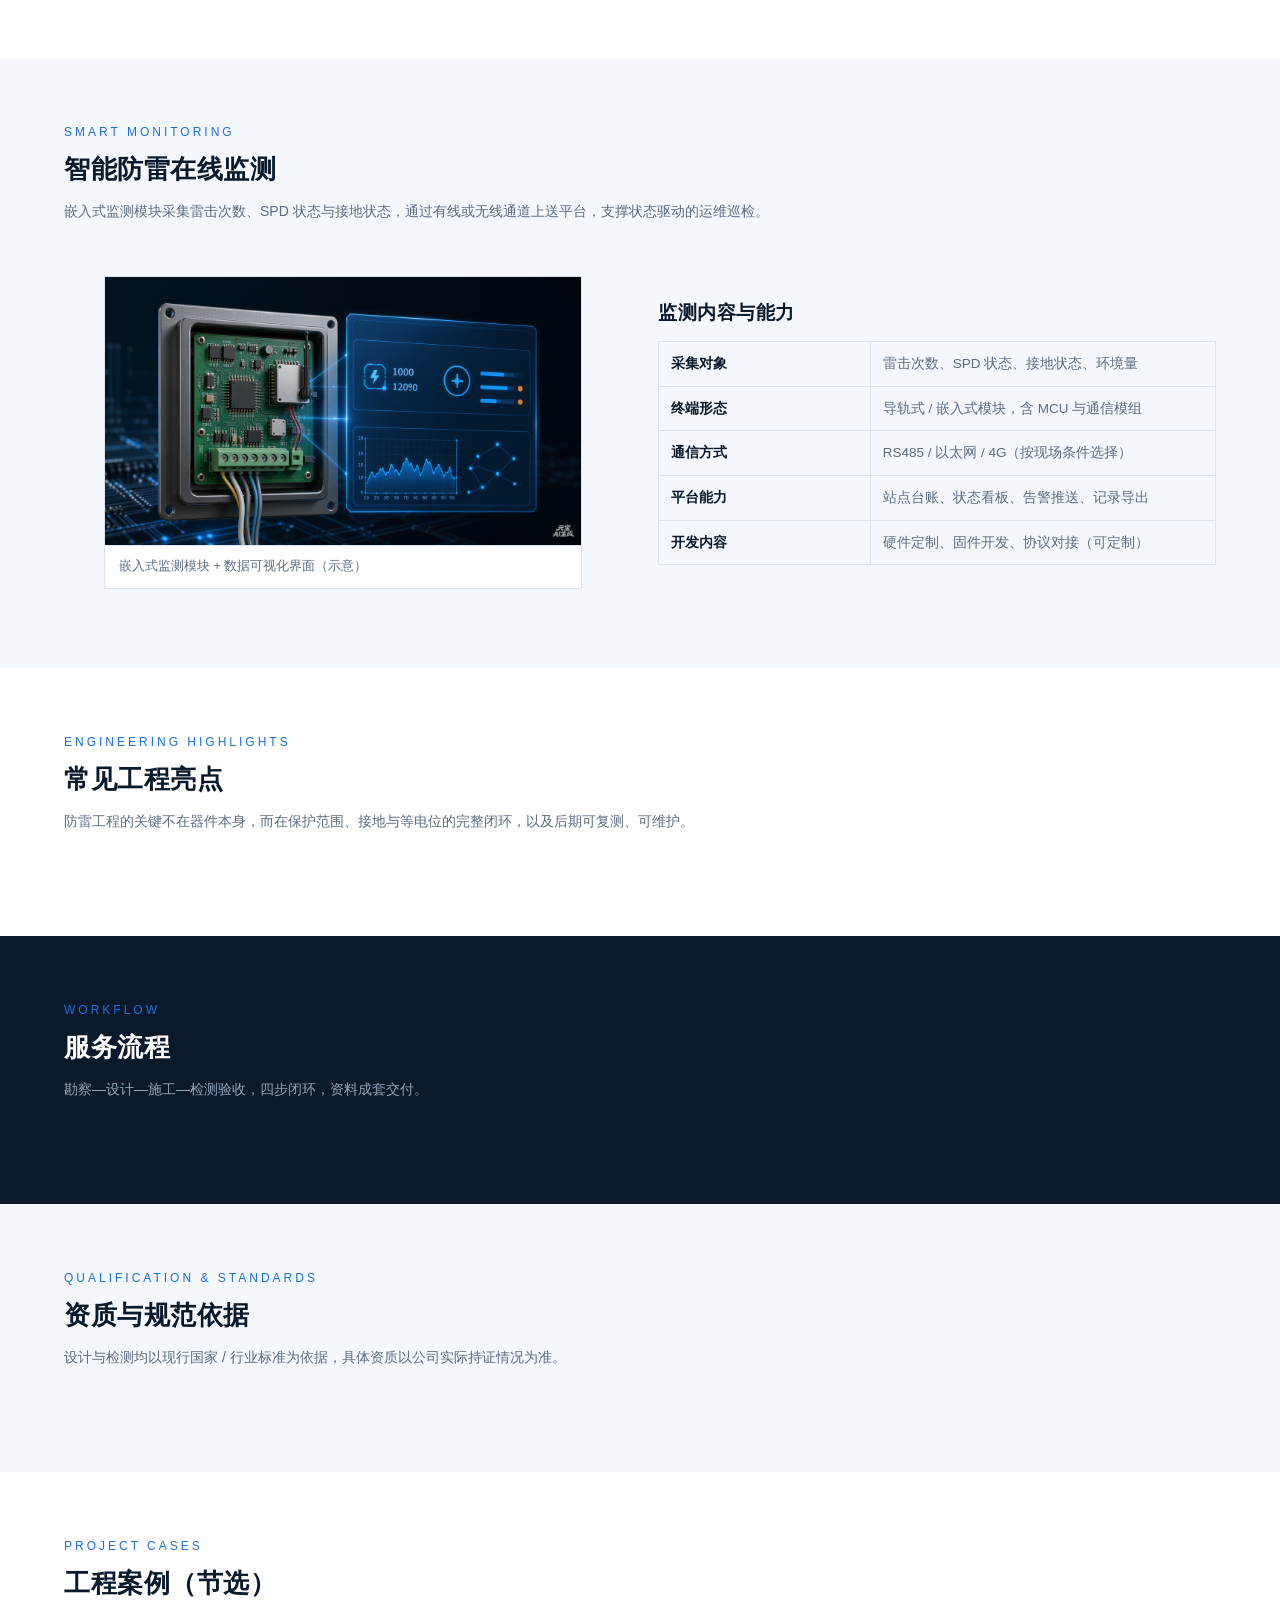
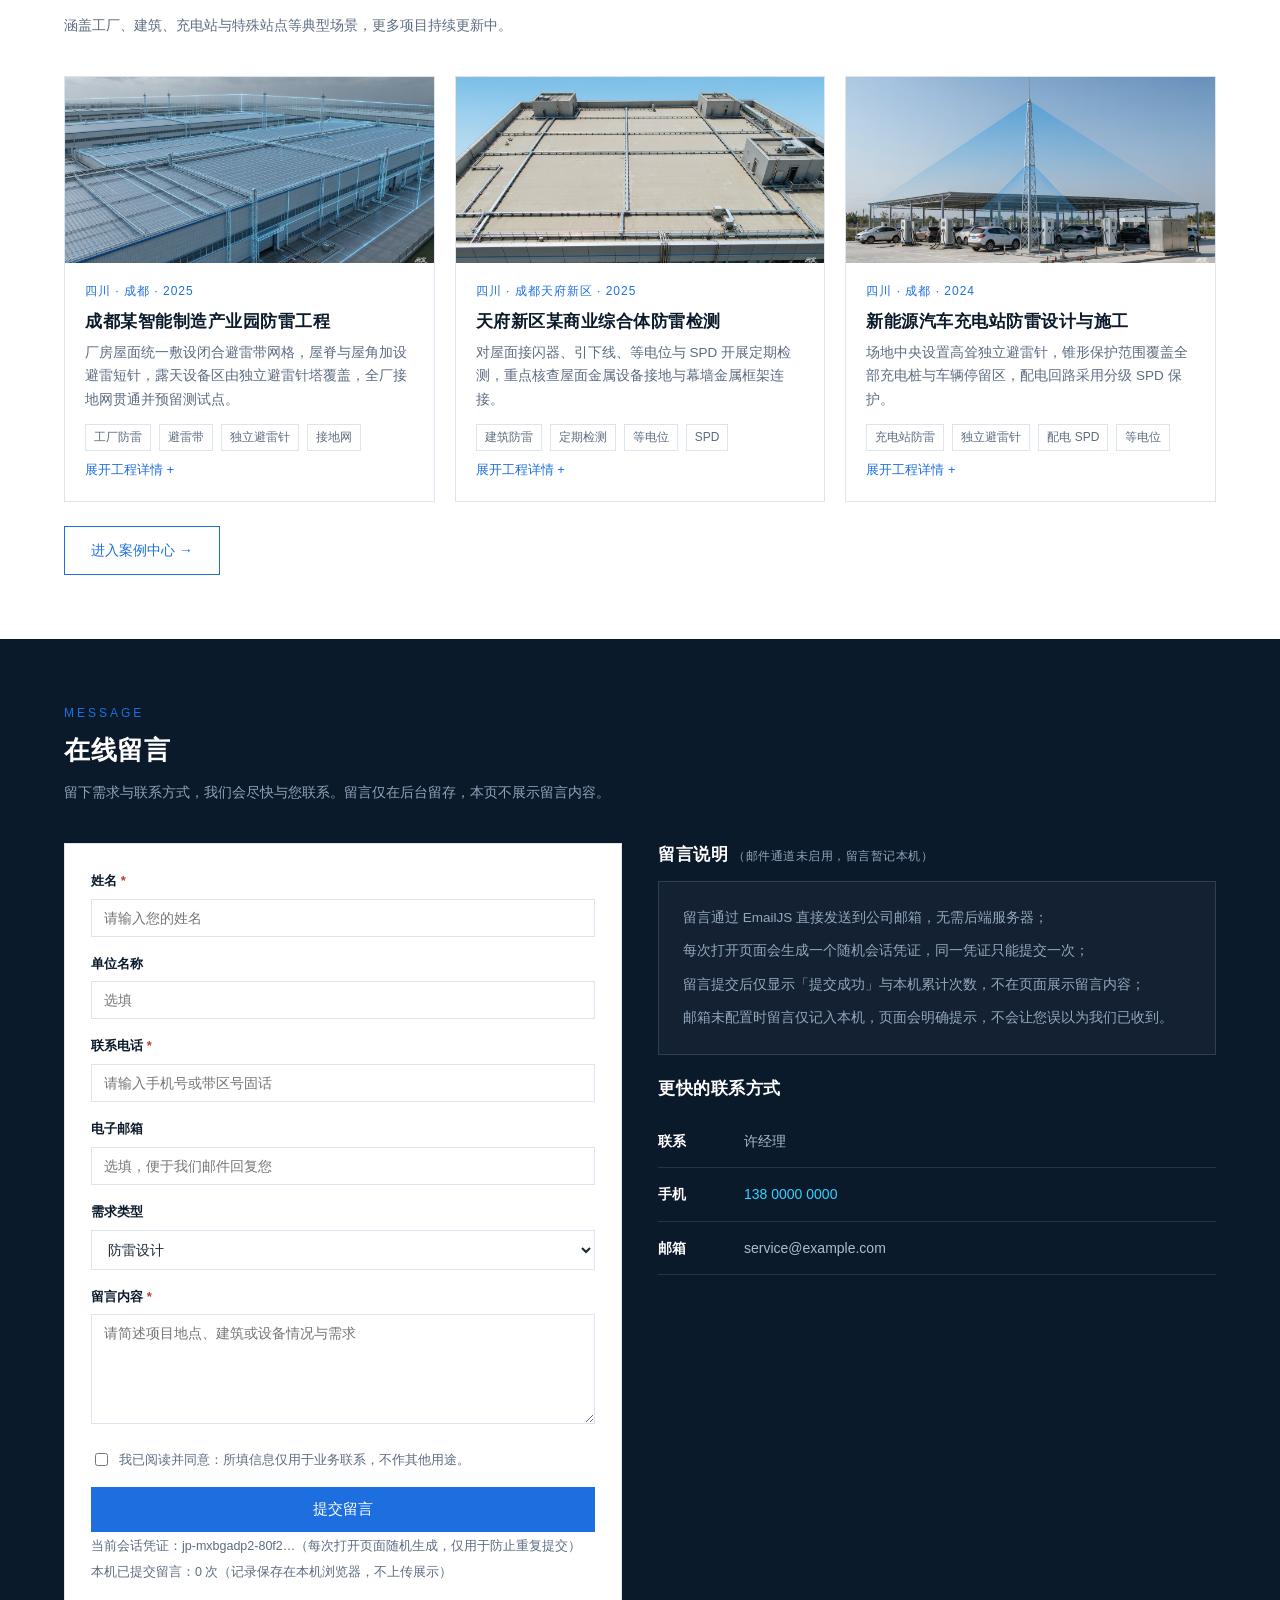
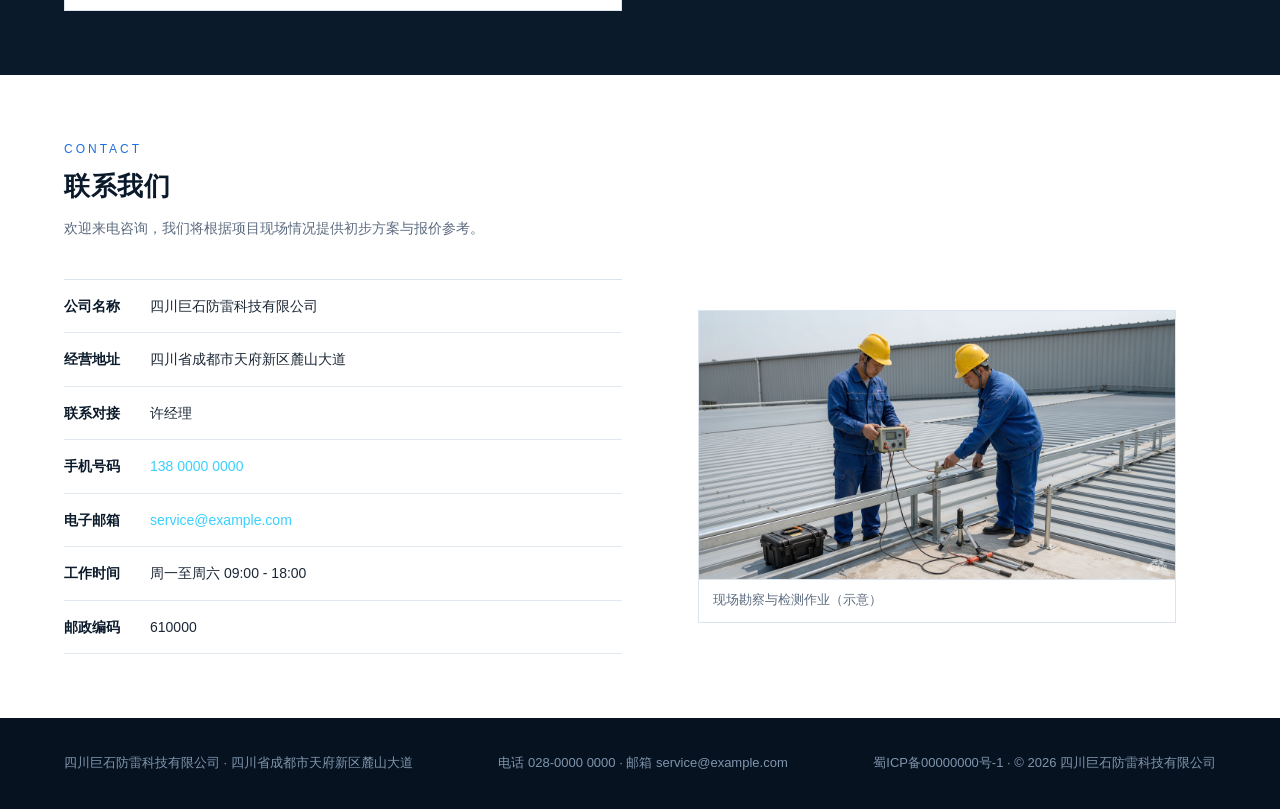
==== commit 0277c255: "Add files via upload" ====
--- a/index.html
+++ b/index.html
@@ -257,7 +257,7 @@
         </ul>
         <h3 style="font-size:17px;color:#fff;margin:22px 0 14px;">更快的联系方式</h3>
         <ul class="contact-list">
-          <li><b>电话</b><span><a data-field="contact.phone" data-href-field="contact.phoneHref" href="tel:+862800000000">028-0000 0000</a></span></li>
+          <li><b>联系</b><span><span data-field="contact.name">许经理</span></li>
           <li><b>手机</b><span><a data-field="contact.mobile" data-href-field="contact.mobileHref" href="tel:+8613800000000">138 0000 0000</a></span></li>
           <li><b>邮箱</b><span data-field="contact.email">service@example.com</span></li>
         </ul>
@@ -279,7 +279,7 @@
         <ul class="contact-list" style="border-top:1px solid var(--line);">
           <li><b style="color:var(--ink);">公司名称</b><span style="color:var(--text);" data-field="company.name">四川巨石防雷科技有限公司</span></li>
           <li><b style="color:var(--ink);">经营地址</b><span style="color:var(--text);" data-field="contact.address">四川省成都市天府新区麓山大道</span></li>
-          <li><b style="color:var(--ink);">联系电话</b><span style="color:var(--text);"><a data-field="contact.phone" data-href-field="contact.phoneHref" href="tel:+862800000000">028-0000 0000</a></span></li>
+          <li><b style="color:var(--ink);">联系对接</b><span style="color:var(--text);" data-field="contact.address">许经理</span></li>
           <li><b style="color:var(--ink);">手机号码</b><span style="color:var(--text);"><a data-field="contact.mobile" data-href-field="contact.mobileHref" href="tel:+8613800000000">138 0000 0000</a></span></li>
           <li><b style="color:var(--ink);">电子邮箱</b><span style="color:var(--text);"><a data-field="contact.email" data-href-field="contact.emailHref" href="mailto:service@example.com">service@example.com</a></span></li>
           <li><b style="color:var(--ink);">工作时间</b><span style="color:var(--text);" data-field="contact.workTime">周一至周六 09:00 - 18:00</span></li>
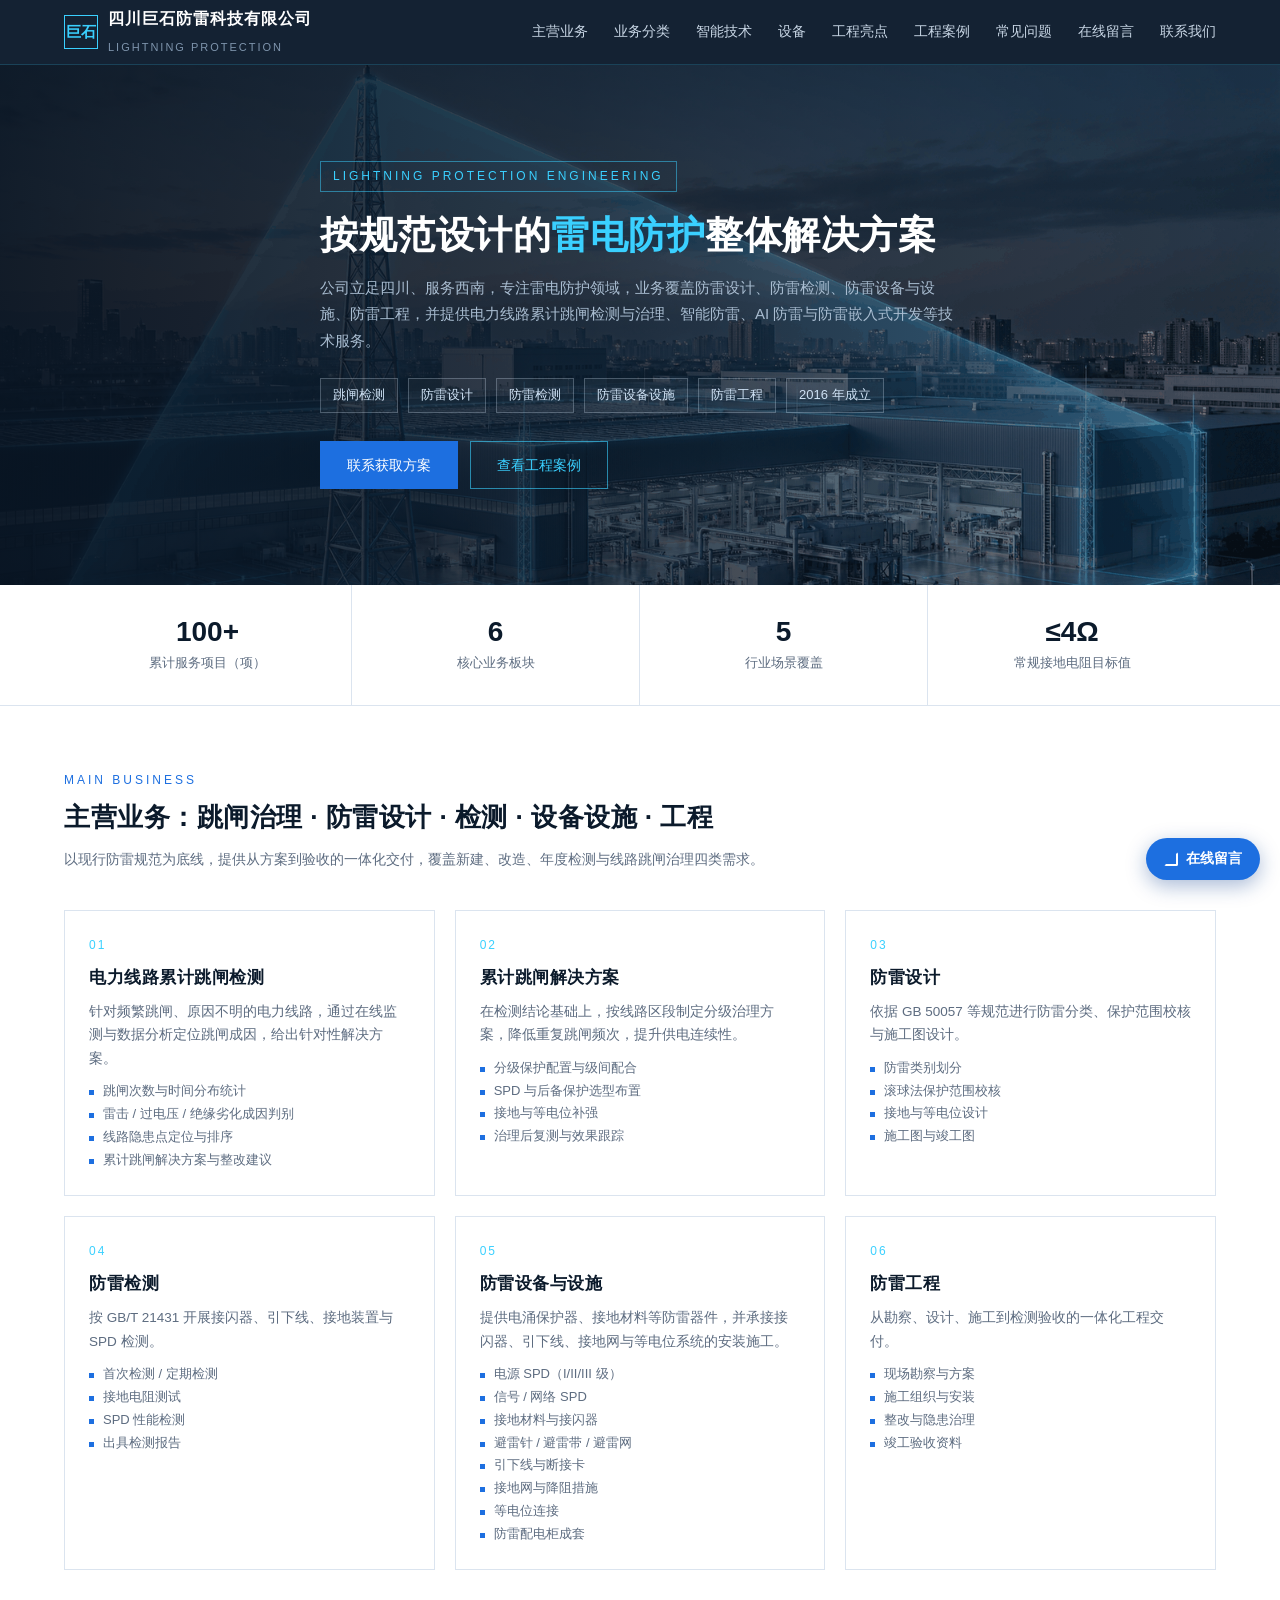
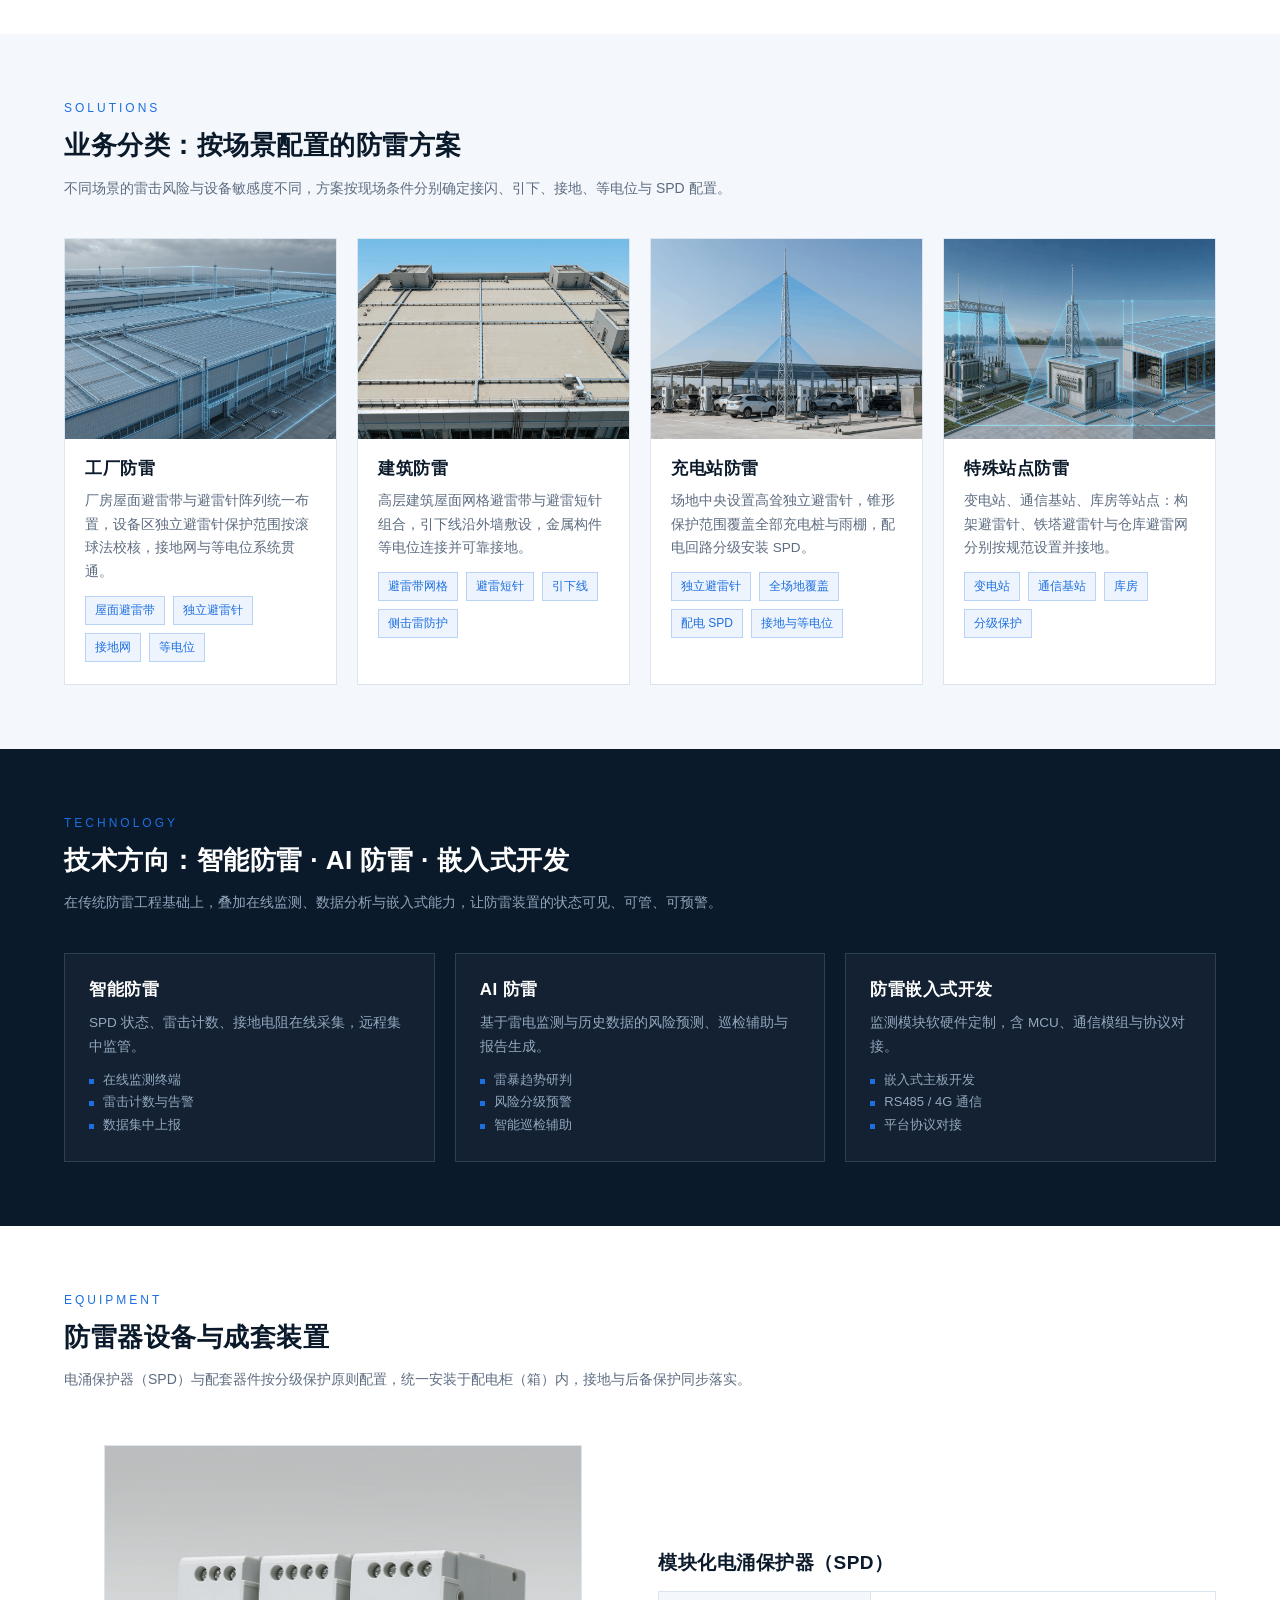
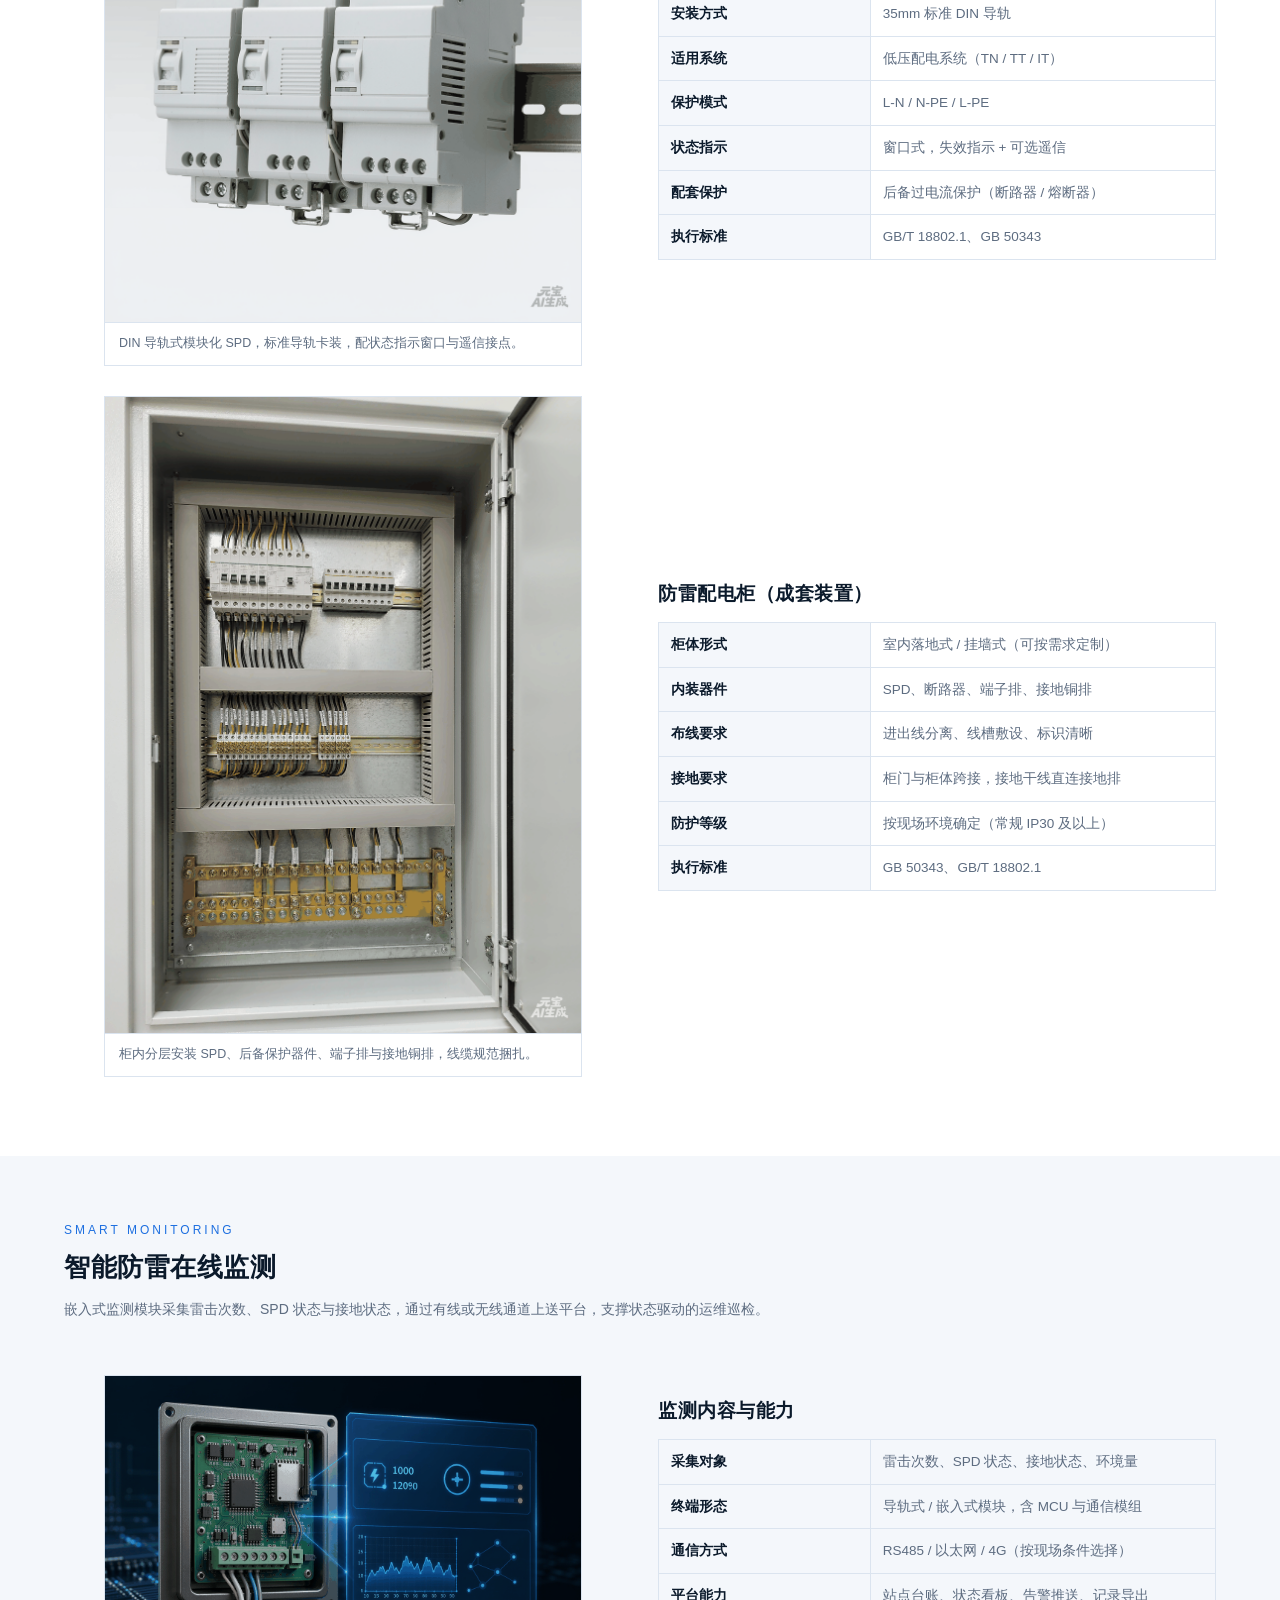
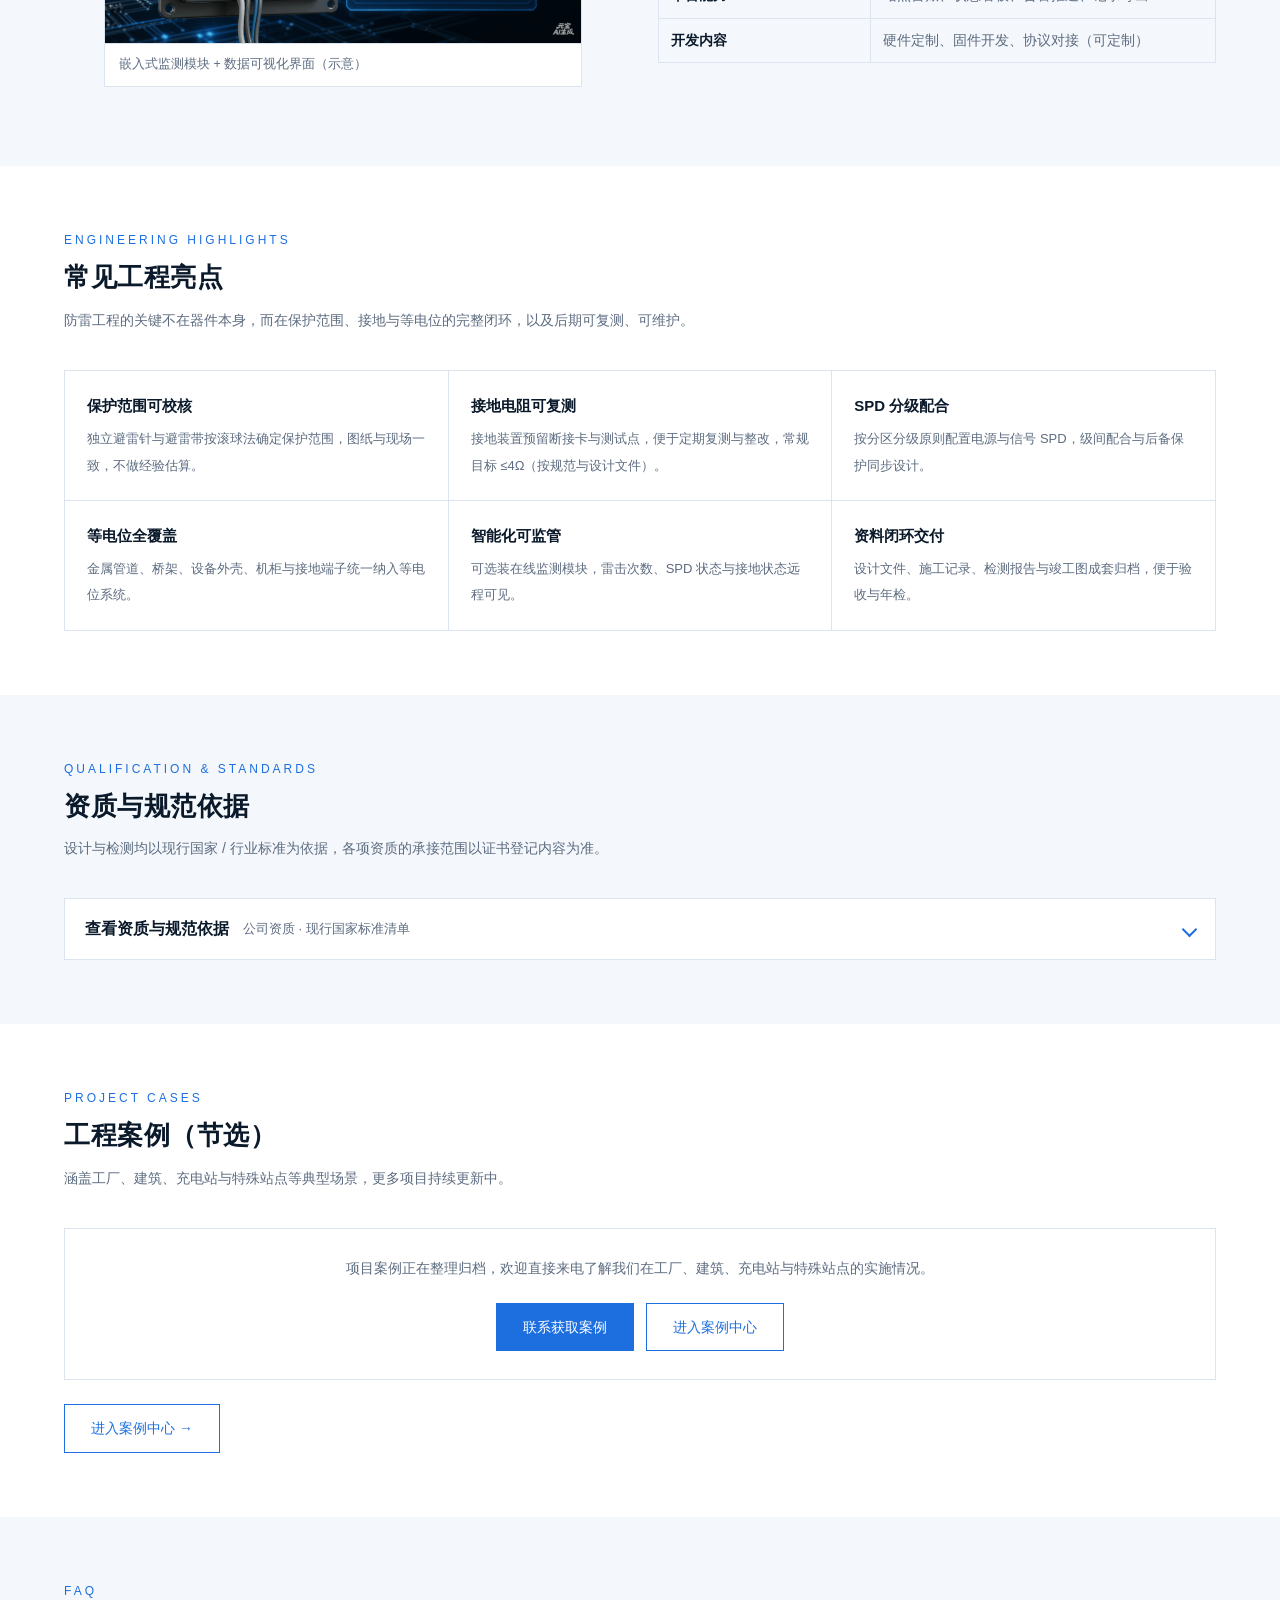
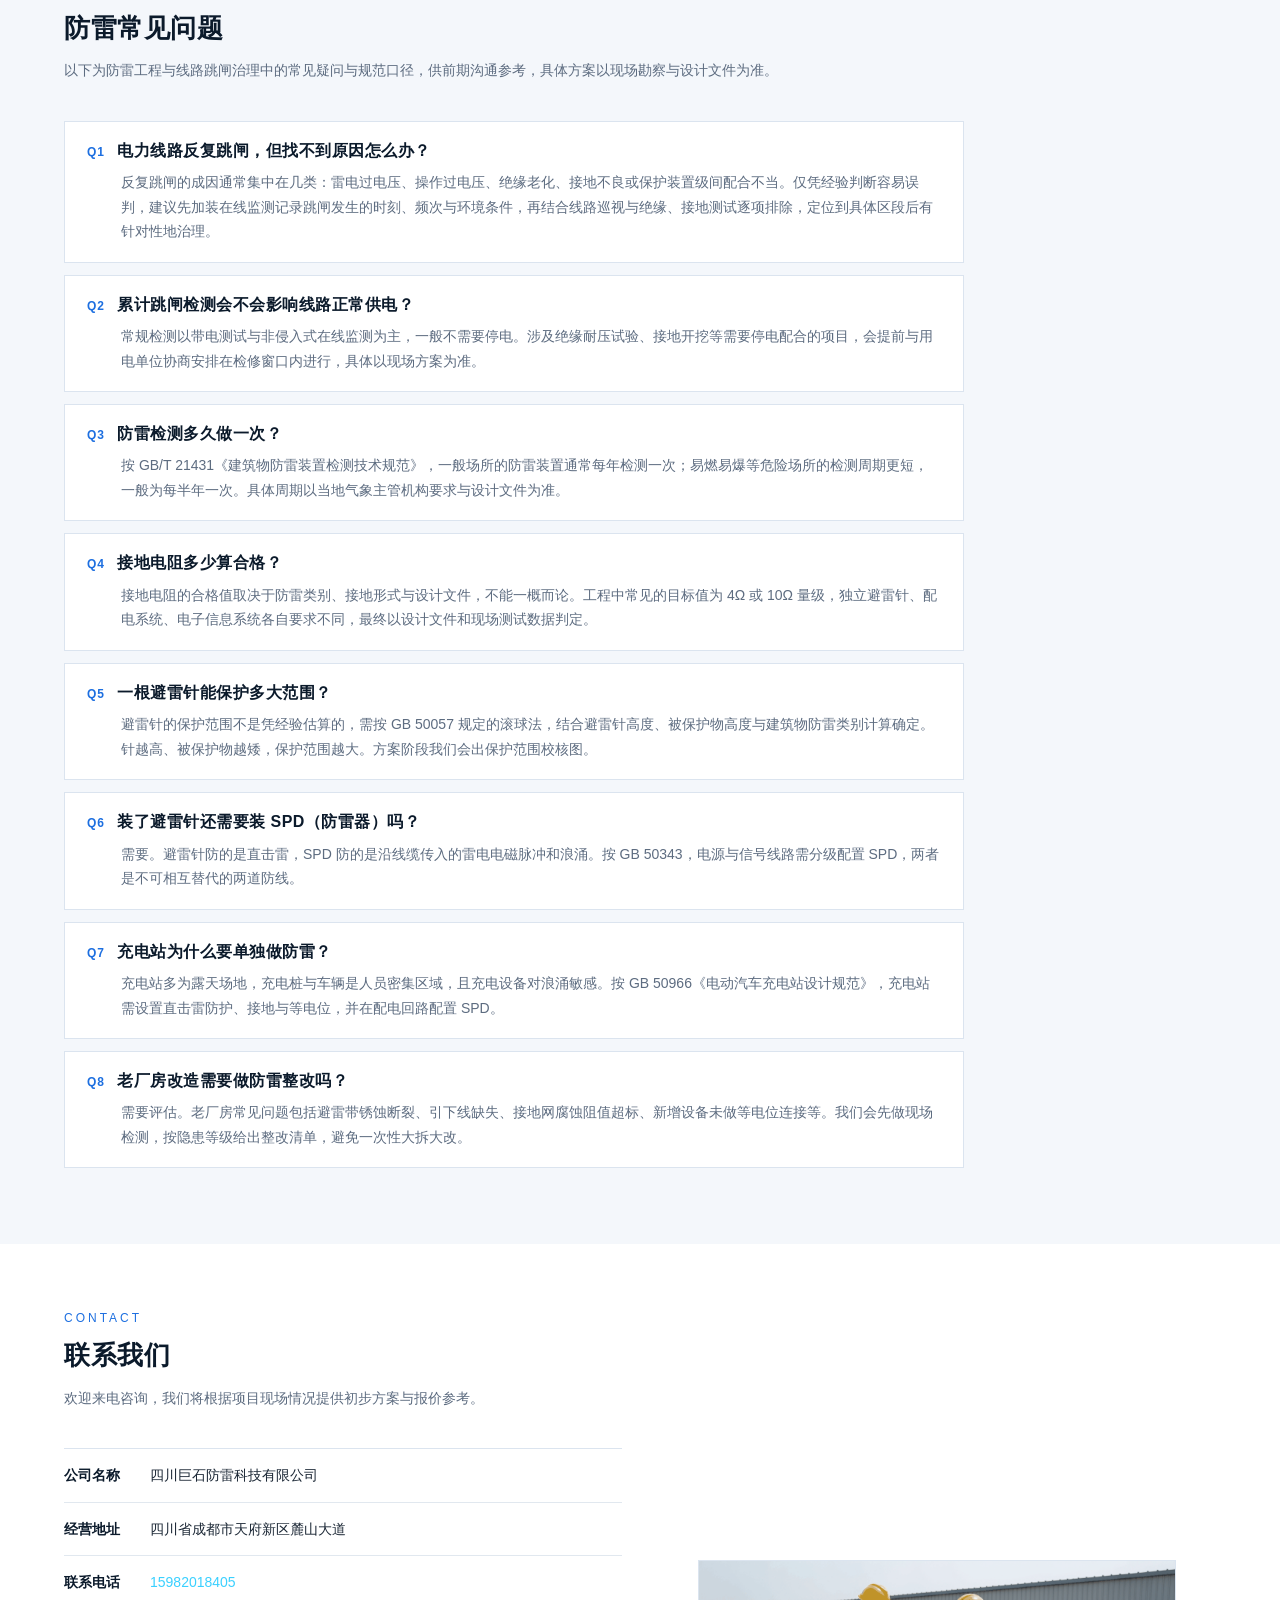
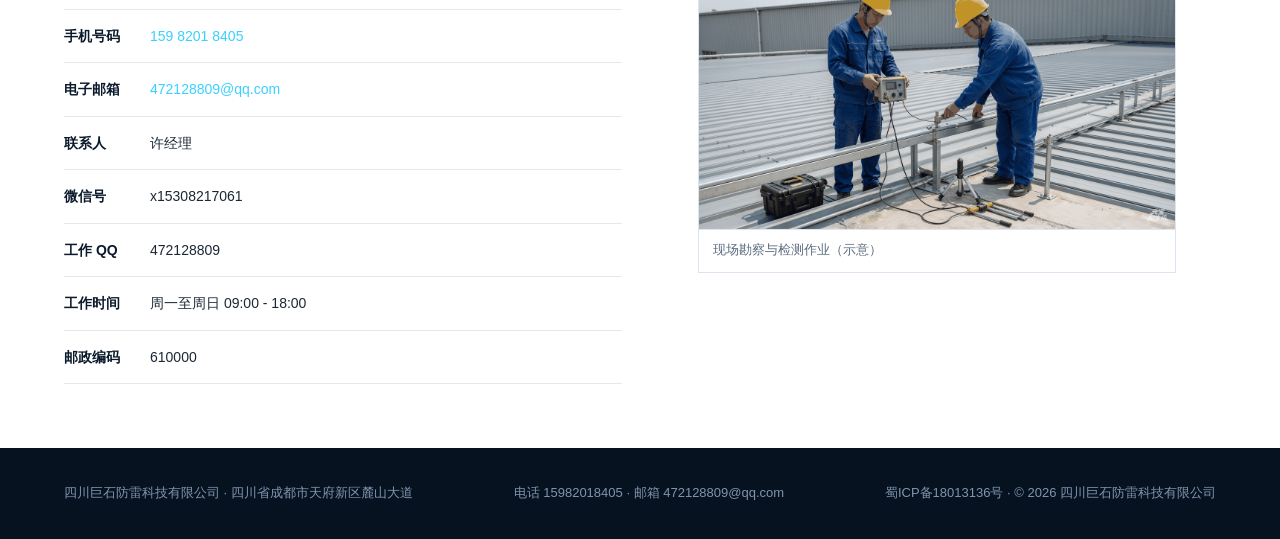
==== commit b78f7f87: "Add files via upload" ====
--- a/index.html
+++ b/index.html
@@ -3,10 +3,232 @@
 <head>
 <meta charset="UTF-8">
 <meta name="viewport" content="width=device-width, initial-scale=1">
-<title>四川巨石防雷科技有限公司 | 防雷设计 · 防雷检测 · 防雷设备 · 防雷设施 · 防雷工程</title>
-<meta name="keywords" content="四川防雷,成都防雷,防雷设计,防雷检测,防雷设备,防雷工程,智能防雷,充电站防雷,工厂防雷,建筑物防雷">
+<title>四川巨石防雷科技有限公司 | 防雷设计 · 防雷检测 · 防雷设备设施 · 防雷工程 · 线路跳闸治理</title>
+<meta name="keywords" content="四川防雷,成都防雷,电力线路跳闸检测,累计跳闸解决方案,防雷设计,防雷检测,防雷设备,防雷工程,智能防雷,充电站防雷,工厂防雷,建筑物防雷">
 <meta name="description" content="四川巨石防雷科技有限公司，提供防雷设计、防雷检测、防雷设备、防雷设施与防雷工程服务，覆盖工厂、建筑、充电站、变电站、基站、库房等场景，并开展智能防雷、AI 防雷与防雷嵌入式开发。">
+<link rel="icon" href="favicon.ico" sizes="any">
+<link rel="apple-touch-icon" href="assets/img/og-logo.png">
 <link rel="stylesheet" href="assets/css/style.css">
+
+<!-- SEO：canonical 与结构化数据静态写入，确保爬虫无需执行 JS 即可读到 -->
+<link rel="canonical" href="https://jsfl.sumstc.com/">
+<meta property="og:type" content="website">
+<meta property="og:site_name" content="四川巨石防雷科技有限公司">
+<meta property="og:locale" content="zh_CN">
+<meta property="og:image" content="https://jsfl.sumstc.com/assets/img/hero-main.png">
+
+<!-- 本地企业 + 服务项目 + 网站 + FAQ 结构化数据 -->
+<script type="application/ld+json">{
+  "@context": "https://schema.org",
+  "@graph": [
+    {
+      "@type": [
+        "LocalBusiness",
+        "ProfessionalService"
+      ],
+      "@id": "https://jsfl.sumstc.com/#organization",
+      "name": "四川巨石防雷科技有限公司",
+      "alternateName": "巨石防雷",
+      "description": "公司立足四川、服务西南，专注雷电防护领域，业务覆盖防雷设计、防雷检测、防雷设备与设施、防雷工程，并提供电力线路累计跳闸检测与治理、智能防雷、AI 防雷与防雷嵌入式开发等技术服务。",
+      "url": "https://jsfl.sumstc.com/",
+      "telephone": "15982018405",
+      "email": "472128809@qq.com",
+      "address": {
+        "@type": "PostalAddress",
+        "streetAddress": "四川省成都市天府新区麓山大道",
+        "addressLocality": "成都市",
+        "addressRegion": "四川省",
+        "addressCountry": "CN",
+        "postalCode": "610000"
+      },
+      "areaServed": [
+        {
+          "@type": "AdministrativeArea",
+          "name": "四川省"
+        },
+        {
+          "@type": "AdministrativeArea",
+          "name": "成都市"
+        }
+      ],
+      "knowsAbout": [
+        "防雷设计",
+        "防雷检测",
+        "防雷设备",
+        "防雷设施",
+        "防雷工程",
+        "智能防雷",
+        "充电站防雷",
+        "建筑物防雷"
+      ],
+      "openingHours": "周一至周日 09:00 - 18:00"
+    },
+    {
+      "@type": "WebSite",
+      "@id": "https://jsfl.sumstc.com/#website",
+      "url": "https://jsfl.sumstc.com/",
+      "name": "四川巨石防雷科技有限公司",
+      "inLanguage": "zh-CN",
+      "publisher": {
+        "@id": "https://jsfl.sumstc.com/#organization"
+      }
+    },
+    {
+      "@type": "FAQPage",
+      "@id": "https://jsfl.sumstc.com/#faq",
+      "mainEntity": [
+        {
+          "@type": "Question",
+          "name": "电力线路反复跳闸，但找不到原因怎么办？",
+          "acceptedAnswer": {
+            "@type": "Answer",
+            "text": "反复跳闸的成因通常集中在几类：雷电过电压、操作过电压、绝缘老化、接地不良或保护装置级间配合不当。仅凭经验判断容易误判，建议先加装在线监测记录跳闸发生的时刻、频次与环境条件，再结合线路巡视与绝缘、接地测试逐项排除，定位到具体区段后有针对性地治理。"
+          }
+        },
+        {
+          "@type": "Question",
+          "name": "累计跳闸检测会不会影响线路正常供电？",
+          "acceptedAnswer": {
+            "@type": "Answer",
+            "text": "常规检测以带电测试与非侵入式在线监测为主，一般不需要停电。涉及绝缘耐压试验、接地开挖等需要停电配合的项目，会提前与用电单位协商安排在检修窗口内进行，具体以现场方案为准。"
+          }
+        },
+        {
+          "@type": "Question",
+          "name": "防雷检测多久做一次？",
+          "acceptedAnswer": {
+            "@type": "Answer",
+            "text": "按 GB/T 21431《建筑物防雷装置检测技术规范》，一般场所的防雷装置通常每年检测一次；易燃易爆等危险场所的检测周期更短，一般为每半年一次。具体周期以当地气象主管机构要求与设计文件为准。"
+          }
+        },
+        {
+          "@type": "Question",
+          "name": "接地电阻多少算合格？",
+          "acceptedAnswer": {
+            "@type": "Answer",
+            "text": "接地电阻的合格值取决于防雷类别、接地形式与设计文件，不能一概而论。工程中常见的目标值为 4Ω 或 10Ω 量级，独立避雷针、配电系统、电子信息系统各自要求不同，最终以设计文件和现场测试数据判定。"
+          }
+        },
+        {
+          "@type": "Question",
+          "name": "一根避雷针能保护多大范围？",
+          "acceptedAnswer": {
+            "@type": "Answer",
+            "text": "避雷针的保护范围不是凭经验估算的，需按 GB 50057 规定的滚球法，结合避雷针高度、被保护物高度与建筑物防雷类别计算确定。针越高、被保护物越矮，保护范围越大。方案阶段我们会出保护范围校核图。"
+          }
+        },
+        {
+          "@type": "Question",
+          "name": "装了避雷针还需要装 SPD（防雷器）吗？",
+          "acceptedAnswer": {
+            "@type": "Answer",
+            "text": "需要。避雷针防的是直击雷，SPD 防的是沿线缆传入的雷电电磁脉冲和浪涌。按 GB 50343，电源与信号线路需分级配置 SPD，两者是不可相互替代的两道防线。"
+          }
+        },
+        {
+          "@type": "Question",
+          "name": "充电站为什么要单独做防雷？",
+          "acceptedAnswer": {
+            "@type": "Answer",
+            "text": "充电站多为露天场地，充电桩与车辆是人员密集区域，且充电设备对浪涌敏感。按 GB 50966《电动汽车充电站设计规范》，充电站需设置直击雷防护、接地与等电位，并在配电回路配置 SPD。"
+          }
+        },
+        {
+          "@type": "Question",
+          "name": "老厂房改造需要做防雷整改吗？",
+          "acceptedAnswer": {
+            "@type": "Answer",
+            "text": "需要评估。老厂房常见问题包括避雷带锈蚀断裂、引下线缺失、接地网腐蚀阻值超标、新增设备未做等电位连接等。我们会先做现场检测，按隐患等级给出整改清单，避免一次性大拆大改。"
+          }
+        }
+      ]
+    },
+    {
+      "@type": "Service",
+      "@id": "https://jsfl.sumstc.com/#service-",
+      "name": "电力线路累计跳闸检测",
+      "serviceType": "电力线路累计跳闸检测",
+      "description": "针对频繁跳闸、原因不明的电力线路，通过在线监测与数据分析定位跳闸成因，给出针对性解决方案。",
+      "provider": {
+        "@id": "https://jsfl.sumstc.com/#organization"
+      },
+      "areaServed": {
+        "@type": "AdministrativeArea",
+        "name": "四川省、成都市"
+      }
+    },
+    {
+      "@type": "Service",
+      "@id": "https://jsfl.sumstc.com/#service-",
+      "name": "累计跳闸解决方案",
+      "serviceType": "累计跳闸解决方案",
+      "description": "在检测结论基础上，按线路区段制定分级治理方案，降低重复跳闸频次，提升供电连续性。",
+      "provider": {
+        "@id": "https://jsfl.sumstc.com/#organization"
+      },
+      "areaServed": {
+        "@type": "AdministrativeArea",
+        "name": "四川省、成都市"
+      }
+    },
+    {
+      "@type": "Service",
+      "@id": "https://jsfl.sumstc.com/#service-",
+      "name": "防雷设计",
+      "serviceType": "防雷设计",
+      "description": "依据 GB 50057 等规范进行防雷分类、保护范围校核与施工图设计。",
+      "provider": {
+        "@id": "https://jsfl.sumstc.com/#organization"
+      },
+      "areaServed": {
+        "@type": "AdministrativeArea",
+        "name": "四川省、成都市"
+      }
+    },
+    {
+      "@type": "Service",
+      "@id": "https://jsfl.sumstc.com/#service-",
+      "name": "防雷检测",
+      "serviceType": "防雷检测",
+      "description": "按 GB/T 21431 开展接闪器、引下线、接地装置与 SPD 检测。",
+      "provider": {
+        "@id": "https://jsfl.sumstc.com/#organization"
+      },
+      "areaServed": {
+        "@type": "AdministrativeArea",
+        "name": "四川省、成都市"
+      }
+    },
+    {
+      "@type": "Service",
+      "@id": "https://jsfl.sumstc.com/#service-",
+      "name": "防雷设备与设施",
+      "serviceType": "防雷设备与设施",
+      "description": "提供电涌保护器、接地材料等防雷器件，并承接接闪器、引下线、接地网与等电位系统的安装施工。",
+      "provider": {
+        "@id": "https://jsfl.sumstc.com/#organization"
+      },
+      "areaServed": {
+        "@type": "AdministrativeArea",
+        "name": "四川省、成都市"
+      }
+    },
+    {
+      "@type": "Service",
+      "@id": "https://jsfl.sumstc.com/#service-",
+      "name": "防雷工程",
+      "serviceType": "防雷工程",
+      "description": "从勘察、设计、施工到检测验收的一体化工程交付。",
+      "provider": {
+        "@id": "https://jsfl.sumstc.com/#organization"
+      },
+      "areaServed": {
+        "@type": "AdministrativeArea",
+        "name": "四川省、成都市"
+      }
+    }
+  ]
+}</script>
 </head>
 <body>
 
@@ -23,12 +245,13 @@
     <button class="nav-toggle" type="button">菜单</button>
     <nav class="menu" id="main-menu">
       <a href="#business">主营业务</a>
+      <a href="#solutions">业务分类</a>
       <a href="#smart-tech">智能技术</a>
-      <a href="#solutions">业务分类</a>
       <a href="#products">设备</a>
       <a href="#highlights">工程亮点</a>
       <a href="#cases">工程案例</a>
-      <a href="cases.html">案例中心</a>
+      <a href="#faq">常见问题</a>
+      <a href="#message">在线留言</a>
       <a href="#contact">联系我们</a>
     </nav>
   </div>
@@ -44,9 +267,10 @@
         <div class="hero-text">
           <span class="hero-tag">LIGHTNING PROTECTION ENGINEERING</span>
           <h1>按规范设计的<em>雷电防护</em>整体解决方案</h1>
-          <p class="hero-desc" data-field="company.intro">公司立足四川、服务西南，专注雷电防护领域，业务覆盖防雷设计、防雷检测、防雷设备、防雷设施与防雷工程，并提供智能防雷、AI 防雷与防雷嵌入式开发等技术服务。</p>
+          <p class="hero-desc" data-field="company.intro">公司立足四川、服务西南，专注雷电防护领域，业务覆盖防雷设计、防雷检测、防雷设备与设施、防雷工程，并提供电力线路累计跳闸检测与治理、智能防雷、AI 防雷与防雷嵌入式开发等技术服务。</p>
           <div class="hero-keys">
-            <span>防雷设计</span><span>防雷检测</span><span>防雷设备</span><span>防雷设施</span><span>防雷工程</span>
+            <span>跳闸检测</span><span>防雷设计</span><span>防雷检测</span><span>防雷设备设施</span><span>防雷工程</span>
+            <span data-field="company.foundYear" data-suffix=" 年成立">2016 年成立</span>
           </div>
           <div class="btn-row">
             <a class="btn" href="#contact">联系获取方案</a>
@@ -70,10 +294,22 @@
   <div class="wrap">
     <div class="head">
       <div class="kicker">MAIN BUSINESS</div>
-      <h2>主营业务：设计 · 检测 · 设备 · 设施 · 工程</h2>
-      <p>以现行防雷规范为底线，提供从方案到验收的一体化交付，覆盖新建、改造与年度检测三类需求。</p>
+      <h2>主营业务：跳闸治理 · 防雷设计 · 检测 · 设备设施 · 工程</h2>
+      <p>以现行防雷规范为底线，提供从方案到验收的一体化交付，覆盖新建、改造、年度检测与线路跳闸治理四类需求。</p>
     </div>
     <div class="grid g3" id="main-biz-list"></div>
+  </div>
+</section>
+
+<!-- ============ 业务分类 ============ -->
+<section class="section section-alt" id="solutions">
+  <div class="wrap">
+    <div class="head">
+      <div class="kicker">SOLUTIONS</div>
+      <h2>业务分类：按场景配置的防雷方案</h2>
+      <p>不同场景的雷击风险与设备敏感度不同，方案按现场条件分别确定接闪、引下、接地、等电位与 SPD 配置。</p>
+    </div>
+    <div class="grid g4" id="solutions-list"></div>
   </div>
 </section>
 
@@ -86,18 +322,6 @@
       <p>在传统防雷工程基础上，叠加在线监测、数据分析与嵌入式能力，让防雷装置的状态可见、可管、可预警。</p>
     </div>
     <div class="grid g3" id="sub-biz-list"></div>
-  </div>
-</section>
-
-<!-- ============ 业务分类 ============ -->
-<section class="section section-alt" id="solutions">
-  <div class="wrap">
-    <div class="head">
-      <div class="kicker">SOLUTIONS</div>
-      <h2>业务分类：按场景配置的防雷方案</h2>
-      <p>不同场景的雷击风险与设备敏感度不同，方案按现场条件分别确定接闪、引下、接地、等电位与 SPD 配置。</p>
-    </div>
-    <div class="grid g4" id="solutions-list"></div>
   </div>
 </section>
 
@@ -152,32 +376,31 @@
   </div>
 </section>
 
-<!-- ============ 服务流程 ============ -->
-<section class="section section-dark" id="process">
-  <div class="wrap">
-    <div class="head">
-      <div class="kicker">WORKFLOW</div>
-      <h2>服务流程</h2>
-      <p>勘察—设计—施工—检测验收，四步闭环，资料成套交付。</p>
-    </div>
-    <div id="process-list"></div>
-  </div>
-</section>
-
 <!-- ============ 资质与规范 ============ -->
 <section class="section section-alt" id="qualifications">
   <div class="wrap">
     <div class="head">
       <div class="kicker">QUALIFICATION &amp; STANDARDS</div>
       <h2>资质与规范依据</h2>
-      <p>设计与检测均以现行国家 / 行业标准为依据，具体资质以公司实际持证情况为准。</p>
-    </div>
-    <div id="qual-list"></div>
-    <div id="std-list" style="margin-top:28px;"></div>
-  </div>
-</section>
-
-<!-- ============ 案例预览 ============ -->
+      <p>设计与检测均以现行国家 / 行业标准为依据，各项资质的承接范围以证书登记内容为准。</p>
+    </div>
+    <!-- 资质与规范默认折叠：内容仍在 DOM 中，爬虫可正常抓取；访客按需展开，页面更清爽。
+         注意：不要给 <details> 加 hidden 或 display:none，那样会导致爬虫抓不到。 -->
+    <details class="fold" id="qual-fold">
+      <summary>
+        <span class="fold-title">查看资质与规范依据</span>
+        <span class="fold-hint">公司资质 · 现行国家标准清单</span>
+        <span class="fold-icon" aria-hidden="true"></span>
+      </summary>
+      <div class="fold-body">
+        <div id="qual-list"></div>
+        <div id="std-list" style="margin-top:24px;"></div>
+      </div>
+    </details>
+  </div>
+</section>
+
+<!-- ============ 工程案例 ============ -->
 <section class="section" id="cases">
   <div class="wrap">
     <div class="head">
@@ -192,77 +415,15 @@
   </div>
 </section>
 
-<!-- ============ 留言 ============ -->
-<section class="section section-dark" id="message">
-  <div class="wrap">
-    <div class="head">
-      <div class="kicker">MESSAGE</div>
-      <h2>在线留言</h2>
-      <p>留下需求与联系方式，我们会尽快与您联系。留言仅在后台留存，本页不展示留言内容。</p>
-    </div>
-    <div class="form-wrap">
-      <form class="form" id="msg-form" novalidate>
-        <div class="frow" id="row-name">
-          <label for="f-name">姓名 <i>*</i></label>
-          <input id="f-name" name="name" type="text" maxlength="30" placeholder="请输入您的姓名">
-          <div class="err">请填写姓名（2-30 字）</div>
-        </div>
-        <div class="frow">
-          <label for="f-org">单位名称</label>
-          <input id="f-org" name="org" type="text" maxlength="60" placeholder="选填">
-        </div>
-        <div class="frow" id="row-phone">
-          <label for="f-phone">联系电话 <i>*</i></label>
-          <input id="f-phone" name="phone" type="text" maxlength="20" placeholder="请输入手机号或带区号固话">
-          <div class="err">请填写有效的联系电话（手机号或带区号的固话）</div>
-        </div>
-        <div class="frow" id="row-email">
-          <label for="f-email">电子邮箱</label>
-          <input id="f-email" name="email" type="text" maxlength="60" placeholder="选填，便于我们邮件回复您">
-          <div class="err">邮箱格式不正确（可留空）</div>
-        </div>
-        <div class="frow">
-          <label for="f-need">需求类型</label>
-          <select id="f-need" name="need">
-            <option value="防雷设计">防雷设计</option>
-            <option value="防雷检测">防雷检测</option>
-            <option value="防雷设备">防雷设备</option>
-            <option value="防雷设施">防雷设施</option>
-            <option value="防雷工程">防雷工程</option>
-            <option value="智能防雷">智能防雷 / AI 防雷 / 嵌入式开发</option>
-            <option value="其他">其他</option>
-          </select>
-        </div>
-        <div class="frow" id="row-content">
-          <label for="f-content">留言内容 <i>*</i></label>
-          <textarea id="f-content" name="content" maxlength="500" placeholder="请简述项目地点、建筑或设备情况与需求"></textarea>
-          <div class="err">留言内容请控制在 5-500 字</div>
-        </div>
-        <div class="consent">
-          <input id="f-consent" name="consent" type="checkbox">
-          <label for="f-consent" style="font-weight:400;">我已阅读并同意：所填信息仅用于业务联系，不作其他用途。</label>
-        </div>
-        <button class="btn submit" type="submit">提交留言</button>
-        <p class="fnote">当前会话凭证：<span id="msg-token">—</span>（每次打开页面随机生成，仅用于防止重复提交）</p>
-        <p class="fnote" id="msg-token-hint">本机已提交留言：<span id="msg-count">0</span> 次（记录保存在本机浏览器，不上传展示）</p>
-        <div class="result" id="msg-result"></div>
-      </form>
-      <div>
-        <h3 style="font-size:17px;color:#fff;margin-bottom:14px;">留言说明 <span id="mail-status" style="font-size:12px;color:#8fa4bb;font-weight:400;"></span></h3>
-        <ul class="card" style="border-color:rgba(120,150,180,.25);background:rgba(255,255,255,.03);">
-          <li style="color:#93a8bf;font-size:13.5px;">留言通过 EmailJS 直接发送到公司邮箱，无需后端服务器；</li>
-          <li style="color:#93a8bf;font-size:13.5px;">每次打开页面会生成一个随机会话凭证，同一凭证只能提交一次；</li>
-          <li style="color:#93a8bf;font-size:13.5px;">留言提交后仅显示「提交成功」与本机累计次数，不在页面展示留言内容；</li>
-          <li style="color:#93a8bf;font-size:13.5px;">邮箱未配置时留言仅记入本机，页面会明确提示，不会让您误以为我们已收到。</li>
-        </ul>
-        <h3 style="font-size:17px;color:#fff;margin:22px 0 14px;">更快的联系方式</h3>
-        <ul class="contact-list">
-          <li><b>联系</b><span><span data-field="contact.name">许经理</span></li>
-          <li><b>手机</b><span><a data-field="contact.mobile" data-href-field="contact.mobileHref" href="tel:+8613800000000">138 0000 0000</a></span></li>
-          <li><b>邮箱</b><span data-field="contact.email">service@example.com</span></li>
-        </ul>
-      </div>
-    </div>
+<!-- ============ 常见问题 ============ -->
+<section class="section section-alt" id="faq">
+  <div class="wrap">
+    <div class="head">
+      <div class="kicker">FAQ</div>
+      <h2>防雷常见问题</h2>
+      <p>以下为防雷工程与线路跳闸治理中的常见疑问与规范口径，供前期沟通参考，具体方案以现场勘察与设计文件为准。</p>
+    </div>
+    <div class="faq" id="faq-list"></div>
   </div>
 </section>
 
@@ -279,10 +440,13 @@
         <ul class="contact-list" style="border-top:1px solid var(--line);">
           <li><b style="color:var(--ink);">公司名称</b><span style="color:var(--text);" data-field="company.name">四川巨石防雷科技有限公司</span></li>
           <li><b style="color:var(--ink);">经营地址</b><span style="color:var(--text);" data-field="contact.address">四川省成都市天府新区麓山大道</span></li>
-          <li><b style="color:var(--ink);">联系对接</b><span style="color:var(--text);" data-field="contact.address">许经理</span></li>
-          <li><b style="color:var(--ink);">手机号码</b><span style="color:var(--text);"><a data-field="contact.mobile" data-href-field="contact.mobileHref" href="tel:+8613800000000">138 0000 0000</a></span></li>
-          <li><b style="color:var(--ink);">电子邮箱</b><span style="color:var(--text);"><a data-field="contact.email" data-href-field="contact.emailHref" href="mailto:service@example.com">service@example.com</a></span></li>
-          <li><b style="color:var(--ink);">工作时间</b><span style="color:var(--text);" data-field="contact.workTime">周一至周六 09:00 - 18:00</span></li>
+          <li><b style="color:var(--ink);">联系电话</b><span style="color:var(--text);"><a data-field="contact.phone" data-href-field="contact.phoneHref" href="tel:+8615982018405">15982018405</a></span></li>
+          <li><b style="color:var(--ink);">手机号码</b><span style="color:var(--text);"><a data-field="contact.mobile" data-href-field="contact.mobileHref" href="tel:+8615982018405">159 8201 8405</a></span></li>
+          <li><b style="color:var(--ink);">电子邮箱</b><span style="color:var(--text);"><a data-field="contact.email" data-href-field="contact.emailHref" href="mailto:472128809@qq.com">472128809@qq.com</a></span></li>
+          <li><b style="color:var(--ink);">联系人</b><span style="color:var(--text);" data-field="contact.contactPerson">许经理</span></li>
+          <li><b style="color:var(--ink);">微信号</b><span style="color:var(--text);" data-field="contact.wechat">x15308217061</span></li>
+          <li><b style="color:var(--ink);">工作 QQ</b><span style="color:var(--text);" data-field="contact.qq">472128809</span></li>
+          <li><b style="color:var(--ink);">工作时间</b><span style="color:var(--text);" data-field="contact.workTime">周一至周日 09:00 - 18:00</span></li>
           <li><b style="color:var(--ink);">邮政编码</b><span style="color:var(--text);" data-field="contact.postcode">610000</span></li>
         </ul>
       </div>
@@ -302,15 +466,102 @@
       <span data-field="contact.address">四川省成都市天府新区麓山大道</span>
     </div>
     <div>
-      电话 <a data-field="contact.phone" data-href-field="contact.phoneHref" href="tel:+862800000000">028-0000 0000</a> ·
-      邮箱 <a data-field="contact.email" data-href-field="contact.emailHref" href="mailto:service@example.com">service@example.com</a>
+      电话 <a data-field="contact.phone" data-href-field="contact.phoneHref" href="tel:+8615982018405">15982018405</a> ·
+      邮箱 <a data-field="contact.email" data-href-field="contact.emailHref" href="mailto:472128809@qq.com">472128809@qq.com</a>
     </div>
     <div>
-      <span data-field="legal.icp">蜀ICP备00000000号-1</span> ·
+      <span data-field="legal.icp">蜀ICP备18013136号</span> ·
       © <span id="year">2026</span> <span data-field="legal.copyright">四川巨石防雷科技有限公司</span>
     </div>
   </div>
 </footer>
+
+<!-- ============ 在线留言浮窗（常驻右下角，随时可点开） ============ -->
+<!-- MSG-FLOAT:START  本段由 build.js 提取复用到 cases.html 与全部案例页，改这里即可全站同步 -->
+<div class="msg-float" id="message">
+  <!-- 悬浮按钮 -->
+  <button class="msg-fab" id="msg-fab" type="button" aria-expanded="false" aria-controls="msg-panel">
+    <span class="msg-fab-icon" aria-hidden="true"></span>
+    <span class="msg-fab-text">在线留言</span>
+  </button>
+
+  <!-- 展开面板 -->
+  <div class="msg-panel" id="msg-panel" role="dialog" aria-label="在线留言" aria-modal="false">
+    <div class="msg-panel-head">
+      <div>
+        <b>在线留言</b>
+        <span>留下需求与联系方式，我们会尽快与您联系</span>
+      </div>
+      <button class="msg-close" id="msg-close" type="button" aria-label="收起留言">×</button>
+    </div>
+
+    <div class="msg-panel-body">
+      <form class="form" id="msg-form" novalidate>
+        <div class="frow" id="row-name">
+          <label for="f-name">姓名 <i>*</i></label>
+          <input id="f-name" name="name" type="text" maxlength="30" placeholder="请输入您的姓名">
+          <div class="err">请填写姓名（2-30 字）</div>
+        </div>
+        <div class="frow">
+          <label for="f-org">单位名称</label>
+          <input id="f-org" name="org" type="text" maxlength="60" placeholder="选填">
+        </div>
+        <div class="frow" id="row-phone">
+          <label for="f-phone">联系电话 <i>*</i></label>
+          <input id="f-phone" name="phone" type="text" maxlength="20" placeholder="请输入手机号或带区号固话">
+          <div class="err">请填写有效的联系电话（手机号或带区号的固话）</div>
+        </div>
+        <div class="frow" id="row-email">
+          <label for="f-email">电子邮箱</label>
+          <input id="f-email" name="email" type="text" maxlength="60" placeholder="选填，便于我们邮件回复您">
+          <div class="err">邮箱格式不正确（可留空）</div>
+        </div>
+        <div class="frow">
+          <label for="f-need">需求类型</label>
+          <select id="f-need" name="need">
+            <option value="防雷设计">防雷设计</option>
+            <option value="防雷检测">防雷检测</option>
+            <option value="防雷设备与设施">防雷设备与设施</option>
+            <option value="防雷工程">防雷工程</option>
+            <option value="电力线路跳闸检测">电力线路跳闸检测</option>
+            <option value="累计跳闸解决方案">累计跳闸解决方案</option>
+            <option value="智能防雷">智能防雷 / AI 防雷 / 嵌入式开发</option>
+            <option value="其他">其他</option>
+          </select>
+        </div>
+        <div class="frow" id="row-content">
+          <label for="f-content">留言内容 <i>*</i></label>
+          <textarea id="f-content" name="content" maxlength="500" placeholder="请简述项目地点、建筑或设备情况与需求"></textarea>
+          <div class="err">留言内容请控制在 5-500 字</div>
+        </div>
+        <div class="consent">
+          <input id="f-consent" name="consent" type="checkbox">
+          <label for="f-consent" style="font-weight:400;">我已阅读并同意：所填信息仅用于业务联系，不作其他用途。</label>
+        </div>
+        <button class="btn submit" type="submit">提交留言</button>
+        <p class="fnote">当前会话凭证：<span id="msg-token">—</span>（每次打开页面随机生成，仅用于防止重复提交）</p>
+        <p class="fnote" id="msg-token-hint">本机已提交留言：<span id="msg-count">0</span> 次（记录保存在本机浏览器，不上传展示）</p>
+        <div class="result" id="msg-result"></div>
+      </form>
+
+      <div class="msg-panel-side">
+        <b>留言说明 <span id="mail-status" style="font-weight:400;color:#8fa4bb;font-size:12px;"></span></b>
+        <ul>
+          <li>留言直接发送到公司邮箱，无需后端服务器；</li>
+          <li>每次打开页面生成随机会话凭证，同一凭证只能提交一次；</li>
+          <li>提交后仅显示「提交成功」与本机累计次数，不展示留言内容；</li>
+          <li>邮箱未配置时仅记入本机，页面会明确提示。</li>
+        </ul>
+        <b>更快的联系方式</b>
+        <ul class="msg-contact">
+          <li>电话 <a data-field="contact.phone" data-href-field="contact.phoneHref" href="tel:+8615982018405">15982018405</a></li>
+          <li>邮箱 <a data-field="contact.email" data-href-field="contact.emailHref" href="mailto:472128809@qq.com">472128809@qq.com</a></li>
+        </ul>
+      </div>
+    </div>
+  </div>
+</div>
+<!-- MSG-FLOAT:END -->
 
 <script src="assets/js/config.js"></script>
 <script src="assets/js/cases-data.js"></script>
--- a/assets/css/style.css
+++ b/assets/css/style.css
@@ -198,6 +198,113 @@
 .filter button:hover{border-color:var(--blue);color:var(--blue);}
 .filter button.on{background:var(--blue);border-color:var(--blue);color:#fff;}
 
+/* ---------- 常见问题 ---------- */
+.faq{max-width:900px;}
+.faq-item{border:1px solid var(--line);background:#fff;padding:18px 22px;margin-bottom:12px;}
+.faq-q{font-size:16px;color:var(--ink);display:flex;gap:12px;align-items:flex-start;}
+.faq-n{flex:0 0 auto;font-size:12px;color:var(--blue);letter-spacing:1px;padding-top:4px;}
+.faq-a{margin-top:8px;padding-left:34px;}
+.faq-a p{font-size:14px;color:var(--muted);}
+.section-dark .faq-item{background:rgba(255,255,255,.03);border-color:rgba(120,150,180,.25);}
+.section-dark .faq-q{color:#fff;}
+.section-dark .faq-a p{color:#93a8bf;}
+
+/* ---------- 可折叠区块 ---------- */
+.fold{border:1px solid var(--line);background:#fff;}
+.fold>summary{
+  list-style:none;cursor:pointer;user-select:none;
+  display:flex;align-items:center;gap:14px;flex-wrap:wrap;
+  padding:16px 20px;
+}
+.fold>summary::-webkit-details-marker{display:none;}
+.fold-title{font-size:16px;color:var(--ink);font-weight:600;}
+.fold-hint{font-size:13px;color:var(--muted);}
+.fold-icon{
+  margin-left:auto;flex:0 0 auto;width:11px;height:11px;
+  border-right:2px solid var(--blue);border-bottom:2px solid var(--blue);
+  transform:rotate(45deg);transition:transform .15s linear;
+}
+.fold[open]>summary .fold-icon{transform:rotate(-135deg);}
+.fold-body{padding:4px 20px 20px;border-top:1px solid var(--line);}
+.fold>summary:hover .fold-title{color:var(--blue);}
+.section-alt .fold{background:#fff;}
+.section-dark .fold{background:rgba(255,255,255,.03);border-color:rgba(120,150,180,.25);}
+.section-dark .fold-title{color:#fff;}
+.section-dark .fold-hint{color:#93a8bf;}
+.section-dark .fold-body{border-top-color:rgba(120,150,180,.25);}
+
+/* ---------- 在线留言浮窗 ---------- */
+.msg-float{position:fixed;right:20px;bottom:20px;z-index:1200;}
+/* 悬浮按钮 */
+.msg-fab{
+  display:flex;align-items:center;gap:8px;
+  padding:12px 18px;border:none;border-radius:999px;cursor:pointer;
+  background:var(--blue);color:#fff;font-size:14px;font-weight:600;
+  box-shadow:0 6px 20px rgba(12,60,140,.35);
+}
+.msg-fab:hover{background:#175cb8;}
+.msg-fab-icon{
+  width:14px;height:14px;flex:0 0 auto;border-radius:2px;
+  border:2px solid #fff;border-top-color:transparent;border-left-color:transparent;
+}
+.msg-fab-text{white-space:nowrap;}
+/* 面板：默认隐藏，展开时显示 */
+.msg-panel{
+  display:none;
+  position:absolute;right:0;bottom:64px;
+  width:min(720px,calc(100vw - 40px));
+  max-height:min(78vh,760px);overflow-y:auto;
+  background:#0d2137;border:1px solid rgba(120,150,180,.28);
+  box-shadow:0 18px 50px rgba(0,0,0,.42);
+}
+.msg-float.open .msg-panel{display:block;}
+.msg-float.open .msg-fab{background:#123b6d;}
+.msg-panel-head{
+  position:sticky;top:0;z-index:1;
+  display:flex;align-items:flex-start;gap:12px;
+  padding:16px 20px;background:#0d2137;
+  border-bottom:1px solid rgba(120,150,180,.28);
+}
+.msg-panel-head b{display:block;font-size:17px;color:#fff;}
+.msg-panel-head span{display:block;margin-top:4px;font-size:12.5px;color:#93a8bf;}
+.msg-close{
+  margin-left:auto;flex:0 0 auto;
+  width:30px;height:30px;line-height:1;
+  background:transparent;border:1px solid rgba(120,150,180,.4);
+  color:#cfe0f2;font-size:19px;cursor:pointer;
+}
+.msg-close:hover{background:rgba(120,150,180,.18);}
+.msg-panel-body{display:grid;grid-template-columns:1fr 250px;gap:22px;padding:20px;}
+.msg-panel-body .form{padding:0;}
+.msg-panel-side b{display:block;font-size:14px;color:#fff;margin-bottom:8px;}
+.msg-panel-side b:not(:first-child){margin-top:18px;}
+.msg-panel-side ul{
+  list-style:none;margin:0;padding:0;
+  border-left:2px solid rgba(120,150,180,.3);padding-left:12px;
+}
+.msg-panel-side li{font-size:12.5px;color:#93a8bf;margin-bottom:6px;}
+.msg-contact li{font-size:13px;}
+.msg-contact a{color:var(--blue);text-decoration:none;}
+.msg-contact a:hover{text-decoration:underline;}
+/* 深色面板内的表单配色 */
+.msg-panel .form label{color:#cfe0f2;}
+.msg-panel .form input,.msg-panel .form select,.msg-panel .form textarea{
+  background:rgba(255,255,255,.06);border-color:rgba(120,150,180,.35);color:#fff;
+}
+.msg-panel .form input:focus,.msg-panel .form select:focus,.msg-panel .form textarea:focus{
+  border-color:var(--blue);
+}
+.msg-panel .consent label{color:#93a8bf;}
+.msg-panel .fnote{color:#7f95ad;}
+
+@media (max-width:860px){
+  .msg-float{right:12px;bottom:12px;}
+  .msg-panel-body{grid-template-columns:1fr;}
+  .msg-fab-text{display:none;}
+  .msg-fab{padding:14px;width:50px;height:50px;justify-content:center;}
+  .msg-panel{width:calc(100vw - 24px);bottom:70px;}
+}
+
 /* ---------- 留言表单 ---------- */
 .form-wrap{display:grid;grid-template-columns:1fr 1fr;gap:36px;align-items:start;}
 .form{background:#fff;border:1px solid var(--line);padding:26px;}
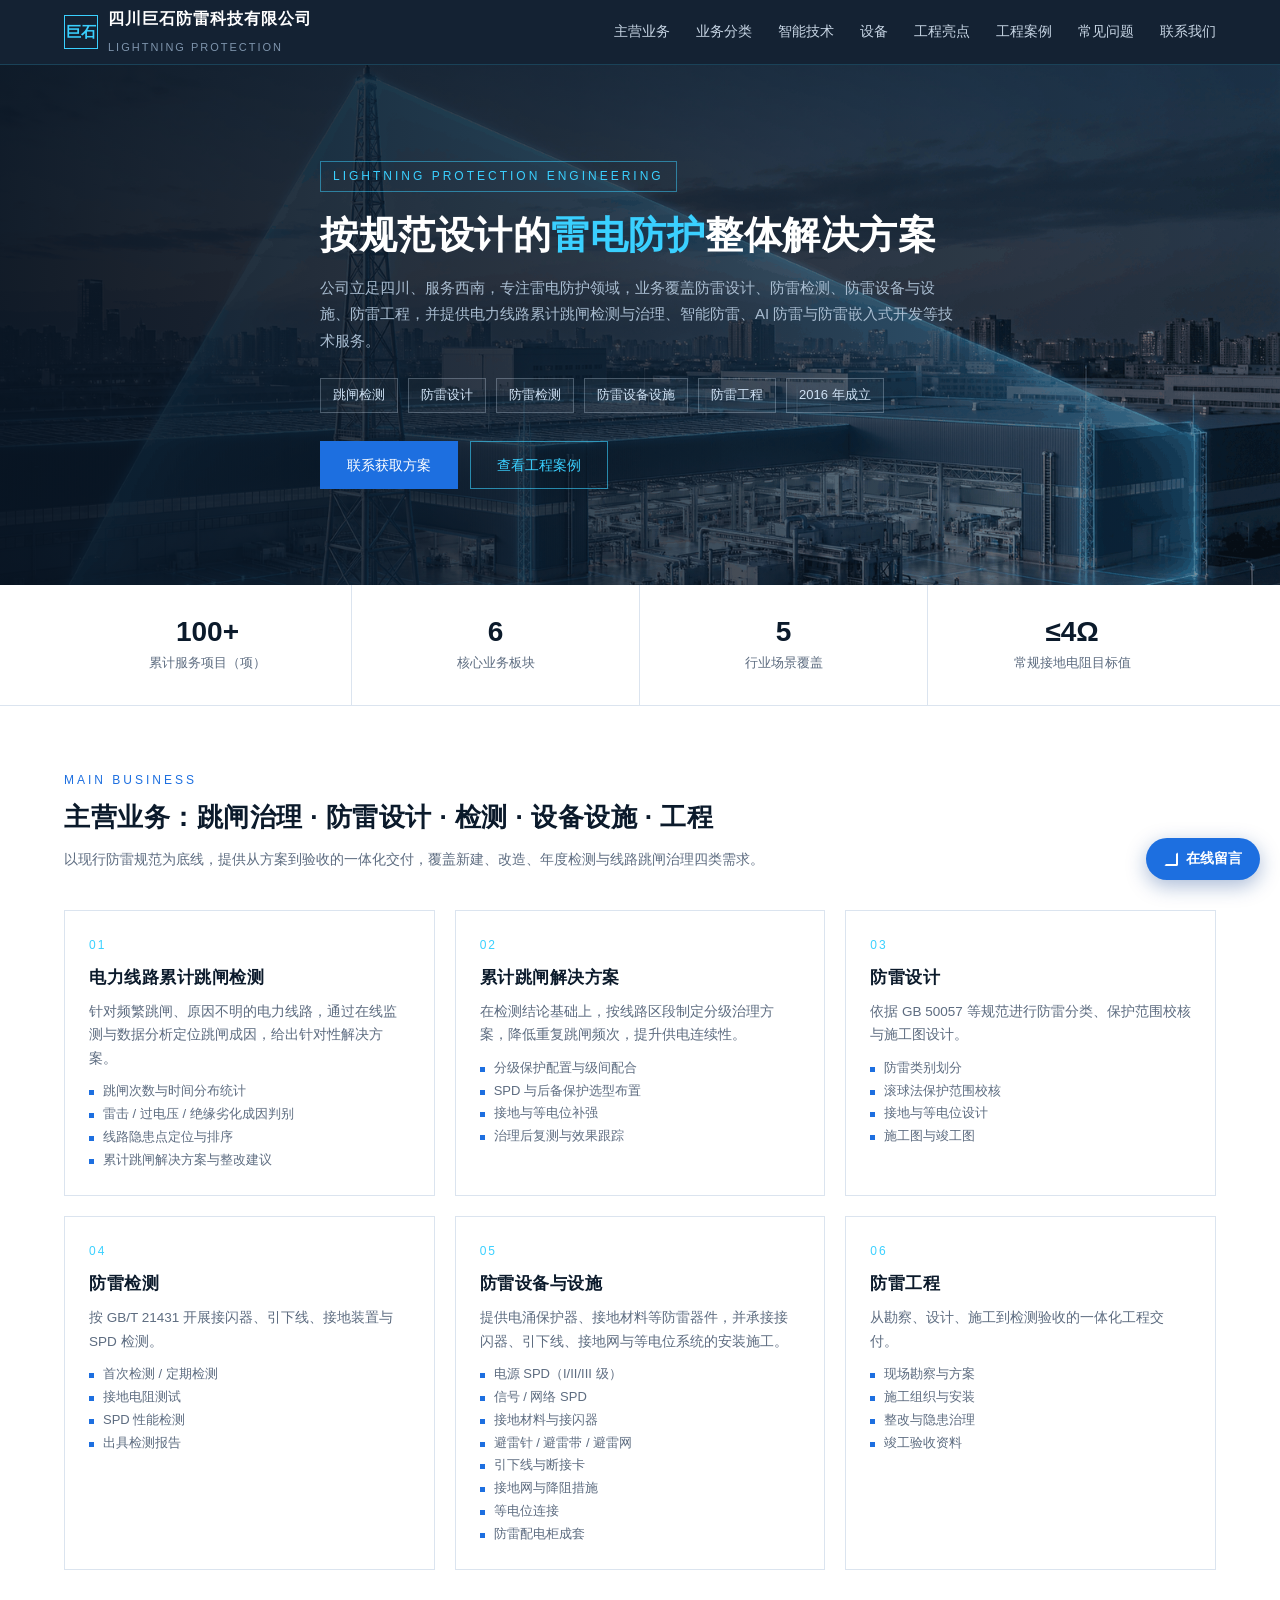
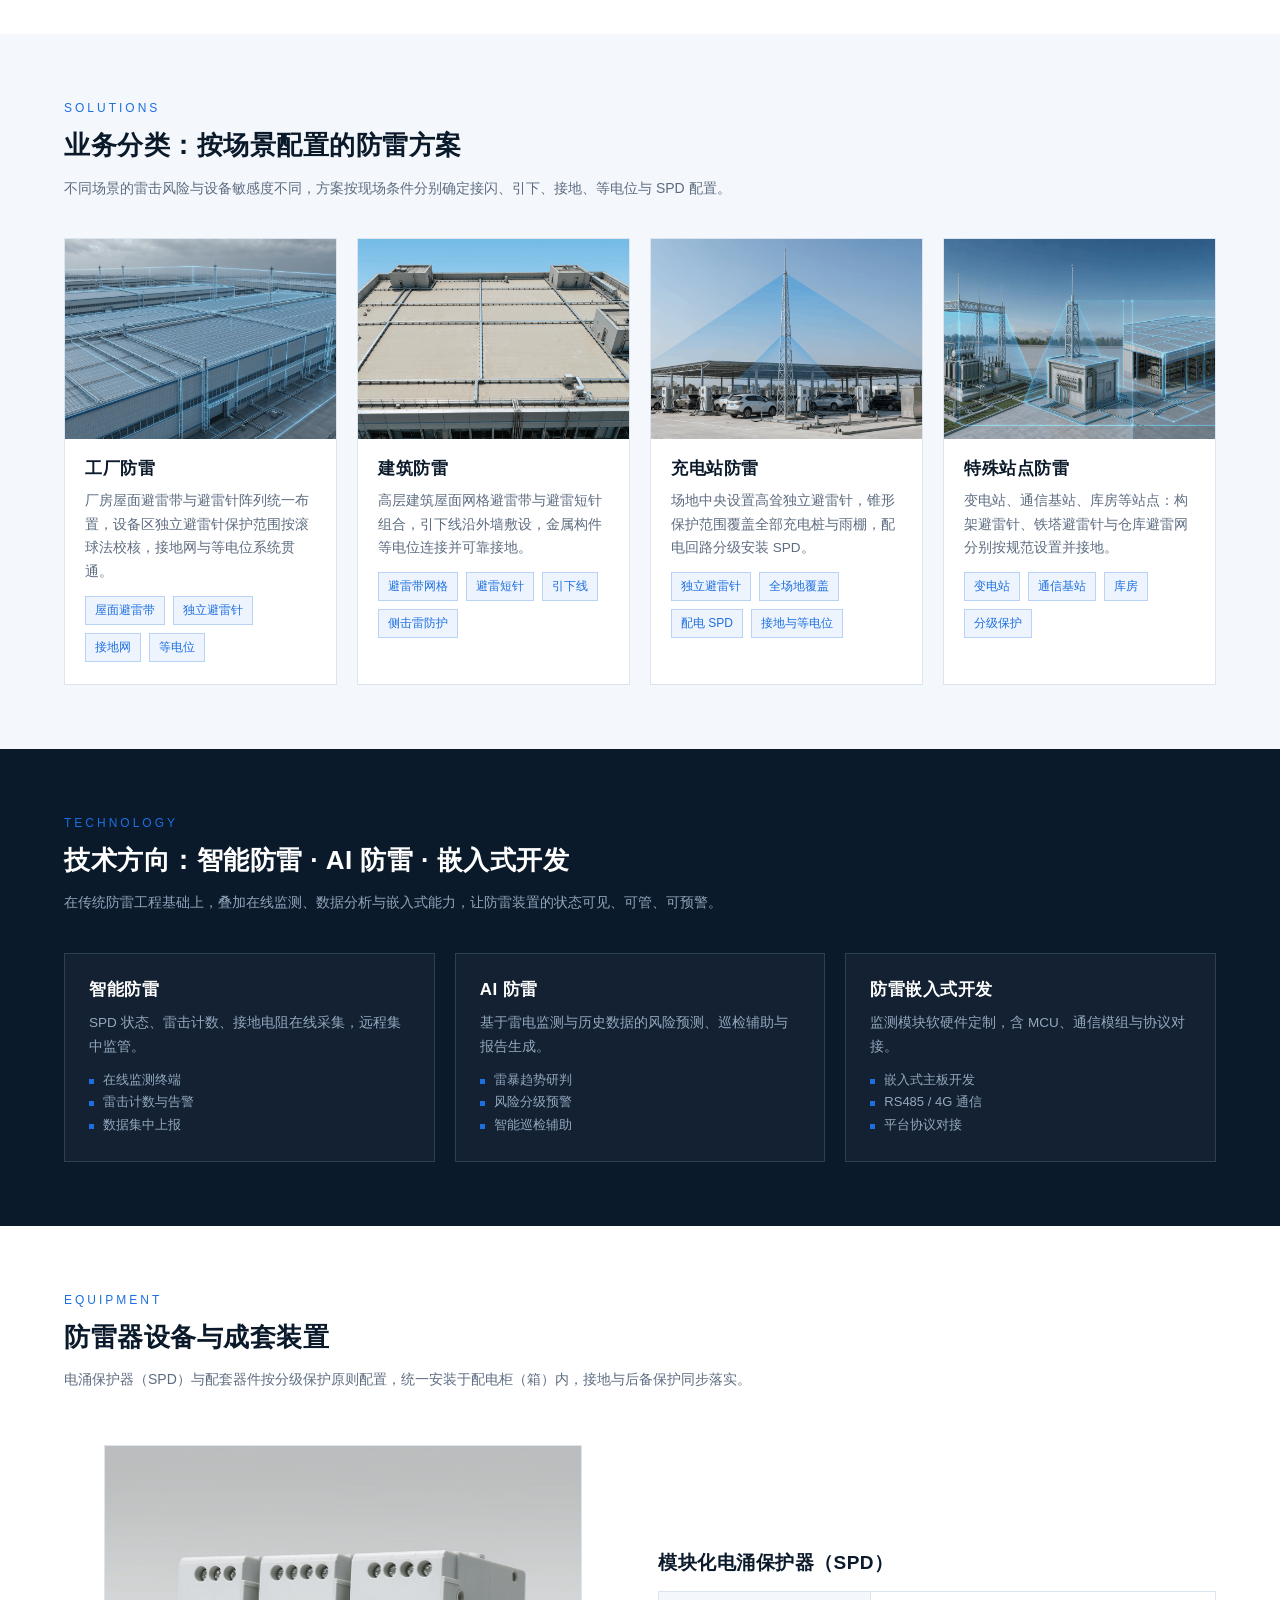
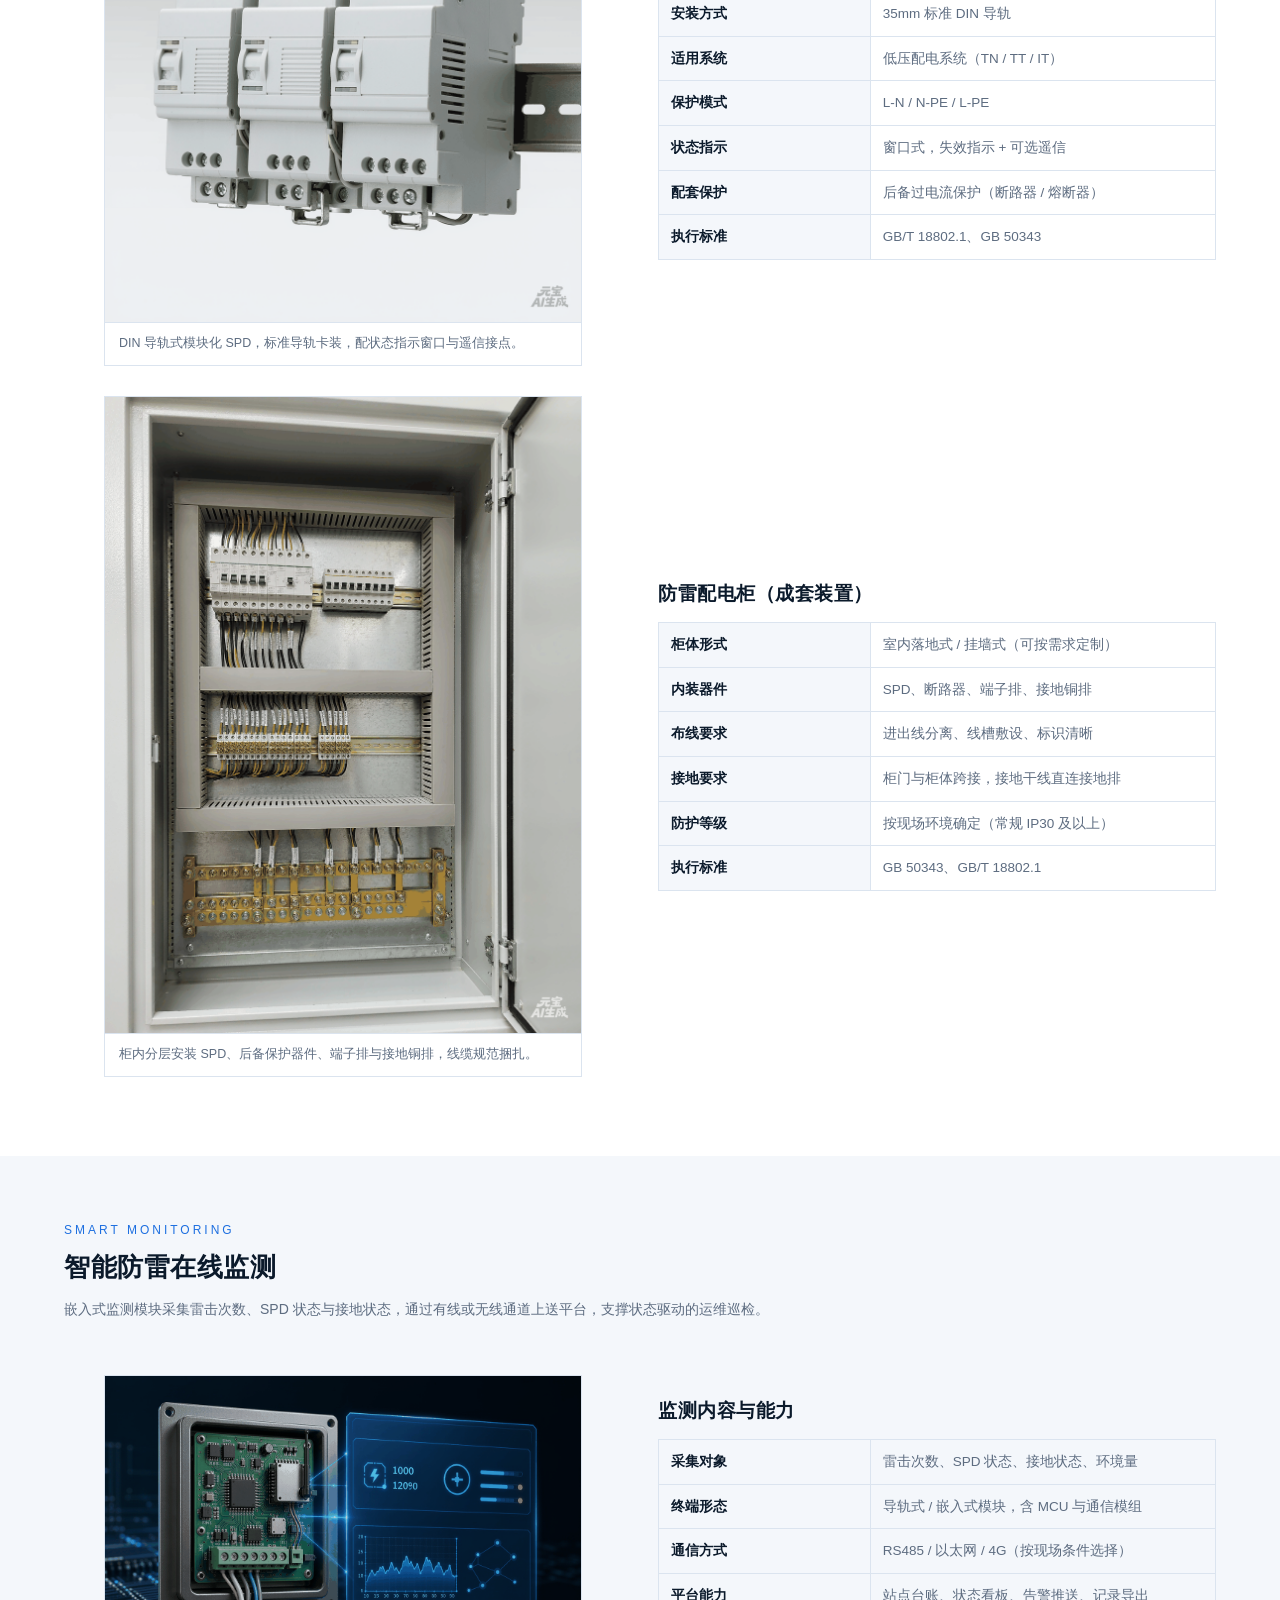
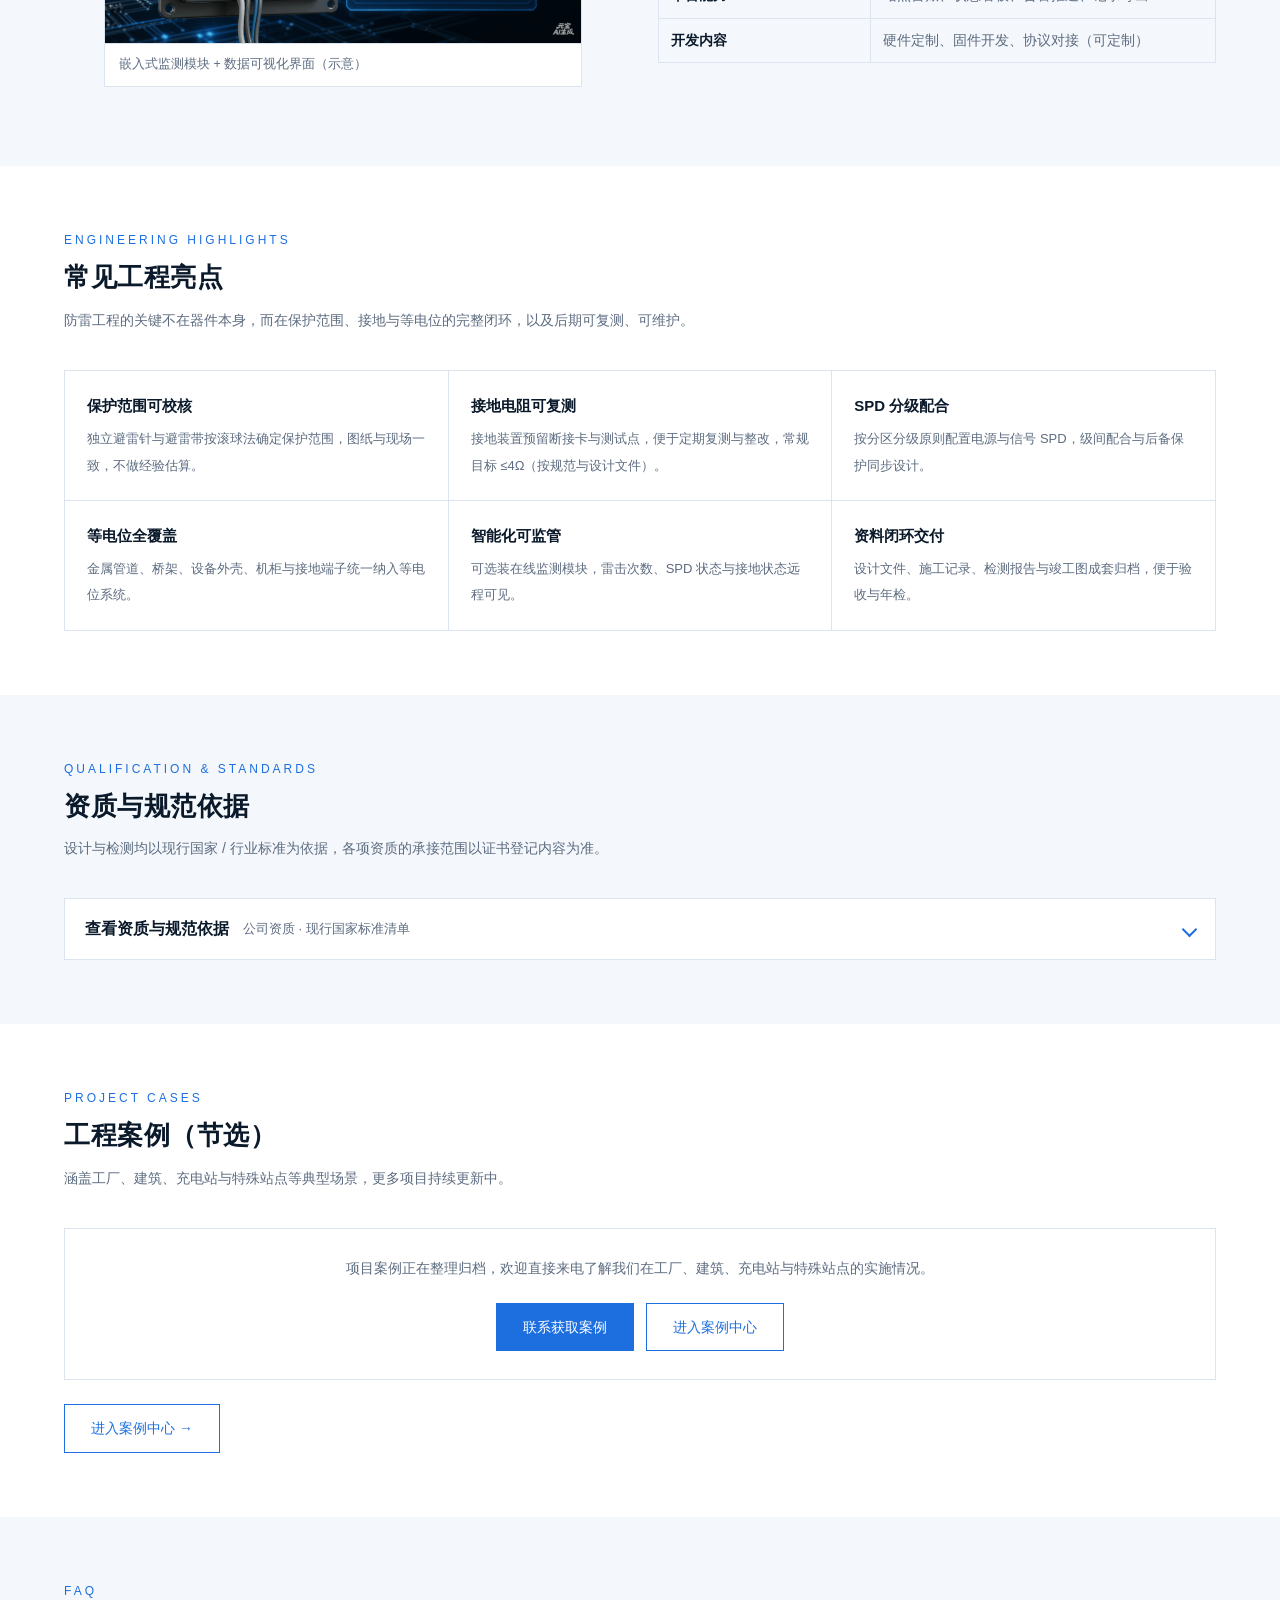
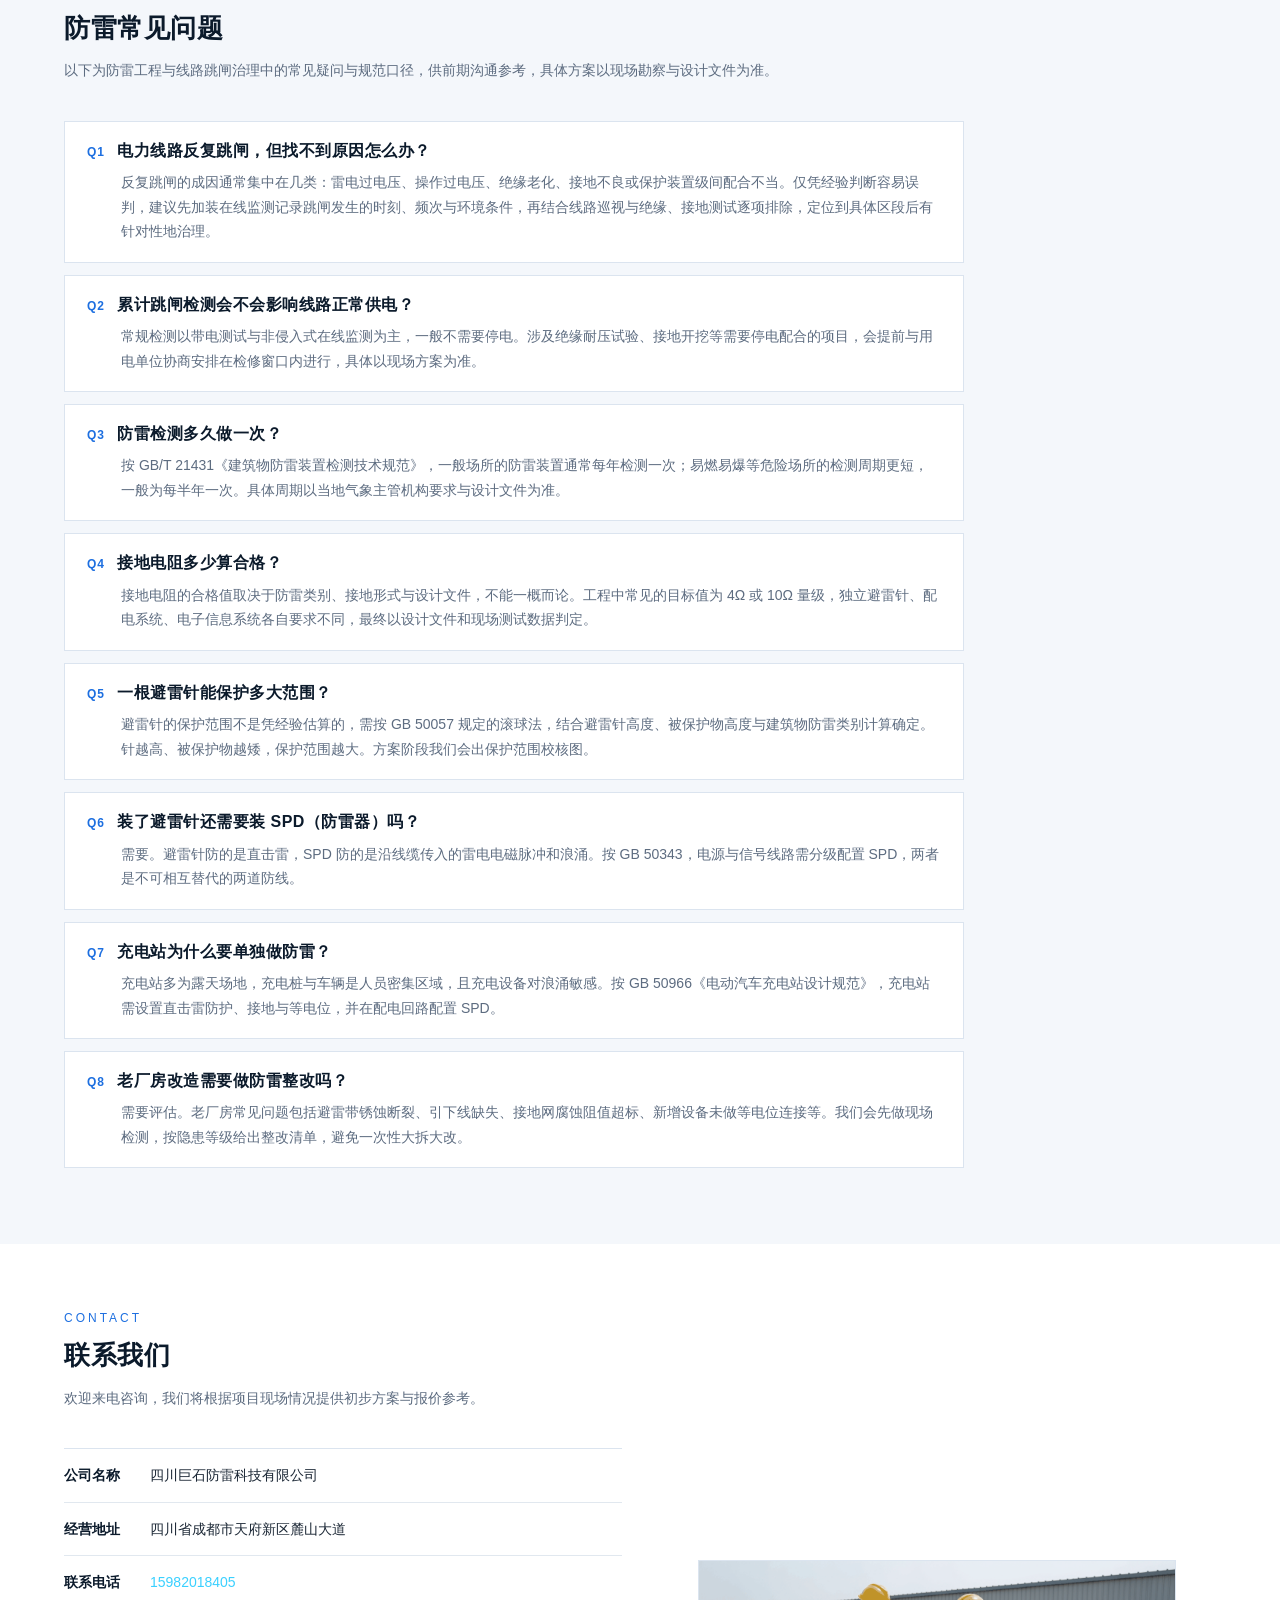
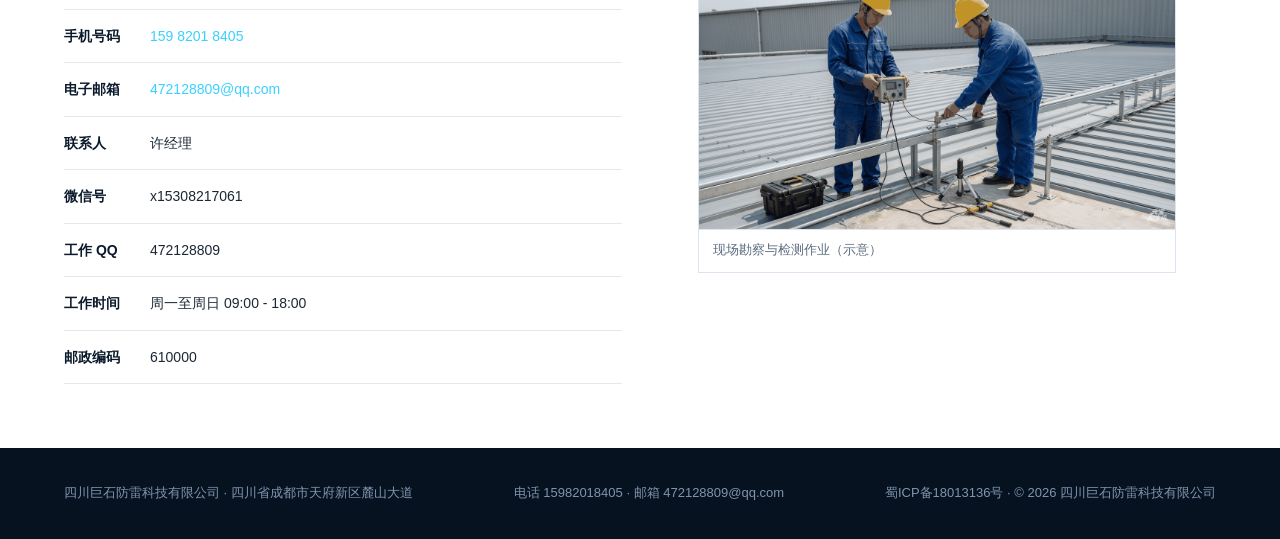
==== commit aa7267cb: "Add files via upload" ====
--- a/index.html
+++ b/index.html
@@ -251,7 +251,6 @@
       <a href="#highlights">工程亮点</a>
       <a href="#cases">工程案例</a>
       <a href="#faq">常见问题</a>
-      <a href="#message">在线留言</a>
       <a href="#contact">联系我们</a>
     </nav>
   </div>
@@ -497,6 +496,7 @@
 
     <div class="msg-panel-body">
       <form class="form" id="msg-form" novalidate>
+        <p class="msg-tip">留下需求与联系方式，我们会尽快与您联系。</p>
         <div class="frow" id="row-name">
           <label for="f-name">姓名 <i>*</i></label>
           <input id="f-name" name="name" type="text" maxlength="30" placeholder="请输入您的姓名">
@@ -539,25 +539,10 @@
           <label for="f-consent" style="font-weight:400;">我已阅读并同意：所填信息仅用于业务联系，不作其他用途。</label>
         </div>
         <button class="btn submit" type="submit">提交留言</button>
-        <p class="fnote">当前会话凭证：<span id="msg-token">—</span>（每次打开页面随机生成，仅用于防止重复提交）</p>
-        <p class="fnote" id="msg-token-hint">本机已提交留言：<span id="msg-count">0</span> 次（记录保存在本机浏览器，不上传展示）</p>
         <div class="result" id="msg-result"></div>
+        <p class="msg-hint" id="msg-token-hint"></p>
+        <span id="mail-status" hidden></span>
       </form>
-
-      <div class="msg-panel-side">
-        <b>留言说明 <span id="mail-status" style="font-weight:400;color:#8fa4bb;font-size:12px;"></span></b>
-        <ul>
-          <li>留言直接发送到公司邮箱，无需后端服务器；</li>
-          <li>每次打开页面生成随机会话凭证，同一凭证只能提交一次；</li>
-          <li>提交后仅显示「提交成功」与本机累计次数，不展示留言内容；</li>
-          <li>邮箱未配置时仅记入本机，页面会明确提示。</li>
-        </ul>
-        <b>更快的联系方式</b>
-        <ul class="msg-contact">
-          <li>电话 <a data-field="contact.phone" data-href-field="contact.phoneHref" href="tel:+8615982018405">15982018405</a></li>
-          <li>邮箱 <a data-field="contact.email" data-href-field="contact.emailHref" href="mailto:472128809@qq.com">472128809@qq.com</a></li>
-        </ul>
-      </div>
     </div>
   </div>
 </div>
--- a/assets/css/style.css
+++ b/assets/css/style.css
@@ -252,7 +252,7 @@
 .msg-panel{
   display:none;
   position:absolute;right:0;bottom:64px;
-  width:min(720px,calc(100vw - 40px));
+  width:min(420px,calc(100vw - 40px));
   max-height:min(78vh,760px);overflow-y:auto;
   background:#0d2137;border:1px solid rgba(120,150,180,.28);
   box-shadow:0 18px 50px rgba(0,0,0,.42);
@@ -274,32 +274,32 @@
   color:#cfe0f2;font-size:19px;cursor:pointer;
 }
 .msg-close:hover{background:rgba(120,150,180,.18);}
-.msg-panel-body{display:grid;grid-template-columns:1fr 250px;gap:22px;padding:20px;}
-.msg-panel-body .form{padding:0;}
-.msg-panel-side b{display:block;font-size:14px;color:#fff;margin-bottom:8px;}
-.msg-panel-side b:not(:first-child){margin-top:18px;}
-.msg-panel-side ul{
-  list-style:none;margin:0;padding:0;
-  border-left:2px solid rgba(120,150,180,.3);padding-left:12px;
-}
-.msg-panel-side li{font-size:12.5px;color:#93a8bf;margin-bottom:6px;}
-.msg-contact li{font-size:13px;}
-.msg-contact a{color:var(--blue);text-decoration:none;}
-.msg-contact a:hover{text-decoration:underline;}
-/* 深色面板内的表单配色 */
-.msg-panel .form label{color:#cfe0f2;}
-.msg-panel .form input,.msg-panel .form select,.msg-panel .form textarea{
-  background:rgba(255,255,255,.06);border-color:rgba(120,150,180,.35);color:#fff;
-}
-.msg-panel .form input:focus,.msg-panel .form select:focus,.msg-panel .form textarea:focus{
-  border-color:var(--blue);
-}
+.msg-panel-body{padding:18px 20px 20px;}
+/* 深色面板内的表单配色——必须整块覆盖 .form 的白底，否则输入框会变成白底白字 */
+.msg-panel .form{background:transparent;border:none;padding:0;}
+.msg-panel .frow label{color:#cfe0f2;}
+.msg-panel .frow label i{color:#7fb0ff;}
+.msg-panel .frow input,.msg-panel .frow select,.msg-panel .frow textarea{
+  background:#16293f;border:1px solid rgba(120,150,180,.4);color:#fff;
+}
+.msg-panel .frow input::placeholder,.msg-panel .frow textarea::placeholder{color:#6b8199;}
+.msg-panel .frow input:focus,.msg-panel .frow select:focus,.msg-panel .frow textarea:focus{
+  outline:none;border-color:var(--blue);background:#1a3350;
+}
+/* 下拉框展开后的选项也要可读（部分浏览器默认白底黑字） */
+.msg-panel .frow select option{background:#16293f;color:#fff;}
 .msg-panel .consent label{color:#93a8bf;}
 .msg-panel .fnote{color:#7f95ad;}
+.msg-tip{font-size:13px;color:#93a8bf;margin-bottom:16px;line-height:1.6;}
+.msg-hint{font-size:12.5px;color:#7f95ad;margin-top:10px;line-height:1.6;}
+.msg-hint:empty{display:none;}
+/* 深色面板内的结果提示 */
+.msg-panel .result{background:rgba(23,138,76,.14);border-color:rgba(23,138,76,.5);color:#7fd6a5;}
+.msg-panel .result.error{background:rgba(192,57,43,.14);border-color:rgba(192,57,43,.55);color:#ff9f95;}
+.msg-panel .result b{color:#fff;}
 
 @media (max-width:860px){
   .msg-float{right:12px;bottom:12px;}
-  .msg-panel-body{grid-template-columns:1fr;}
   .msg-fab-text{display:none;}
   .msg-fab{padding:14px;width:50px;height:50px;justify-content:center;}
   .msg-panel{width:calc(100vw - 24px);bottom:70px;}
